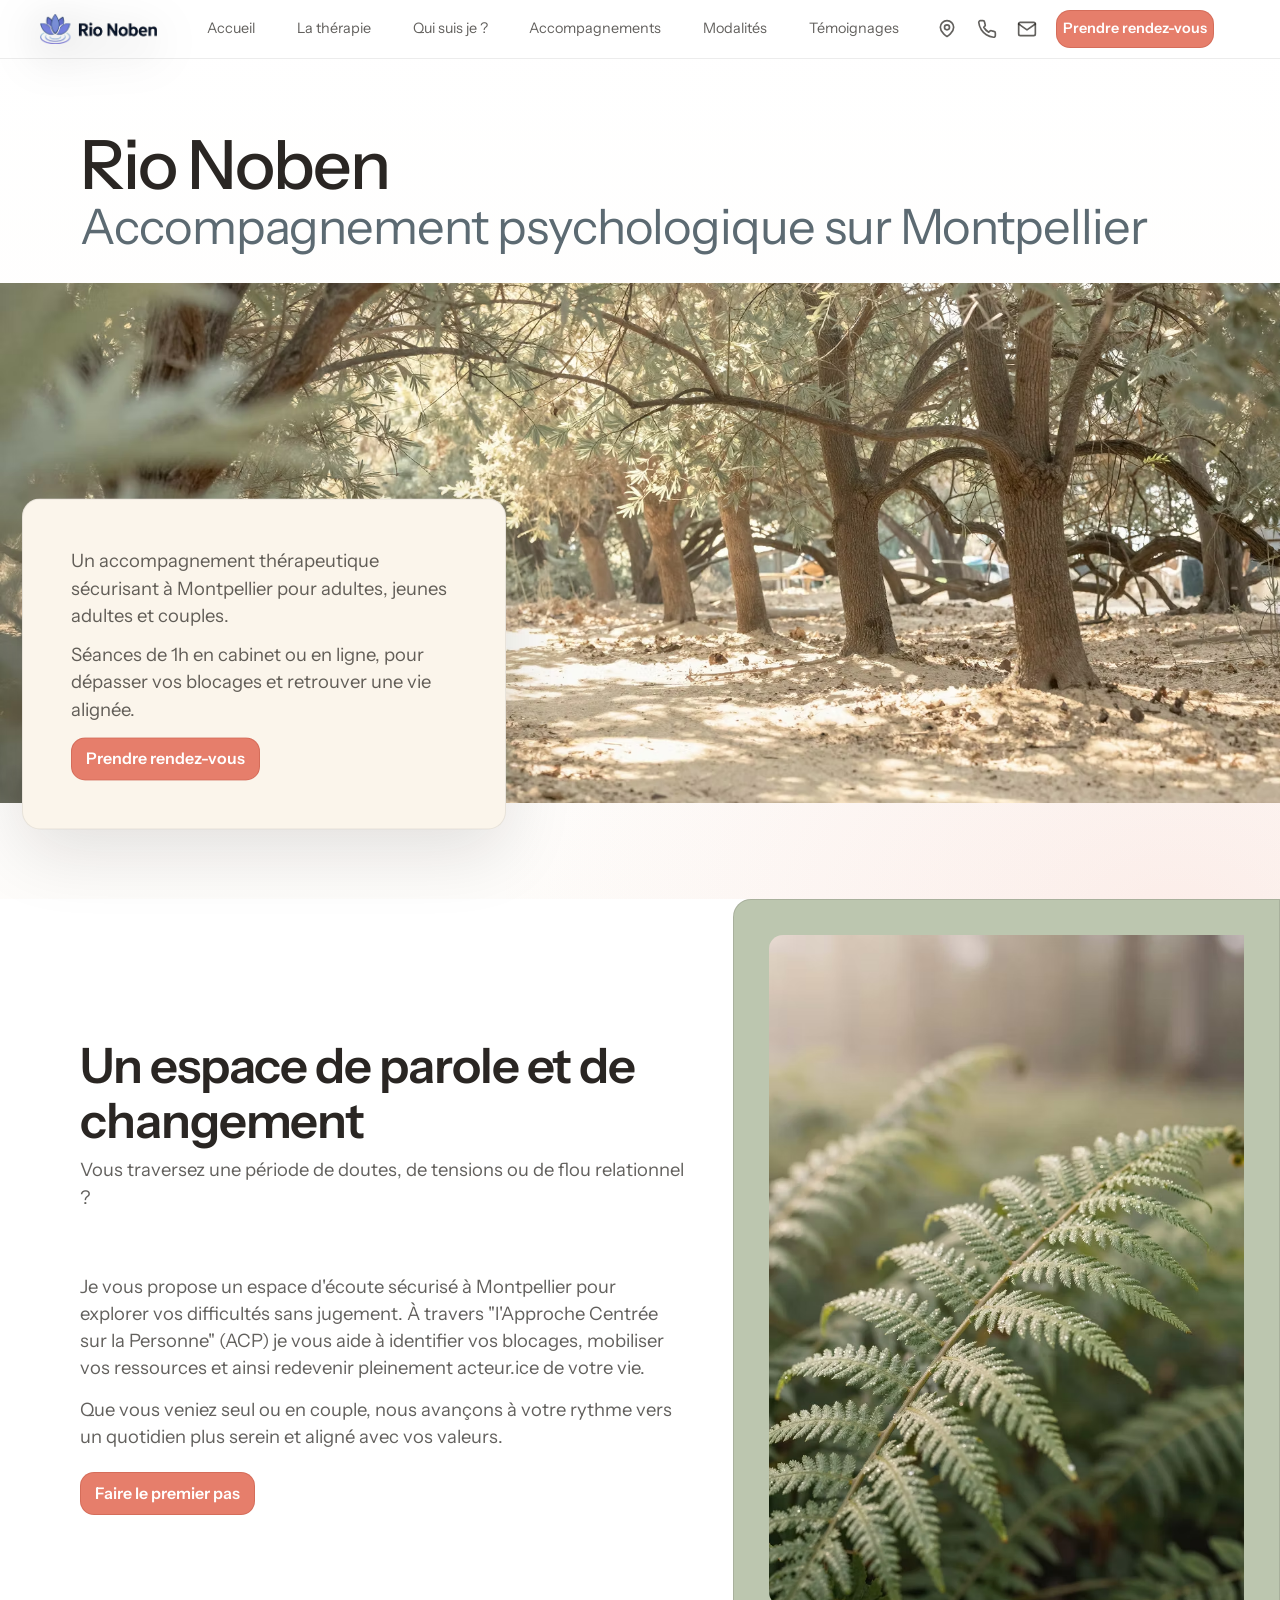
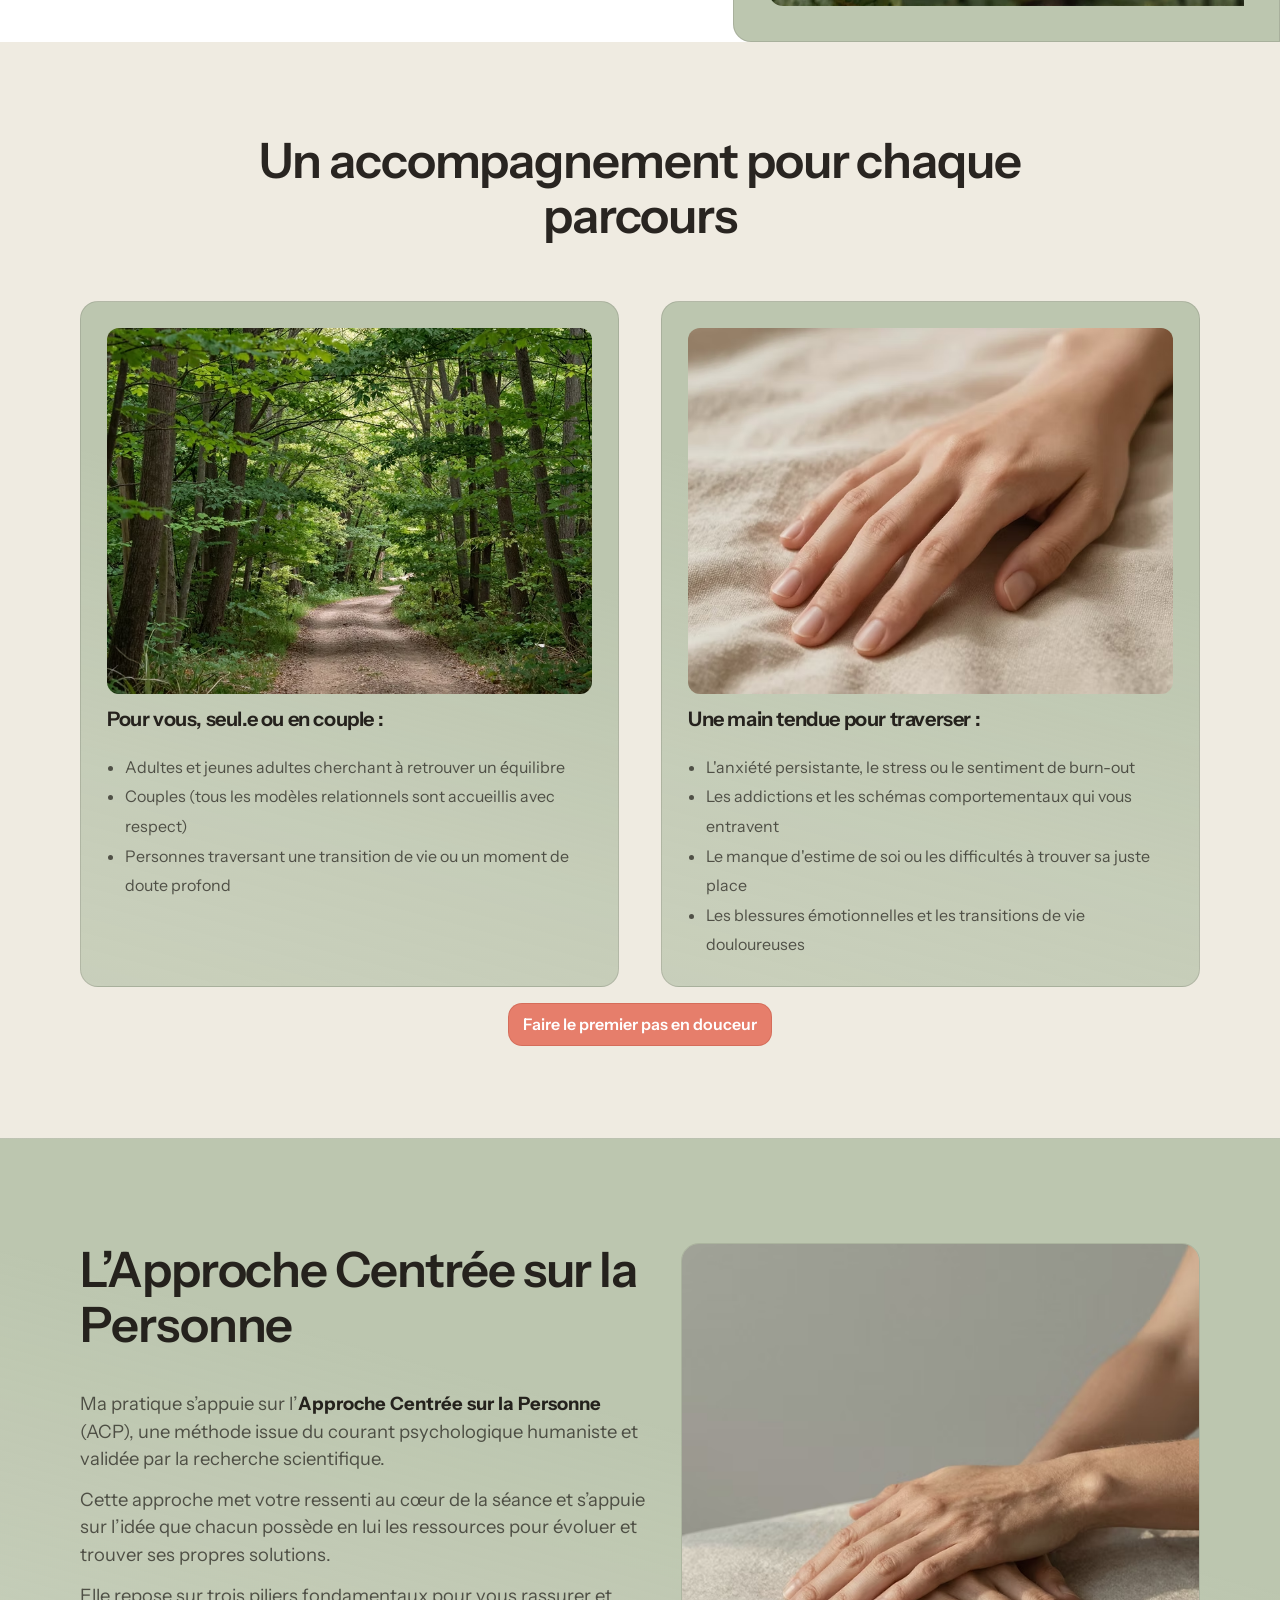
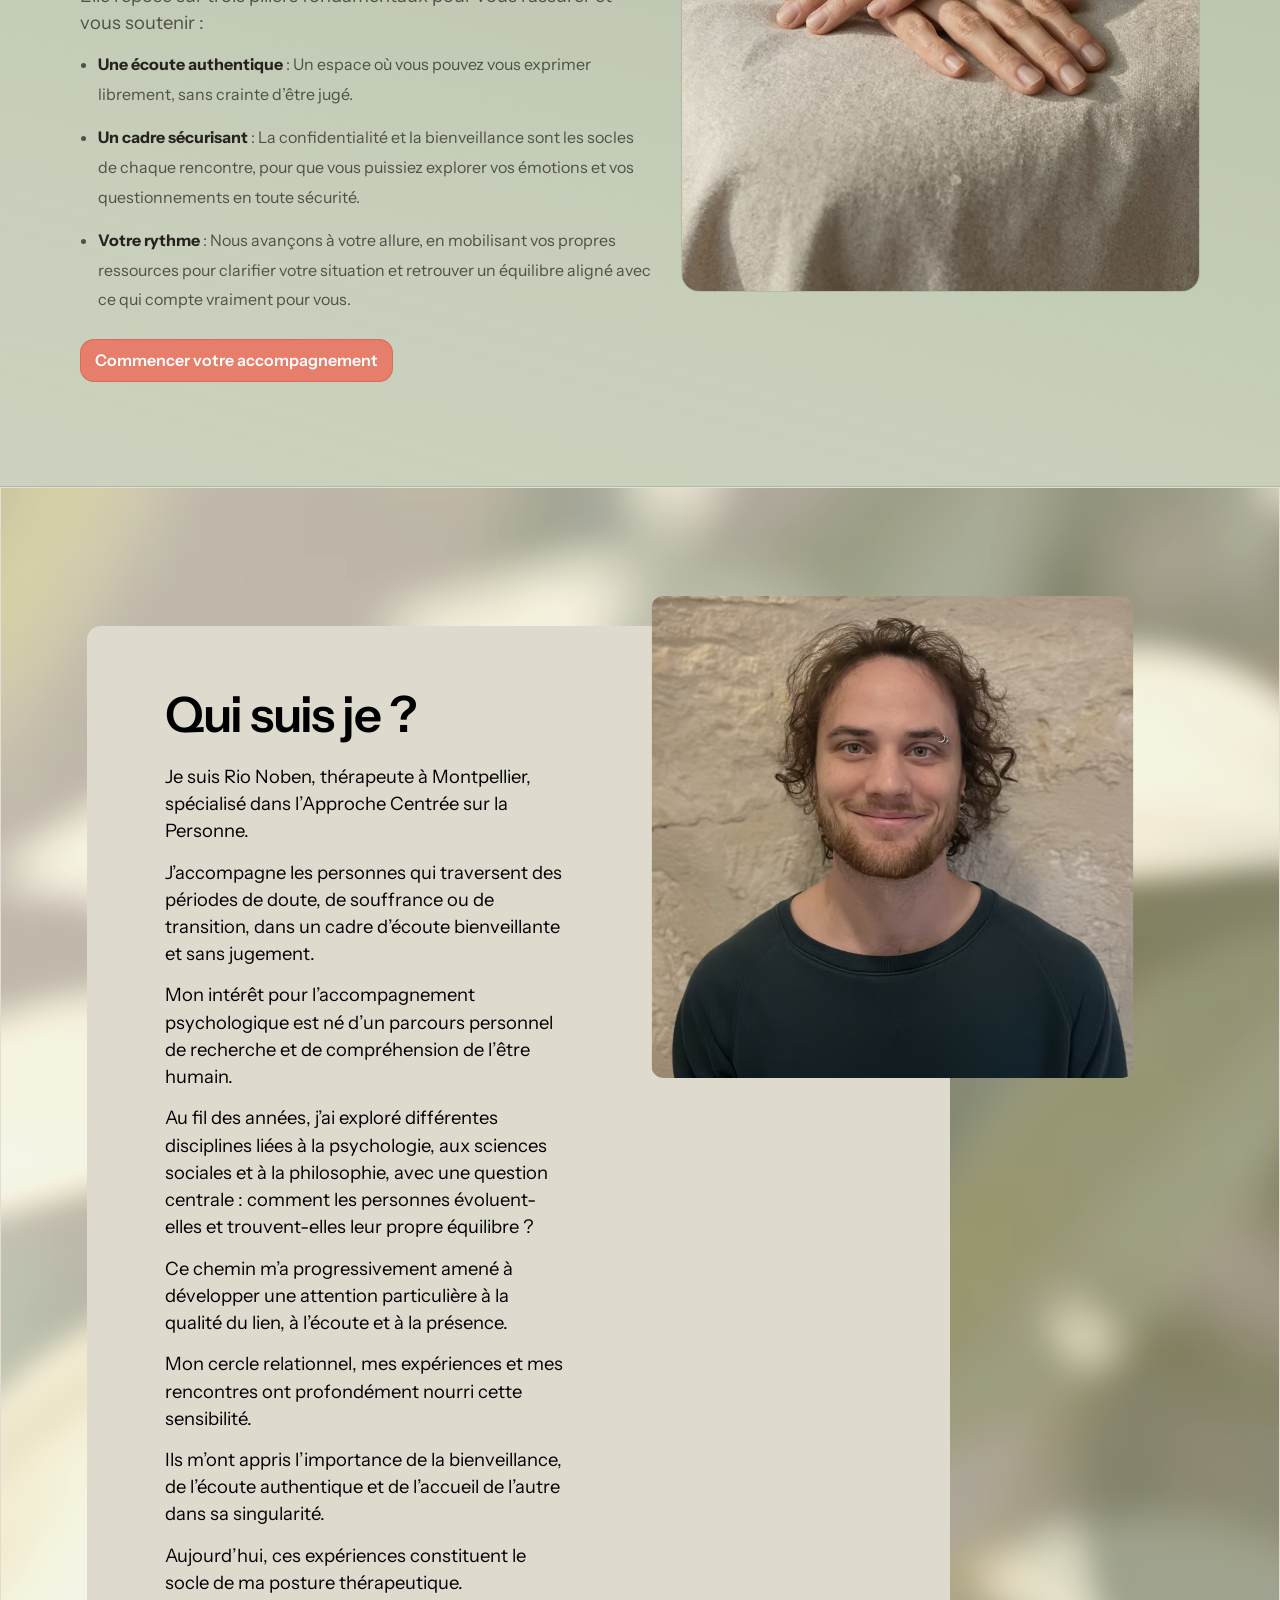
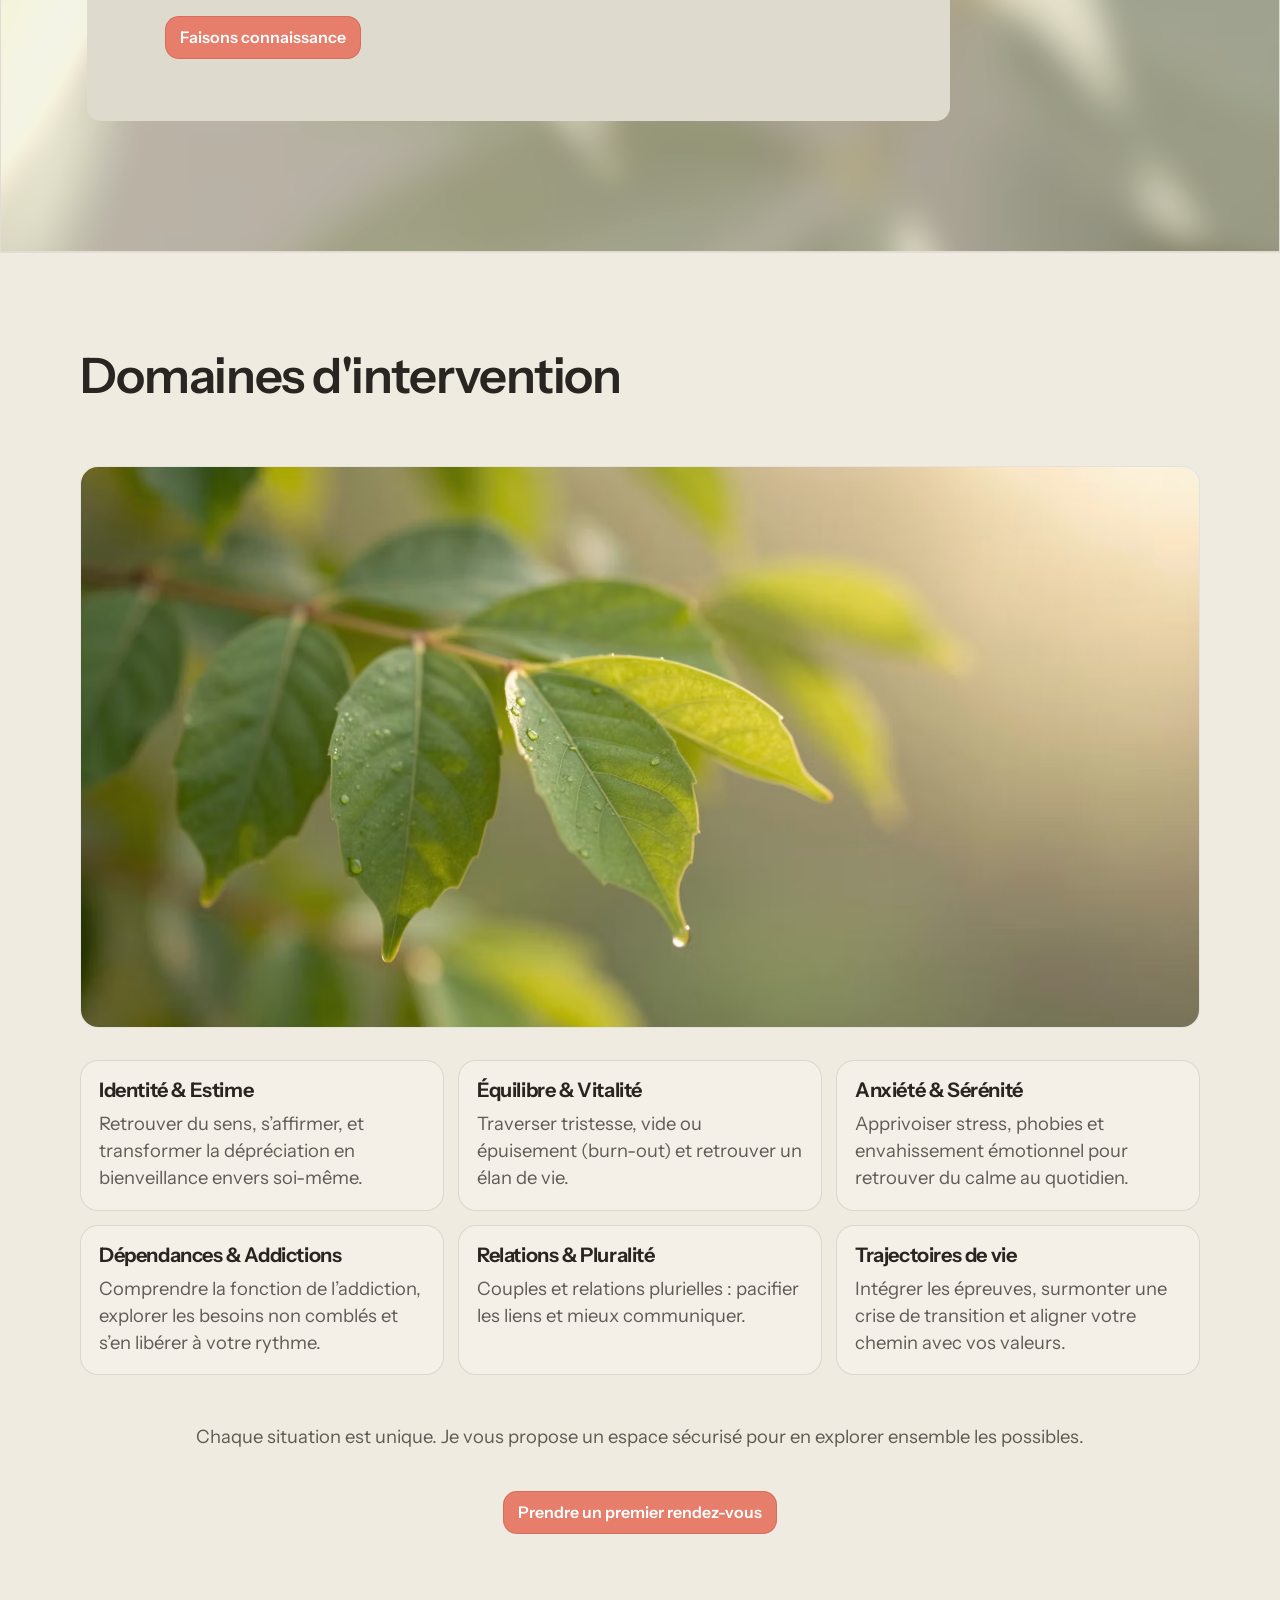
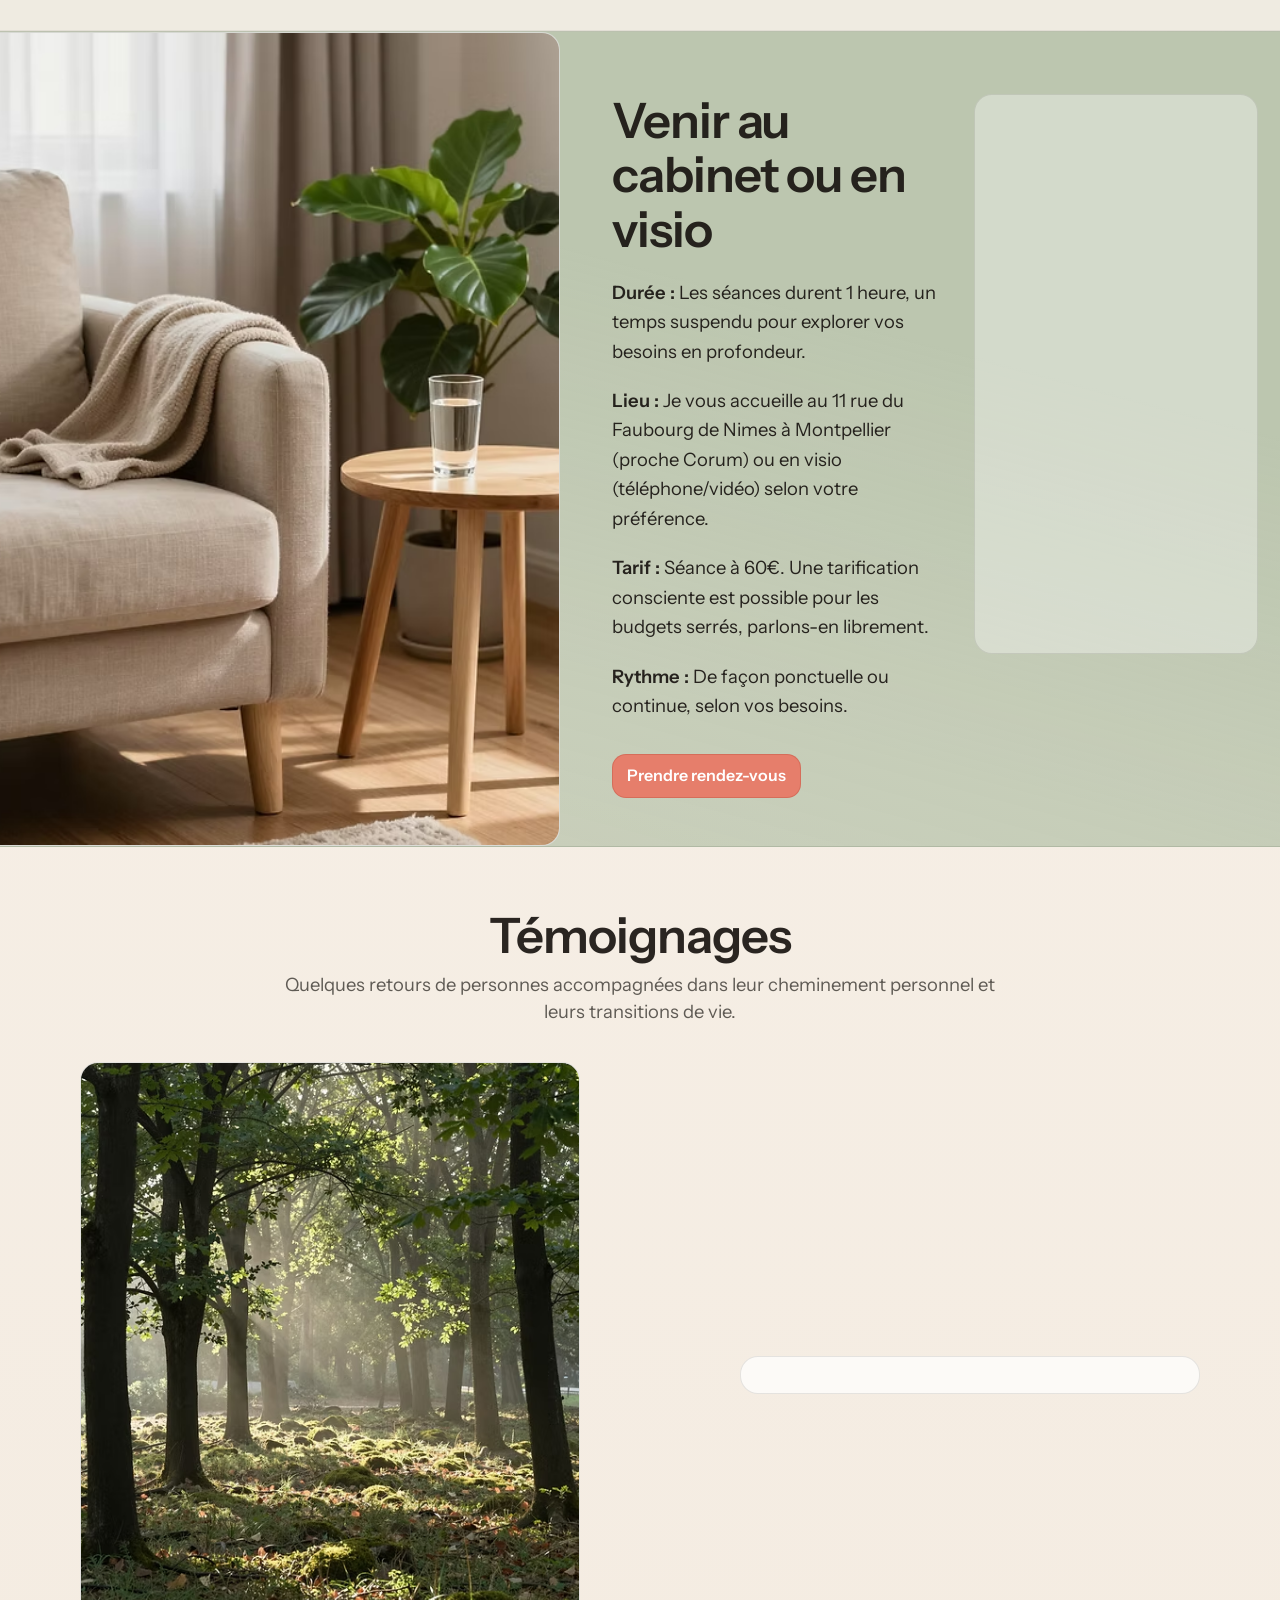
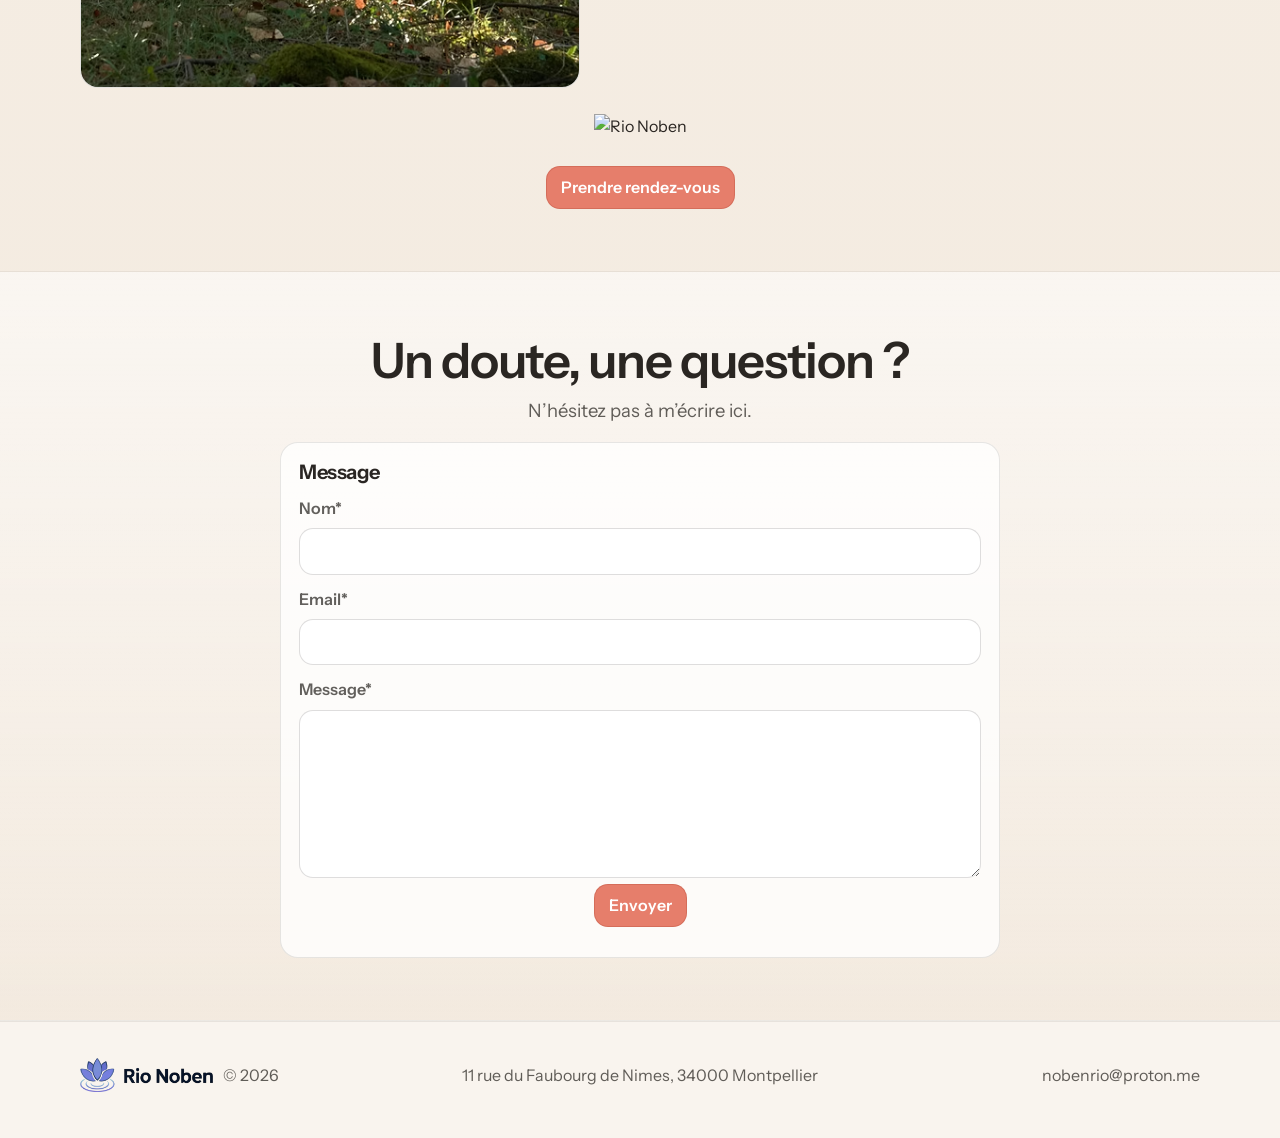
==== index.html @ 333228b8 "fix phone and add map" ====
<!doctype html>
<html lang="fr">
  <head>
    <meta charset="utf-8" />
    <meta name="viewport" content="width=device-width, initial-scale=1, viewport-fit=cover" />
    <title>Rio Noben — Psychothérapie humaniste à Montpellier</title>
    <meta
      name="description"
      content="Rio Noben, psychothérapie humaniste. Accompagnement psychologique à Montpellier. Séances de 1h en cabinet ou en ligne."
    />
    <link rel="preconnect" href="https://fonts.googleapis.com" />
    <link rel="preconnect" href="https://fonts.gstatic.com" crossorigin />
    <link
      href="https://fonts.googleapis.com/css2?family=Instrument+Sans:ital,wght@0,400..700;1,400..700&display=swap"
      rel="stylesheet"
    />
    <link rel="stylesheet" href="https://www.psychologue.net/10017784/css/widget.css" />
    <link rel="stylesheet" href="./styles.css" />
    <script defer src="./main.js"></script>
  </head>

  <body>
    <a class="skip" href="#main">Aller au contenu</a>

    <header id="top" class="site-header">
      <div class="container">
        <div class="nav">
          <a href="#top" aria-label="Retour en haut" class="brand">
            <img
              class="logo"
              alt="Rio Noben"
              src="./assets/logo.png"
              loading="eager"
            />
          </a>

          <button class="burger" type="button" aria-expanded="false" aria-controls="menu">
            Menu
          </button>

          <nav class="menu" id="menu" aria-label="Site">
            <div class="menu-links">
              <a href="#accueil">Accueil</a>
              <div class="menu-dropdown">
                <button
                  type="button"
                  class="menu-dropdown__trigger"
                  aria-haspopup="true"
                  aria-controls="menu-sub-therapie"
                  id="menu-sub-therapie-btn"
                >
                  La thérapie
                </button>
                <div
                  class="menu-dropdown__panel"
                  id="menu-sub-therapie"
                  role="group"
                  aria-labelledby="menu-sub-therapie-btn"
                >
                  <a href="#pour-qui" class="menu-dropdown__item">
                    <span class="menu-dropdown__item-title">Pour qui ?</span>
                    <span class="menu-dropdown__item-desc">Un accompagnement pour chaque parcours</span>
                  </a>
                  <a href="#approche" class="menu-dropdown__item">
                    <span class="menu-dropdown__item-title">L’Approche Centrée sur la Personne</span>
                    <span class="menu-dropdown__item-desc">Mon approche</span>
                  </a>
                </div>
              </div>
              <a href="#qui">Qui suis je ?</a>
              <a href="#domaines">Accompagnements</a>
              <a href="#modalites">Modalités</a>
              <a href="#temoignages">Témoignages</a>
            </div>
            <div class="menu-aside">
              <div class="header-contact-icons" role="group" aria-label="Coordonnées">
                <div class="header-contact-trigger">
                  <button type="button" class="header-contact-btn" aria-describedby="header-popover-address" aria-label="Adresse du cabinet">
                    <svg xmlns="http://www.w3.org/2000/svg" width="20" height="20" viewBox="0 0 24 24" fill="none" stroke="currentColor" stroke-width="2" stroke-linecap="round" stroke-linejoin="round" aria-hidden="true">
                      <path d="M12 21s-8-4.5-8-11a8 8 0 0 1 16 0c0 6.5-8 11-8 11z" />
                      <circle cx="12" cy="10" r="3" />
                    </svg>
                  </button>
                  <div class="header-popover" id="header-popover-address" role="tooltip">
                    <p>11 rue du Faubourg de Nîmes<br />34000 Montpellier</p>
                    <p>
                      <a
                        href="https://maps.google.com/maps?q=43.6141245,3.8811326"
                        target="_blank"
                        rel="noopener noreferrer"
                        >Google Maps</a
                      >
                    </p>
                  </div>
                </div>
                <div class="header-contact-trigger">
                  <button type="button" class="header-contact-btn" aria-describedby="header-popover-phone" aria-label="Téléphone">
                    <svg xmlns="http://www.w3.org/2000/svg" width="20" height="20" viewBox="0 0 24 24" fill="none" stroke="currentColor" stroke-width="2" stroke-linecap="round" stroke-linejoin="round" aria-hidden="true">
                      <path
                        d="M22 16.92v3a2 2 0 0 1-2.18 2 19.79 19.79 0 0 1-8.63-3.07 19.5 19.5 0 0 1-6-6 19.79 19.79 0 0 1-3.07-8.67A2 2 0 0 1 4.11 2h3a2 2 0 0 1 2 1.72 12.84 12.84 0 0 0 .7 2.81 2 2 0 0 1-.45 2.11L8.09 9.91a16 16 0 0 0 6 6l1.27-1.27a2 2 0 0 1 2.11-.45 12.84 12.84 0 0 0 2.81.7A2 2 0 0 1 22 16.92z"
                      />
                    </svg>
                  </button>
                  <div class="header-popover" id="header-popover-phone" role="tooltip">
                    <!-- Remplacez le numéro : href="tel:+33..." et le texte affiché -->
                    <p><a href="tel:+33400000000">04 67 00 00 00</a></p>
                  </div>
                </div>
                <div class="header-contact-trigger">
                  <button type="button" class="header-contact-btn" aria-describedby="header-popover-mail" aria-label="Adresse e-mail">
                    <svg xmlns="http://www.w3.org/2000/svg" width="20" height="20" viewBox="0 0 24 24" fill="none" stroke="currentColor" stroke-width="2" stroke-linecap="round" stroke-linejoin="round" aria-hidden="true">
                      <path d="M4 4h16a2 2 0 0 1 2 2v12a2 2 0 0 1-2 2H4a2 2 0 0 1-2-2V6a2 2 0 0 1 2-2z" />
                      <polyline points="22,6 12,13 2,6" />
                    </svg>
                  </button>
                  <div class="header-popover" id="header-popover-mail" role="tooltip">
                    <p><a href="mailto:nobenrio@proton.me">nobenrio@proton.me</a></p>
                  </div>
                </div>
              </div>
              <a
                class="button button--primary"
                href="https://calendar.tmhsuite.com/rionoben"
                target="_blank"
                rel="noopener noreferrer"
                >Prendre rendez-vous</a
              >
            </div>
          </nav>
        </div>
      </div>
    </header>

    <main id="main">
      <section class="hero" id="accueil">
        <div class="hero-intro">
          <div class="container">
            <h1 class="hero-intro__title">Rio Noben</h1>
            <h2 class="hero-intro__subtitle">Accompagnement psychologique sur Montpellier</h2>
          </div>
        </div>

        <div class="hero-banner-wrap hero-banner--full" aria-label="Bannière">
          <img class="hero-banner__img" src="./assets/1.avif" alt="" loading="eager" />
          <div class="hero-banner__card-wrap">
            <div class="container hero-banner__card-inner">
              <div class="hero-floating-card">
                <p>
                  Un accompagnement thérapeutique sécurisant à Montpellier pour adultes, jeunes adultes et couples.
                </p>
                <p>
                  Séances de 1h en cabinet ou en ligne, pour dépasser vos blocages et retrouver une vie alignée.
                </p>
                <div class="hero-floating-card__cta">
                  <a
                    class="button button--primary"
                    href="https://calendar.tmhsuite.com/rionoben"
                    target="_blank"
                    rel="noopener noreferrer"
                    >Prendre rendez-vous</a
                  >
                </div>
              </div>
            </div>
          </div>
        </div>
      </section>

      <section id="espace" class="section section--espace">
        <div class="container espace">
          <div class="espace__text">
            <div class="section-head">
              <h2>Un espace de parole et de changement</h2>
              <p>Vous traversez une période de doutes, de tensions ou de flou relationnel ?</p>
            </div>
            <p>
              Je vous propose un espace d'écoute sécurisé à Montpellier pour explorer vos difficultés sans jugement.
              À travers "l'Approche Centrée sur la Personne" (ACP) je vous aide à identifier vos blocages,
              mobiliser vos ressources et ainsi redevenir pleinement acteur.ice de votre vie.
            </p>
            <p>
              Que vous veniez seul ou en couple, nous avançons à votre rythme vers un quotidien plus serein et
              aligné avec vos valeurs.
            </p>
            <div class="espace__cta">
              <a class="button button--primary" href="#contact">Faire le premier pas</a>
            </div>
          </div>
          <div class="espace__media media media--sage" aria-label="Illustration">
            <img class="media__img" src="./assets/2.avif" alt="" loading="lazy" />
          </div>
        </div>
      </section>

      <section id="pour-qui" class="section section--pour-qui">
        <div class="container">
          <div class="section-head section-head--center">
            <h2>Un accompagnement pour chaque parcours</h2>
          </div>

          <div class="two-col two-col--pour-qui">
            <div class="card card--sage">
              <img class="card__media" src="./assets/3.avif" alt="" loading="lazy" />
              <h3>Pour vous, seul.e ou en couple :</h3>
              <ul class="list">
                <li>Adultes et jeunes adultes cherchant à retrouver un équilibre</li>
                <li>Couples (tous les modèles relationnels sont accueillis avec respect)</li>
                <li>Personnes traversant une transition de vie ou un moment de doute profond</li>
              </ul>
            </div>

            <div class="card card--sage">
              <img class="card__media" src="./assets/4.avif" alt="" loading="lazy" />
              <h3>Une main tendue pour traverser :</h3>
              <ul class="list">
                <li>L'anxiété persistante, le stress ou le sentiment de burn-out</li>
                <li>Les addictions et les schémas comportementaux qui vous entravent</li>
                <li>Le manque d'estime de soi ou les difficultés à trouver sa juste place</li>
                <li>Les blessures émotionnelles et les transitions de vie douloureuses</li>
              </ul>
            </div>
          </div>

          <div class="pour-qui-cta">
            <a class="button button--primary" href="#contact">Faire le premier pas en douceur</a>
          </div>
        </div>
      </section>

      <section id="approche" class="section section--sage">
        <div class="container">
          <div class="two-col approche-split">
            <div class="approche-copy">
              <h2>L’Approche Centrée sur la Personne</h2>
              <p>
                Ma pratique s’appuie sur l’<strong>Approche Centrée sur la Personne</strong> (ACP), une méthode issue du
                courant psychologique humaniste et validée par la recherche scientifique.
              </p>
              <p>
                Cette approche met votre ressenti au cœur de la séance et s’appuie sur l’idée que chacun possède en lui
                les ressources pour évoluer et trouver ses propres solutions.
              </p>
              <p>Elle repose sur trois piliers fondamentaux pour vous rassurer et vous soutenir :</p>
              <ul class="list list--approche">
                <li>
                  <strong>Une écoute authentique</strong> : Un espace où vous pouvez vous exprimer librement, sans
                  crainte d’être jugé.
                </li>
                <li>
                  <strong>Un cadre sécurisant</strong> : La confidentialité et la bienveillance sont les socles de
                  chaque rencontre, pour que vous puissiez explorer vos émotions et vos questionnements en toute
                  sécurité.
                </li>
                <li>
                  <strong>Votre rythme</strong> : Nous avançons à votre allure, en mobilisant vos propres ressources pour
                  clarifier votre situation et retrouver un équilibre aligné avec ce qui compte vraiment pour vous.
                </li>
              </ul>
              <div class="approche-cta">
                <a class="button button--primary" href="#contact">Commencer votre accompagnement</a>
              </div>
            </div>

            <div class="media" aria-label="Illustration">
              <img class="media__img" src="./assets/5.avif" alt="" loading="lazy" />
            </div>
          </div>
        </div>
      </section>

      <section class="section section--qui">
        <div id="qui" class="qui-card card container">
            <div class="qui-card__text">
              <div class="qui-card__portrait" aria-label="Portrait">
                <img
                  class="qui-card__portrait-img"
                  src="./assets/profile.avif"
                  alt="Portrait de Rio Noben"
                  loading="lazy"
                />
              </div>
              <h2 class="qui-title">Qui suis je ?</h2>
              <p>
                Je suis Rio Noben, thérapeute à Montpellier, spécialisé dans l’Approche Centrée sur la Personne.
              </p>
              <p>
                J’accompagne les personnes qui traversent des périodes de doute, de souffrance ou de transition, dans un
                cadre d’écoute bienveillante et sans jugement.
              </p>
              <p>
                Mon intérêt pour l’accompagnement psychologique est né d’un parcours personnel de recherche et de
                compréhension de l’être humain.
              </p>
              <p>
                Au fil des années, j’ai exploré différentes disciplines liées à la psychologie, aux sciences sociales et à
                la philosophie, avec une question centrale : comment les personnes évoluent-elles et trouvent-elles leur
                propre équilibre ?
              </p>
              <p>
                Ce chemin m’a progressivement amené à développer une attention particulière à la qualité du lien, à
                l’écoute et à la présence.
              </p>
              <p>
                Mon cercle relationnel, mes expériences et mes rencontres ont profondément nourri cette sensibilité.
              </p>
              <p>
                Ils m’ont appris l’importance de la bienveillance, de l’écoute authentique et de l’accueil de l’autre dans
                sa singularité.
              </p>
              <p>
                Aujourd’hui, ces expériences constituent le socle de ma posture thérapeutique.
              </p>
              <div class="qui-card__cta">
                <a class="button button--primary" href="#contact">Faisons connaissance</a>
              </div>
            </div>
          </div>
      </section>

      <section id="domaines" class="section section--domaines">
        <div class="container">
          <div class="section-head">
            <h2>Domaines d'intervention</h2>
          </div>

          <div class="media card domaines-hero-media" aria-label="Illustration">
            <img class="media__img" src="./assets/7.avif" alt="" loading="lazy" />
          </div>
          <div class="card-grid">
            <div class="card">
              <h3>Identité & Estime</h3>
              <p>Retrouver du sens, s’affirmer, et transformer la dépréciation en bienveillance envers soi-même.</p>
            </div>
            <div class="card">
              <h3>Équilibre & Vitalité</h3>
              <p>Traverser tristesse, vide ou épuisement (burn-out) et retrouver un élan de vie.</p>
            </div>
            <div class="card">
              <h3>Anxiété & Sérénité</h3>
              <p>Apprivoiser stress, phobies et envahissement émotionnel pour retrouver du calme au quotidien.</p>
            </div>
            <div class="card">
              <h3>Dépendances & Addictions</h3>
              <p>Comprendre la fonction de l’addiction, explorer les besoins non comblés et s’en libérer à votre rythme.</p>
            </div>
            <div class="card">
              <h3>Relations & Pluralité</h3>
              <p>Couples et relations plurielles : pacifier les liens et mieux communiquer.</p>
            </div>
            <div class="card">
              <h3>Trajectoires de vie</h3>
              <p>Intégrer les épreuves, surmonter une crise de transition et aligner votre chemin avec vos valeurs.</p>
            </div>
          </div>
          <p class="domaines-intro">
            Chaque situation est unique. Je vous propose un espace sécurisé pour en explorer ensemble les possibles.
          </p>
          <div class="domaines-cta">
            <a
              class="button button--primary"
              href="https://calendar.tmhsuite.com/rionoben"
              target="_blank"
              rel="noopener noreferrer"
              >Prendre un premier rendez-vous</a
            >
          </div>
        </div>
      </section>

      <section id="modalites" class="section section--sage">
        <div class="modalites-shell">
          <div class="modalites-media media card" aria-label="Illustration">
            <img class="media__img" src="./assets/8.avif" alt="" loading="lazy" />
          </div>

          <div class="modalites-body">
            <div class="modalites-main">
              <div class="section-head modalites-head">
                <h2>Venir au cabinet ou en visio</h2>
              </div>

              <div class="modalites-copy">
                <p>
                  <strong>Durée :</strong> Les séances durent 1 heure, un temps suspendu pour explorer vos besoins en
                  profondeur.
                </p>
                <p>
                  <strong>Lieu :</strong> Je vous accueille au 11 rue du Faubourg de Nimes à Montpellier (proche Corum) ou
                  en visio (téléphone/vidéo) selon votre préférence.
                </p>
                <p>
                  <strong>Tarif :</strong> Séance à 60€. Une tarification consciente est possible pour les budgets serrés,
                  parlons-en librement.
                </p>
                <p><strong>Rythme :</strong> De façon ponctuelle ou continue, selon vos besoins.</p>
              </div>

              <div class="modalites-cta">
                <a
                  class="button button--primary"
                  href="https://calendar.tmhsuite.com/rionoben"
                  target="_blank"
                  rel="noopener noreferrer"
                  >Prendre rendez-vous</a
                >
              </div>
            </div>

            <div class="modalites-map card" aria-label="Plan — 11 rue du Faubourg de Nîmes, Montpellier">
              <iframe
                class="modalites-map__frame"
                title="Localisation du cabinet — 11 rue du Faubourg de Nîmes, Montpellier"
                src="https://maps.google.com/maps?q=43.6141245,3.8811326&amp;hl=fr&amp;z=17&amp;output=embed"
                loading="lazy"
                referrerpolicy="no-referrer-when-downgrade"
              ></iframe>
            </div>
          </div>
        </div>
      </section>

      <section id="temoignages" class="section">
        <div class="container">
          <div class="section-head temoignages-head">
            <h2>Témoignages</h2>
            <p>Quelques retours de personnes accompagnées dans leur cheminement personnel et leurs transitions de vie.</p>
          </div>

          <div class="two-col two-col--narrow-left">
            <div class="temoignages-aside">
              <div class="media card media--sm temoignages-photo" aria-label="Illustration">
                <img class="media__img" src="./assets/9.avif" alt="" loading="lazy" />
              </div>
            </div>

            <div class="card temoignages-reviews">
              <div id="js_widget" class="ie-common-widget ie-reviews"></div>
              <script
                type="text/javascript"
                src="https://www.psychologue.net/widget/review_extended?com=476935&amp;h=940d279074fee1da23d74953ffe6aba8&amp;v=10"
              ></script>
            </div>
          </div>

          <div class="temoignages-stamp">
            <img
              src="https://www.psychologue.net/stamp.xpng?com=476935&amp;v=10"
              alt="Rio Noben"
              loading="lazy"
              decoding="async"
            />
          </div>

          <div class="temoignages-cta">
            <a
              class="button button--primary"
              href="https://calendar.tmhsuite.com/rionoben"
              target="_blank"
              rel="noopener noreferrer"
              >Prendre rendez-vous</a
            >
          </div>
        </div>
      </section>

      <section id="contact" class="section section--alt">
        <div class="container">
          <div class="section-head">
            <h2>Un doute, une question ?</h2>
            <p>N’hésitez pas à m’écrire ici.</p>
          </div>

          <form
            class="contact-item form contact-form"
            data-contact-form
            action="https://formspree.io/f/xvzvvllg"
            method="POST"
          >
            <input type="hidden" name="_subject" value="Message depuis le site — Rio Noben" />
            <h3>Message</h3>
            <div class="field">
              <label for="name">Nom<span aria-hidden="true">*</span></label>
              <input id="name" name="name" autocomplete="name" required />
            </div>
            <div class="field">
              <label for="email">Email<span aria-hidden="true">*</span></label>
              <input id="email" name="email" type="email" autocomplete="email" required />
            </div>
            <div class="field">
              <label for="message">Message<span aria-hidden="true">*</span></label>
              <textarea id="message" name="message" rows="6" required></textarea>
            </div>
            <div class="contact-form__actions">
              <button class="button button--primary" type="submit">Envoyer</button>
              <p class="fine" data-form-status role="status" aria-live="polite"></p>
            </div>
          </form>
        </div>
      </section>

    </main>

    <footer class="site-footer">
      <div class="container">
        <div class="footer-row">
          <div class="footer-col footer-col--brand">
            <img class="footer-logo" src="./assets/logo.png" alt="Rio Noben" loading="lazy" />
            <span class="footer-year">© <span id="year"></span></span>
          </div>
          <div class="footer-col">11 rue du Faubourg de Nimes, 34000 Montpellier</div>
          <div class="footer-col"><a href="mailto:nobenrio@proton.me">nobenrio@proton.me</a></div>
        </div>
      </div>
    </footer>

    <!-- JS is in main.js -->
  </body>
</html>
---- styles.css ----
:root {
  --bg0: #ffffff;
  --bg1: #fbf7f1;
  --bg2: #f3eadf;
  --text: rgba(24, 20, 16, 0.92);
  --muted: rgba(24, 20, 16, 0.68);
  --muted2: rgba(24, 20, 16, 0.56);
  --surface: rgba(255, 255, 255, 0.72);
  --surface2: rgba(255, 255, 255, 0.88);
  --border: rgba(24, 20, 16, 0.12);
  --shadow: 0 22px 70px rgba(24, 20, 16, 0.12);
  --radius: 18px;
  --radius-sm: 14px;
  --max: 1120px;
  --accent: #e67e6b;
  --accent2: #f09384;
  --ring: 0 0 0 4px rgba(230, 126, 107, 0.28);
  --sage: #bcc6af;
  --sage-gradient: linear-gradient(
    195deg,
    #bcc6af 0%,
    #bcc6af 35%,
    rgba(188, 198, 175, 0.82) 72%,
    rgba(188, 198, 175, 0.76) 100%
  );
  /* Wix-style page base (adjust --wst-base-1-color to match your design system) */
  --wst-base-1-color: var(--bg0);

  /* Typography */
  --font-sans: "Instrument Sans", ui-sans-serif, system-ui, -apple-system, "Segoe UI", Roboto, Arial, sans-serif;
  --fs-0: 0.95rem;
  --fs-1: 1.15rem;
  --fs-2: 1.25rem;
  --fs-3: 1.55rem;
  /* Display h1: ~30px (1.875rem) phone → ~80px (5rem) large screens */
  --fs-h1: clamp(1.7rem, 0.26rem + 5.4vw, 4.25rem);
  /* Section h2: clear step under h1, fluid between phone and desktop */
  --fs-h2: clamp(1.75rem, 1.08rem + 2.6vw, 3.05rem);
  --lh-body: 1.52;
  --lh-head: 1.15;
}

* {
  box-sizing: border-box;
}

html {
  scroll-behavior: smooth;
  scroll-padding-top: clamp(84px, 11vw, 104px);
  font-family: var(--font-sans);
  width: 100%;
  max-width: 100%;
  overflow-x: clip;
}

html,
body {
  margin: 0;
  padding: 0;
  width: 100%;
  max-width: 100%;
}

body {
  min-height: 100%;
  color: var(--text);
  font-family: var(--font-sans);
  line-height: var(--lh-body);
  font-size: 16px;
  background: radial-gradient(1200px 700px at 12% -10%, rgba(230, 126, 107, 0.22), transparent 60%),
    radial-gradient(1100px 700px at 92% 10%, rgba(240, 160, 144, 0.16), transparent 62%),
    linear-gradient(180deg, var(--bg0), var(--bg1) 28%, var(--bg2));
}

main {
  display: block;
  width: 100%;
  max-width: 100%;
}

/* Global type rhythm */
h1,
h2,
h3 {
  font-family: var(--font-sans);
  color: var(--text);
  letter-spacing: -0.02em;
  margin: 0 0 10px;
}

h1 {
  font-size: var(--fs-h1);
  font-weight: 700;
  line-height: 1.05;
  letter-spacing: -0.03em;
}

h2 {
  font-size: var(--fs-h2);
  font-weight: 600;
  line-height: 1.12;
  letter-spacing: -0.022em;
}

h3 {
  font-size: var(--fs-2);
  font-weight: 650;
  line-height: var(--lh-head);
}

p {
  margin: 0 0 14px;
  font-size: var(--fs-1);
  line-height: 1.48;
}

.fine {
  font-size: var(--fs-0);
  color: var(--muted2);
}

img {
  max-width: 100%;
  height: auto;
}

a {
  color: inherit;
  text-decoration: none;
}

a:hover {
  text-decoration: underline;
}

.container {
  width: min(calc(100% - 40px), var(--max));
  margin-inline: auto;
}

/* Hero: un peu plus de largeur utile (moins de marge latérale), intro + carte alignées */
.hero .container {
  width: min(calc(100% - 24px), var(--max));
}

/* Header: pleine largeur écran, gouttières latérales + encoches (safe-area) */
.site-header .container {
  width: 100%;
  max-width: none;
  margin-inline: 0;
  padding-left: max(env(safe-area-inset-left, 0px), clamp(14px, 4vw, 40px));
  padding-right: max(env(safe-area-inset-right, 0px), clamp(14px, 4vw, 40px));
  box-sizing: border-box;
}

.skip {
  position: absolute;
  left: -999px;
  top: 10px;
  padding: 10px 12px;
  background: #fff;
  color: #000;
  border-radius: 10px;
  z-index: 9999;
}

.skip:focus {
  left: 10px;
}

.site-header {
  position: sticky;
  top: 0;
  z-index: 50;
  backdrop-filter: blur(14px);
  -webkit-backdrop-filter: blur(14px);
  background: rgba(255, 255, 255, 0.7);
  border-bottom: 1px solid rgba(24, 20, 16, 0.08);
  transition: box-shadow 150ms ease;
  padding-inline: 0;
}

.site-header.is-elevated {
  box-shadow: 0 14px 38px rgba(0, 0, 0, 0.35);
}

.nav {
  display: flex;
  flex-wrap: wrap;
  align-items: center;
  justify-content: flex-start;
  width: 100%;
  row-gap: 10px;
  padding: 10px 0;
  min-width: 0;
}

.brand {
  display: inline-flex;
  align-items: center;
  gap: 0;
  flex-shrink: 0;
  margin: 0;
  padding: 0;
}

.logo {
  height: 32px;
  width: auto;
  display: block;
  filter: drop-shadow(0 10px 24px rgba(0, 0, 0, 0.35));
}

.burger {
  display: none;
  border: 1px solid rgba(24, 20, 16, 0.12);
  background: rgba(255, 255, 255, 0.7);
  color: var(--text);
  border-radius: 14px;
  padding: 10px 12px;
  cursor: pointer;
  flex-shrink: 0;
  margin-left: auto;
}

.burger:focus-visible {
  outline: none;
  box-shadow: var(--ring);
}

.menu {
  display: flex;
  align-items: center;
  /* Grows to the right edge; .menu-links shares width between nav items (not empty margin) */
  flex: 1 1 auto;
  justify-content: flex-start;
  gap: clamp(12px, 1.8vw, 24px);
  flex-wrap: nowrap;
  white-space: nowrap;
  min-width: 0;
  overflow: visible;
  margin-left: clamp(8px, 1.5vw, 18px);
  /* Horizontal breathing room for the nav row only (not the whole header strip) */
  padding-inline: clamp(12px, 2vw, 28px);
}

.menu::-webkit-scrollbar {
  width: 0;
  height: 0;
}

.menu-links {
  display: flex;
  align-items: center;
  /* Grow + distribute: extra width becomes even spacing between items (fluid header) */
  flex: 1 1 auto;
  justify-content: space-between;
  gap: clamp(4px, 0.7vw, 16px);
  flex-wrap: nowrap;
  min-width: 0;
  /* visible: required so .menu-dropdown panel (position:absolute) is not clipped */
  overflow: visible;
}

.menu-aside {
  display: flex;
  align-items: center;
  gap: clamp(4px, 0.9vw, 10px);
  flex-shrink: 0;
}

.menu-links > a,
.menu-dropdown__trigger {
  box-sizing: border-box;
  height: 40px;
  padding: 0 6px;
  border-radius: 12px;
  color: var(--muted);
  text-decoration: none;
  white-space: nowrap;
  font-family: var(--font-sans);
  font-size: var(--fs-0);
  font-weight: 400;
  line-height: 1.2;
  letter-spacing: normal;
  display: inline-flex;
  align-items: center;
  justify-content: flex-start;
  transition: background 120ms ease, color 120ms ease;
}

.menu-links > a:hover,
.menu-dropdown:hover > .menu-dropdown__trigger,
.menu-dropdown__trigger:hover {
  background: rgba(24, 20, 16, 0.04);
  color: var(--text);
}

.menu-dropdown {
  position: relative;
  display: flex;
  align-items: center;
  align-self: stretch;
}

/* Invisible hover bridge: keeps dropdown open when moving cursor toward the panel */
@media (min-width: 1101px) {
  .menu-dropdown::after {
    content: "";
    position: absolute;
    left: 0;
    width: 100%;
    top: 100%;
    height: 14px;
    z-index: 119;
  }
}

.menu-dropdown__trigger {
  appearance: none;
  -webkit-appearance: none;
  margin: 0;
  border: none;
  background: transparent;
  cursor: pointer;
  text-align: left;
  -webkit-tap-highlight-color: transparent;
}

.menu-dropdown__trigger:focus-visible {
  outline: none;
  box-shadow: var(--ring);
}

.menu-dropdown__panel {
  position: absolute;
  top: calc(100% + 10px);
  left: 0;
  min-width: min(300px, calc(100vw - 40px));
  max-width: min(360px, calc(100vw - 32px));
  padding: 6px;
  border-radius: 12px;
  background: rgba(255, 255, 255, 0.98);
  border: 1px solid rgba(24, 20, 16, 0.1);
  box-shadow: 0 16px 44px rgba(24, 20, 16, 0.14);
  z-index: 120;
  opacity: 0;
  visibility: hidden;
  pointer-events: none;
  transition: opacity 120ms ease, visibility 120ms ease;
}

.menu-dropdown:hover .menu-dropdown__panel,
.menu-dropdown:focus-within .menu-dropdown__panel {
  opacity: 1;
  visibility: visible;
  pointer-events: auto;
}

.menu-dropdown__item {
  display: flex;
  flex-direction: column;
  align-items: flex-start;
  gap: 3px;
  min-height: auto;
  padding: 10px 12px;
  border-radius: 10px;
  color: var(--text);
  text-decoration: none;
  font-size: var(--fs-0);
  font-weight: inherit;
  white-space: normal;
  line-height: 1.35;
}

.menu-dropdown__item:hover {
  background: rgba(24, 20, 16, 0.06);
  color: var(--text);
}

.menu-dropdown__item-title {
  font-weight: 500;
  color: var(--text);
}

.menu-dropdown__item-desc {
  font-size: 0.88rem;
  font-weight: 400;
  line-height: 1.35;
  color: var(--muted);
}

.menu-dropdown__item:hover .menu-dropdown__item-desc {
  color: var(--muted);
}

.site-header .menu-aside a.button--primary,
.site-header .menu-aside .button.button--primary {
  background: #e67e6b;
  border-color: rgba(200, 95, 78, 0.55);
  color: #fff;
}

.site-header .menu-aside a.button--primary:hover,
.site-header .menu-aside .button.button--primary:hover {
  background: #d96a56;
  border-color: rgba(180, 80, 65, 0.6);
  color: #fff;
}

.header-contact-icons {
  display: inline-flex;
  align-items: center;
  gap: 2px;
}

.header-contact-trigger {
  position: relative;
}

.header-contact-btn {
  display: inline-flex;
  align-items: center;
  justify-content: center;
  width: 40px;
  height: 40px;
  padding: 0;
  border: none;
  border-radius: 12px;
  background: transparent;
  color: var(--muted);
  cursor: pointer;
  transition: background 120ms ease, color 120ms ease;
}

.header-contact-btn:hover,
.header-contact-trigger:hover .header-contact-btn,
.header-contact-trigger:focus-within .header-contact-btn {
  background: rgba(24, 20, 16, 0.06);
  color: var(--text);
}

.header-contact-btn:focus-visible {
  outline: none;
  box-shadow: var(--ring);
}

.header-contact-btn svg {
  flex-shrink: 0;
}

.header-popover {
  position: absolute;
  top: calc(100% + 8px);
  left: 50%;
  transform: translateX(-50%);
  width: max-content;
  max-width: min(280px, calc(100vw - 40px));
  padding: 14px 16px;
  border-radius: 14px;
  background: rgba(255, 255, 255, 0.98);
  border: 1px solid rgba(24, 20, 16, 0.12);
  box-shadow: 0 18px 48px rgba(24, 20, 16, 0.16);
  font-size: var(--fs-0);
  line-height: 1.45;
  text-align: left;
  white-space: normal;
  opacity: 0;
  visibility: hidden;
  pointer-events: none;
  transition: opacity 140ms ease, visibility 140ms ease;
  z-index: 100;
}

.header-contact-trigger:hover .header-popover,
.header-contact-trigger:focus-within .header-popover {
  opacity: 1;
  visibility: visible;
  pointer-events: auto;
}

.header-contact-trigger:first-child .header-popover {
  left: 0;
  transform: none;
}

.header-contact-trigger:last-child .header-popover {
  left: auto;
  right: 0;
  transform: none;
}

.header-popover p {
  margin: 0 0 8px;
  font-size: var(--fs-0);
  line-height: 1.45;
  color: var(--text);
}

.header-popover p:last-child {
  margin-bottom: 0;
}

.header-popover a {
  color: var(--text);
  font-weight: 600;
  text-decoration: underline;
  text-decoration-color: rgba(24, 20, 16, 0.35);
  text-underline-offset: 3px;
}

.header-popover a:hover {
  color: var(--text);
  text-decoration-color: rgba(24, 20, 16, 0.55);
}

.button {
  display: inline-flex;
  align-items: center;
  justify-content: center;
  gap: 10px;
  padding: 11px 14px;
  border-radius: 14px;
  border: 1px solid rgba(24, 20, 16, 0.14);
  background: rgba(255, 255, 255, 0.72);
  color: var(--text);
  font-weight: 600;
  font-family: inherit;
  font-size: 1rem;
  line-height: 1.2;
  text-decoration: none;
  cursor: pointer;
  transition: transform 120ms ease, background 120ms ease, border-color 120ms ease;
}

button.button {
  appearance: none;
  -webkit-appearance: none;
}

.menu-aside .button {
  height: 40px;
  padding: 0 6px;
  font-size: var(--fs-0);
  display: inline-flex;
  align-items: center;
}

/* Header: tighten spacing before burger breakpoint */
@media (max-width: 1280px) {
  .menu-links > a,
  .menu-dropdown__trigger,
  .menu-aside .button {
    height: 38px;
    padding: 0 6px;
    font-size: 0.9rem;
  }

  .header-contact-btn {
    width: 38px;
    height: 38px;
  }

  .logo {
    height: 30px;
  }
}

@media (max-width: 1100px) {
  .logo {
    height: 28px;
  }
}

.button:hover {
  text-decoration: none;
  background: rgba(255, 255, 255, 0.88);
  transform: translateY(-1px);
}

.button:focus-visible {
  outline: none;
  box-shadow: var(--ring);
}

.button--primary {
  border-color: rgba(200, 95, 78, 0.55);
  background: #e67e6b;
  color: #fff;
}

.button.button--primary:hover {
  background: #d96a56;
  border-color: rgba(180, 80, 65, 0.6);
  transform: translateY(-1px);
}

.button--ghost {
  background: transparent;
}

.hero {
  width: 100%;
  max-width: 100%;
  padding: 70px 0 clamp(56px, 9vw, 96px);
}

.hero-intro {
  padding-bottom: clamp(18px, 2.8vw, 28px);
}

.hero-intro__title {
  margin: 0;
  font-weight: 500;
}

.hero-intro__subtitle {
  margin: 0;
  font-size: var(--fs-h2);
  font-weight: 400;
  line-height: 1.12;
  letter-spacing: -0.022em;
  color: #5c6a72;
}

.hero-banner-wrap {
  position: relative;
  width: 100%;
  max-width: 100%;
  margin-left: 0;
  margin-right: 0;
  overflow: visible;
}

.hero-banner--full {
  border-radius: 0;
}

.hero-banner__img {
  width: 100%;
  max-width: 100%;
  height: clamp(320px, 42vw, 520px);
  object-fit: cover;
  display: block;
}

.hero-banner__card-wrap {
  position: absolute;
  inset: 0;
  display: flex;
  align-items: flex-end;
  justify-content: flex-start;
  pointer-events: none;
}

.hero-banner__card-inner {
  width: 100%;
  display: flex;
  justify-content: flex-start;
  align-items: flex-end;
  pointer-events: none;
}

/* Largeur / marge basées sur le bandeau (100%), pas 100vw — évite le débordement avec barre de défilement */
.hero-banner__card-inner.container {
  width: min(calc(100% - 16px), var(--max));
  margin-left: max(0px, calc((100% - min(calc(100% - 16px), var(--max))) / 4 - 18px));
  margin-right: auto;
  padding-left: 0;
  padding-right: 0;
}

.hero-floating-card {
  pointer-events: auto;
  max-width: min(484px, calc(96% * 1.1));
  min-height: clamp(148px, 20.95vw, 210px);
  margin: 0;
  transform: translateY(8%);
  box-shadow: var(--shadow);
  background: #fbf5eb;
  border: 1px solid rgba(24, 20, 16, 0.08);
  border-radius: var(--radius);
  padding: clamp(32px, 5.2vw, 48px);
  display: flex;
  flex-direction: column;
  justify-content: center;
  z-index: 2;
}

.hero-floating-card p {
  margin: 0;
  color: var(--muted);
  font-size: var(--fs-1);
  line-height: 1.48;
}

.hero-floating-card p + p {
  margin-top: 12px;
}

.hero-floating-card__cta {
  margin-top: 14px;
}

.pill {
  display: inline-flex;
  align-items: center;
  gap: 10px;
  margin: 0 0 16px;
  padding: 8px 12px;
  border: 1px solid rgba(255, 255, 255, 0.14);
  background: rgba(255, 255, 255, 0.05);
  border-radius: 999px;
  color: var(--muted);
  font-size: 0.95rem;
}

.hero-kicker {
  margin: 0 0 12px;
  color: var(--muted);
  font-weight: 600;
  letter-spacing: 0.01em;
}

.kpi-grid {
  display: grid;
  grid-template-columns: repeat(2, minmax(0, 1fr));
  gap: 12px;
}

.kpi {
  border-radius: var(--radius-sm);
  border: 1px solid rgba(24, 20, 16, 0.1);
  background: rgba(255, 255, 255, 0.7);
  padding: 12px 12px;
}

.kpi strong {
  display: block;
  font-size: 1.1rem;
}

.kpi span {
  display: block;
  color: var(--muted2);
  font-size: 0.95rem;
  margin-top: 2px;
}

.section {
  padding: 62px 0;
}

.hero + .section {
  padding-top: clamp(88px, 12vw, 140px);
}

/* « Qui suis je ? » — fond 6.avif sur #qui, assourdi / éclairci par filtres */
.section--qui {
  position: relative;
  overflow: visible;
}

#main > section.section.section--qui {
  padding-top: 0;
  padding-bottom: 0;
}

.qui-card__text .qui-title {
  margin: 0 0 clamp(14px, 2vw, 20px);
  color: #000;
}

#qui.qui-card.card.container {
  position: relative;
  z-index: 1;
  max-width: 100%;
  width: 100%;
  margin-inline: 0;
  overflow: hidden;
  scroll-margin-top: clamp(72px, 12vh, 100px);
  isolation: isolate;
  background: transparent;
  border-color: rgba(24, 20, 16, 0.1);
  border-radius: 0;
  padding: clamp(40px, 6vw, 56px);
  padding-right: clamp(40px, 6vw, 56px);
  padding-top: calc(clamp(56px, 8vw, 88px) + 50px);
  padding-bottom: calc(clamp(48px, 7vw, 80px) + 50px);
}

/* Couvre toute la largeur du bloc (couche plus large + centrée) pour éviter les bandes sur les côtés */
#qui.qui-card.card.container::before {
  content: "";
  position: absolute;
  top: -14%;
  bottom: -14%;
  left: 50%;
  width: 142%;
  min-width: 100%;
  transform: translateX(-50%);
  z-index: 0;
  border-radius: 0;
  background-image: url("./assets/6.avif");
  background-size: cover;
  background-position: center center;
  background-repeat: no-repeat;
  filter: blur(11px) brightness(1.2) saturate(0.7) contrast(0.92);
  pointer-events: none;
}

/* ~70 % du portrait dans le bloc #dfdace, ~30 % qui dépasse (translateX 30 %) */
#qui .qui-card__text .qui-card__portrait {
  position: absolute;
  top: -30px;
  right: -10px;
  width: clamp(332px, 47vw, 482px);
  max-width: min(482px, calc(100% - 12px));
  aspect-ratio: 1;
  padding: 0;
  margin: 0;
  overflow: hidden;
  border-radius: 12px;
  border: none;
  background: transparent;
  box-shadow: none;
  z-index: 2;
  transform: translateX(36%);
  transform-origin: center center;
}

#qui .qui-card__portrait-img {
  width: 100%;
  height: 100%;
  object-fit: cover;
  display: block;
  border-radius: 10px;
}

#qui > div.qui-card__text {
  position: relative;
  z-index: 1;
  box-sizing: border-box;
  margin-left: 30px;
  margin-right: 0;
  width: 74%;
  max-width: 74%;
  overflow: visible;
  padding: clamp(38px, 6.2vw, 62px) clamp(288px, 34vw, 380px) clamp(38px, 6.2vw, 62px)
    clamp(48px, 7.4vw, 78px);
  background: #dfdace;
  border-radius: var(--radius-sm);
  color: #000;
}

#qui .qui-card__text p {
  color: #000;
}

.qui-card__text > p:last-of-type {
  margin-bottom: 0;
}

.qui-card__cta {
  margin-top: 20px;
}

@media (max-width: 720px) {
  #qui.qui-card.card.container {
    display: flex;
    flex-direction: column;
    align-items: stretch;
    max-width: 100%;
    margin-inline: 0;
    border-radius: 0;
    padding: clamp(32px, 7vw, 52px) clamp(18px, 4vw, 28px);
    padding-top: calc(clamp(48px, 11vw, 80px) + 50px);
    padding-bottom: calc(clamp(40px, 9vw, 64px) + 50px);
    overflow: hidden;
  }

  #qui > div.qui-card__text {
    margin-left: 30px;
    margin-right: 0;
    width: calc(100% - 30px);
    max-width: calc(100% - 30px);
    padding: clamp(22px, 6vw, 38px);
    padding-left: clamp(28px, 7vw, 44px);
    padding-right: clamp(158px, 54vw, 248px);
  }

  #qui .qui-card__text .qui-card__portrait {
    top: -28px;
    right: -8px;
    width: min(378px, 86vw);
    max-width: min(378px, 86vw);
    transform: translateX(32%);
    transform-origin: center center;
  }
}

.section--alt {
  background: linear-gradient(180deg, rgba(255, 255, 255, 0.55), rgba(255, 255, 255, 0));
  border-top: 1px solid rgba(24, 20, 16, 0.06);
  border-bottom: 1px solid rgba(24, 20, 16, 0.06);
}

.section--sage {
  background: var(--sage-gradient);
  border-top: 1px solid rgba(24, 20, 16, 0.07);
  border-bottom: 1px solid rgba(24, 20, 16, 0.07);
}

#modalites.section--sage {
  overflow-x: clip;
  padding-top: 0;
  padding-bottom: 0;
}

#modalites .modalites-shell {
  display: grid;
  grid-template-columns: minmax(300px, min(48vw, 560px)) minmax(0, 1fr);
  gap: clamp(28px, 4.5vw, 52px);
  align-items: stretch;
  box-sizing: border-box;
  width: 100%;
  padding-left: 0;
  /* Petite gouttière seulement : la carte peut s’approcher du bord écran (pas l’inset “max-width” du site) */
  padding-right: max(env(safe-area-inset-right, 0px), clamp(10px, 2vw, 22px));
}

#modalites .modalites-media {
  padding: 0;
  overflow: hidden;
  border-radius: 0 var(--radius) var(--radius) 0;
  border: 1px solid rgba(24, 20, 16, 0.1);
  border-left: none;
  align-self: stretch;
  min-height: 0;
  display: flex;
  flex-direction: column;
}

#modalites .modalites-media .media__img {
  display: block;
  width: 100%;
  flex: 1;
  min-height: clamp(300px, 36vw, 460px);
  max-height: none;
  height: 100%;
  object-fit: cover;
}

#modalites .modalites-body {
  min-width: 0;
  min-height: 0;
  display: grid;
  grid-template-columns: minmax(0, 1fr) minmax(240px, min(44%, 420px));
  gap: clamp(22px, 3.5vw, 32px);
  align-items: stretch;
  align-content: start;
  padding-top: clamp(36px, 5vw, 62px);
  padding-bottom: clamp(28px, 4vw, 48px);
}

#modalites .modalites-main {
  display: flex;
  flex-direction: column;
  gap: clamp(14px, 2vw, 20px);
  min-width: 0;
  justify-content: flex-start;
}

#modalites .modalites-map {
  padding: 0;
  overflow: hidden;
  border-radius: var(--radius);
  border: 1px solid rgba(24, 20, 16, 0.1);
  background: rgba(255, 255, 255, 0.35);
  min-height: clamp(260px, 30vw, 360px);
  max-height: min(560px, 78vh);
  height: 100%;
  align-self: stretch;
  display: flex;
  flex-direction: column;
}

#modalites .modalites-map__frame {
  display: block;
  width: 100%;
  flex: 1;
  min-height: 260px;
  height: 100%;
  border: 0;
}

#modalites .modalites-head.section-head {
  margin-bottom: 0;
}

#modalites .modalites-head h2 {
  text-align: left;
}

.modalites-copy {
  display: grid;
  gap: clamp(14px, 2vw, 20px);
  max-width: 62ch;
  margin: 0;
}

.modalites-copy p {
  margin: 0;
  line-height: 1.6;
}

.modalites-copy strong {
  font-weight: 600;
}

#modalites .modalites-cta {
  margin-top: clamp(6px, 1.2vw, 14px);
}

.section-head {
  display: grid;
  gap: 8px;
  margin-bottom: 18px;
}

.section-head h2 {
  margin: 0;
}

.section-head p {
  margin: 0;
  color: var(--muted);
  max-width: 80ch;
}

.card-grid {
  display: grid;
  grid-template-columns: repeat(3, minmax(0, 1fr));
  gap: 14px;
}

.card {
  border-radius: var(--radius);
  border: 1px solid rgba(24, 20, 16, 0.1);
  background: rgba(255, 255, 255, 0.72);
  padding: 18px;
}

.card h3 {
  margin: 0 0 8px;
}

.card p {
  margin: 0;
  color: var(--muted);
}

.card p + p {
  margin-top: 14px;
}

/* Psychologue.net widget: keep it inside our layout */
.ie-common-widget {
  max-width: 100%;
}

.widget-wrapper {
  max-width: 100%;
}

/* Psychologue.net widget overrides
   The widget injects its own CSS AFTER ours via doc.write(link),
   so we use higher specificity + !important for visible effect. */
body .widget-wrapper .rev-explain {
  display: block !important;
}

body .widget-wrapper .rev-explain > a {
  display: grid !important;
  grid-template-columns: 42px minmax(0, 1fr) !important;
  column-gap: 12px !important;
  align-items: start !important;
  color: inherit !important;
}

body .widget-wrapper .rev-explain > a > img {
  width: 42px !important;
  height: 42px !important;
  border-radius: 999px !important;
  border: 1px solid rgba(24, 20, 16, 0.14) !important;
  background: linear-gradient(180deg, rgba(214, 239, 222, 0.7), rgba(255, 255, 255, 0.9)) !important;
  padding: 8px !important;
  box-shadow: 0 10px 24px rgba(24, 20, 16, 0.08) !important;
}

body .widget-wrapper .rev-explain > a > p {
  margin: 0 !important;
  max-width: none !important;
  width: 100% !important;
}

body .widget-wrapper .review-text {
  margin-top: 8px !important;
  color: var(--muted) !important;
  font-size: var(--fs-1) !important;
}

/* Full widget "skin" to match our design */
body .widget-wrapper {
  font-family: var(--font-sans) !important;
  color: var(--text) !important;
  width: 100% !important;
  max-width: 100% !important;
}

body .widget-wrapper a {
  color: inherit !important;
}

body .widget-wrapper > a {
  display: grid !important;
  grid-template-columns: auto 1fr !important;
  align-items: center !important;
  gap: 12px !important;
  padding: 14px 14px !important;
  border-radius: calc(var(--radius) - 4px) !important;
  border: 1px solid rgba(24, 20, 16, 0.12) !important;
  background: rgba(255, 255, 255, 0.72) !important;
}

body .widget-wrapper > a strong {
  font-size: 32px !important;
  line-height: 1 !important;
  letter-spacing: -0.02em !important;
  color: var(--text) !important;
}

body .widget-wrapper > a .of {
  font-size: 14px !important;
  color: var(--muted2) !important;
  font-weight: 600 !important;
}

body .widget-wrapper > a .widget-recommend-text {
  margin-top: 6px !important;
  color: var(--muted) !important;
  font-size: 14px !important;
}

body .widget-wrapper .stars img {
  height: 16px !important;
  width: auto !important;
  vertical-align: middle !important;
}

body .widget-wrapper hr {
  border: 0 !important;
  height: 1px !important;
  background: rgba(24, 20, 16, 0.08) !important;
  margin: 14px 0 !important;
}

body .widget-wrapper .rev-explain {
  padding: 10px 0 !important;
}

body .widget-wrapper .rev-explain > a {
  padding: 14px 14px !important;
  border-radius: calc(var(--radius) - 4px) !important;
  border: 1px solid rgba(24, 20, 16, 0.12) !important;
  background: linear-gradient(180deg, rgba(214, 239, 222, 0.55), rgba(255, 255, 255, 0.78)) !important;
  display: grid !important;
  grid-template-columns: 42px minmax(0, 1fr) !important;
  grid-template-rows: auto auto !important;
  width: 100% !important;
  max-width: 100% !important;
}

/* The widget has TWO <p> siblings inside <a>.
   Force both into the text column so they don't collapse into a narrow column. */
body .widget-wrapper .rev-explain > a > img {
  grid-column: 1 !important;
  grid-row: 1 / span 2 !important;
}

body .widget-wrapper .rev-explain > a > p {
  grid-column: 2 !important;
}

body .widget-wrapper .rev-explain > a > p:nth-of-type(1) {
  grid-row: 1 !important;
}

body .widget-wrapper .rev-explain > a > p:nth-of-type(2) {
  grid-row: 2 !important;
}

body .widget-wrapper .rev-explain > a:hover {
  text-decoration: none !important;
  box-shadow: 0 18px 44px rgba(24, 20, 16, 0.1) !important;
}

body .widget-wrapper .rev-explain .name {
  font-weight: 700 !important;
  color: var(--text) !important;
}

body .widget-wrapper .rev-explain .date {
  margin-left: 8px !important;
  color: var(--muted2) !important;
  font-size: 13px !important;
}

body .widget-wrapper .rev-explain .review-text {
  margin-top: 10px !important;
  color: var(--muted) !important;
  font-size: 15px !important;
  line-height: 1.6 !important;
  max-width: none !important;
  width: 100% !important;
  display: block !important;
  white-space: normal !important;
  word-break: normal !important;
  overflow-wrap: anywhere !important;
}

body .widget-wrapper .rev-explain > a > p {
  max-width: none !important;
  width: 100% !important;
  white-space: normal !important;
  word-break: normal !important;
  overflow-wrap: anywhere !important;
}

/* Hide the "Par Psychologue.net" footer inside the widget (you already credit elsewhere if needed) */
body .widget-wrapper + .portal-by {
  display: none !important;
}

/* (Removed iframe embed styling; using official Psychologue.net widget script instead.) */

.field {
  display: grid;
  gap: 8px;
  margin-top: 12px;
}

label {
  font-weight: 600;
  color: var(--muted);
}

input,
textarea {
  width: 100%;
  border-radius: 14px;
  border: 1px solid rgba(24, 20, 16, 0.14);
  background: rgba(255, 255, 255, 0.92);
  color: var(--text);
  padding: 10px 12px;
  font: inherit;
  outline: none;
}

input:focus,
textarea:focus {
  box-shadow: var(--ring);
  border-color: rgba(230, 126, 107, 0.55);
}

.two-col {
  display: grid;
  grid-template-columns: 1.05fr 0.95fr;
  gap: 18px;
  align-items: start;
}

.two-col.approche-split {
  gap: clamp(18px, 3vw, 28px);
}

.two-col.approche-split .media {
  border-radius: var(--radius);
  border: 1px solid rgba(24, 20, 16, 0.1);
}

.approche-copy h2 {
  margin-bottom: 12px;
  padding-bottom: clamp(16px, 2.4vw, 26px);
}

.approche-copy > p {
  color: var(--muted);
}

.approche-copy strong {
  color: var(--text);
  font-weight: 700;
}

.list.list--approche {
  margin-top: 10px;
}

.list--approche li + li {
  margin-top: 14px;
}

.approche-cta {
  margin-top: 24px;
}

#approche.section {
  padding-top: clamp(72px, 9vw, 104px);
  padding-bottom: clamp(72px, 9vw, 104px);
}

.media {
  padding: 0;
  overflow: hidden;
}

.media__img {
  width: 100%;
  height: 100%;
  min-height: 320px;
  object-fit: cover;
  display: block;
}

.media--sm .media__img {
  min-height: 0;
  height: 320px;
}

#temoignages .temoignages-aside {
  display: flex;
  flex-direction: column;
  gap: clamp(14px, 2vw, 20px);
  align-items: flex-start;
  min-width: 0;
}

#temoignages .temoignages-head.section-head {
  margin-bottom: clamp(22px, 3vw, 36px);
  width: 100%;
  max-width: none;
  text-align: center;
}

#temoignages .temoignages-head h2 {
  text-align: center;
}

#temoignages .temoignages-head p {
  max-width: 62ch;
  margin-inline: auto;
  text-align: center;
}

#temoignages .temoignages-photo {
  width: min(100%, 500px);
  max-width: 500px;
}

#temoignages .temoignages-photo .media__img {
  width: 100%;
  height: 624px;
  min-height: 0;
  object-fit: cover;
}

#temoignages .temoignages-stamp {
  margin-top: clamp(18px, 2.5vw, 26px);
  display: flex;
  justify-content: center;
}

.temoignages-stamp img {
  display: block;
  max-width: 100%;
  height: auto;
  border: 0;
}

#temoignages .temoignages-cta {
  margin-top: clamp(20px, 3vw, 28px);
  display: flex;
  justify-content: center;
}

#temoignages .two-col--narrow-left {
  grid-template-columns: minmax(260px, 1fr) minmax(0, min(100%, 460px));
  gap: clamp(20px, 3vw, 32px);
  align-items: center;
}

.two-col--narrow-left {
  grid-template-columns: minmax(220px, 0.72fr) minmax(0, 1.28fr);
}

/* « Un accompagnement pour chaque parcours » : deux cartes même hauteur, plus d’espace entre elles */
.two-col--pour-qui {
  grid-template-columns: 1fr 1fr;
  align-items: stretch;
  gap: clamp(26px, 4vw, 42px);
}

.section--pour-qui .two-col--pour-qui .card.card--sage {
  display: flex;
  flex-direction: column;
  height: 100%;
  min-height: 0;
}

.section--pour-qui .two-col--pour-qui .card.card--sage .list {
  flex: 1 1 auto;
  margin-bottom: 0;
}

.card__media {
  width: 100%;
  height: auto;
  aspect-ratio: 434 / 327;
  object-fit: cover;
  border-radius: calc(var(--radius) - 6px);
  display: block;
  margin-bottom: 14px;
}

/* « Un accompagnement pour chaque parcours » — même dégradé que .section--sage */
.card.card--sage {
  background: var(--sage-gradient);
  border-color: rgba(24, 20, 16, 0.12);
}

/* Sage frame around media (e.g. illustration) */
.media.media--sage {
  background: var(--sage);
  border: 1px solid rgba(24, 20, 16, 0.12);
  border-radius: var(--radius);
  padding: clamp(12px, 2.2vw, 22px);
}

.section--espace {
  background-color: var(--wst-base-1-color);
  padding-right: 0;
  overflow-x: clip;
}

/* Pas de marge verticale sur la section : l’espace vient du bloc titre */
#espace.section {
  padding-top: 0;
  padding-bottom: 0;
}

.section--espace .section-head {
  margin-bottom: 0;
  padding-top: clamp(88px, 12vw, 140px);
  padding-bottom: clamp(28px, 4vw, 48px);
}

.section--pour-qui {
  background-color: #efebe1;
  padding: clamp(70px, 8vw, 92px) clamp(20px, 5vw, 44px);
}

.section--pour-qui .card.card--sage {
  padding: clamp(20px, 3vw, 26px);
}

.section--domaines {
  background-color: #efebe1;
  border-top: 1px solid rgba(24, 20, 16, 0.06);
  border-bottom: 1px solid rgba(24, 20, 16, 0.06);
  padding: clamp(64px, 8vw, 96px) clamp(20px, 4.5vw, 40px);
}

.section--domaines .section-head {
  margin-bottom: clamp(26px, 3.2vw, 36px);
}

.section--domaines .section-head h2 {
  padding-bottom: clamp(14px, 2.2vw, 26px);
}

.section--domaines .card-grid .card {
  background: rgba(245, 240, 232, 0.78);
  border-color: rgba(24, 20, 16, 0.11);
}

.domaines-hero-media {
  margin: clamp(8px, 1.5vw, 16px) 0 clamp(22px, 3vw, 32px);
}

.section--domaines .domaines-hero-media .media__img {
  min-height: clamp(360px, 52vw, 560px);
  height: clamp(360px, 52vw, 560px);
  max-height: none;
  object-fit: cover;
}

.domaines-intro {
  margin: clamp(32px, 4.2vw, 48px) auto clamp(28px, 3.5vw, 40px);
  max-width: 80ch;
  color: var(--muted);
  text-align: center;
}

.domaines-cta {
  margin-top: 18px;
  display: flex;
  justify-content: center;
}

.pour-qui-cta {
  margin-top: 16px;
  display: flex;
  justify-content: center;
}

.section-head--center {
  text-align: center;
  max-width: 48rem;
  margin-inline: auto;
}

.section-head--center h2 {
  margin-inline: auto;
}

.section--pour-qui .section-head {
  margin-bottom: 22px;
}

.section--pour-qui .section-head h2 {
  padding-bottom: clamp(20px, 3vw, 36px);
}

/* « Un espace de parole… » : grille pleine largeur, image collée au bord droit du viewport */
.container.espace {
  display: grid;
  grid-template-columns: minmax(0, 1.05fr) minmax(0, 0.95fr);
  gap: clamp(28px, 4vw, 48px);
  align-items: stretch;
  width: 100%;
  max-width: none;
  margin-inline: 0;
  padding-left: max(20px, calc((100vw - min(calc(100vw - 40px), var(--max))) / 2));
  padding-right: 0;
  box-sizing: border-box;
}

.espace__text {
  min-width: 0;
}

.section--espace .espace__text > p {
  margin-top: 14px;
  color: var(--muted);
}

.espace__cta {
  margin-top: 22px;
}

.espace__media.media--sage {
  min-width: 0;
  align-self: stretch;
  display: flex;
  flex-direction: column;
  padding: clamp(19px, 3.5vw, 35px);
  min-height: min(320px, 50vh);
  margin-top: 0;
  margin-bottom: 0;
  overflow: hidden;
  border-top-left-radius: var(--radius);
  border-bottom-left-radius: var(--radius);
  border-top-right-radius: 0;
  border-bottom-right-radius: 0;
}

.espace__media .media__img {
  width: 100%;
  flex: 1;
  min-height: 260px;
  object-fit: cover;
  display: block;
  border-top-left-radius: var(--radius-sm);
  border-bottom-left-radius: var(--radius-sm);
}

@media (max-width: 900px) {
  .section--espace {
    padding-right: 0;
  }

  .container.espace {
    grid-template-columns: 1fr;
    gap: 28px;
    padding-right: max(20px, calc((100vw - min(calc(100vw - 40px), var(--max))) / 2));
  }

  .espace__media.media--sage {
    min-height: 240px;
    max-width: min(100%, 520px);
    margin-inline: auto;
    border-radius: var(--radius);
  }

  .espace__media .media__img {
    border-radius: var(--radius-sm);
  }
}

.list {
  margin: 14px 0 0;
  padding-left: 18px;
  color: var(--muted);
  line-height: 1.85;
}

.callout {
  border-radius: var(--radius);
  border: 1px solid rgba(24, 20, 16, 0.1);
  background: rgba(255, 255, 255, 0.78);
  padding: 18px;
}

.callout p {
  color: var(--muted);
  margin: 10px 0 0;
}

.contact-grid {
  display: grid;
  grid-template-columns: 1fr 1fr;
  gap: 14px;
}

.contact-item {
  border-radius: var(--radius);
  border: 1px solid rgba(24, 20, 16, 0.1);
  background: rgba(255, 255, 255, 0.78);
  padding: 18px;
}

#contact .section-head {
  text-align: center;
}

#contact .section-head h2 {
  text-align: center;
}

#contact .section-head p {
  max-width: 62ch;
  margin-inline: auto;
  text-align: center;
}

.contact-form {
  max-width: 720px;
  margin-inline: auto;
}

.contact-form__actions {
  display: flex;
  gap: 12px;
  align-items: center;
  justify-content: center;
  flex-wrap: wrap;
  margin-top: 6px;
}

.contact-form__actions .fine {
  flex: 1 1 100%;
  margin: 0;
  text-align: center;
}

.contact-item h3 {
  margin: 0 0 8px;
}

.site-footer {
  padding: 36px 0 calc(46px + env(safe-area-inset-bottom, 0px));
  border-top: 1px solid rgba(24, 20, 16, 0.08);
  background: rgba(255, 255, 255, 0.45);
}

.footer-row {
  display: grid;
  grid-template-columns: 1fr 1.2fr 1fr;
  gap: 12px;
  align-items: center;
  color: var(--muted);
}

.footer-col {
  min-width: 0;
}

.footer-col--brand {
  display: inline-flex;
  align-items: center;
  gap: 10px;
}

.footer-logo {
  height: 34px;
  width: auto;
  display: block;
}

.footer-year {
  white-space: nowrap;
}

.footer-col:nth-child(1) {
  text-align: left;
}

.footer-col:nth-child(2) {
  text-align: center;
}

.footer-col:nth-child(3) {
  text-align: right;
}

@media (max-width: 820px) {
  .footer-row {
    grid-template-columns: 1fr;
    gap: 6px;
  }
  .footer-col:nth-child(1),
  .footer-col:nth-child(2),
  .footer-col:nth-child(3) {
    text-align: left;
  }
}

@media (max-width: 960px) {
  .card-grid {
    grid-template-columns: repeat(2, minmax(0, 1fr));
  }
  .two-col {
    grid-template-columns: 1fr;
  }
  .contact-grid {
    grid-template-columns: 1fr;
  }

  #modalites .modalites-shell {
    grid-template-columns: 1fr;
    gap: clamp(22px, 4vw, 32px);
    padding-left: clamp(16px, 4vw, 24px);
    padding-right: clamp(16px, 4vw, 24px);
  }

  #modalites .modalites-body {
    grid-template-columns: 1fr;
    padding-top: clamp(28px, 5vw, 48px);
    padding-bottom: 0;
  }

  #modalites .modalites-map {
    aspect-ratio: 16 / 11;
    max-height: 360px;
    min-height: 220px;
    height: auto;
    display: block;
  }

  #modalites .modalites-map__frame {
    flex: none;
    min-height: 200px;
  }

  #modalites .modalites-media {
    border-radius: var(--radius);
    border-left: 1px solid rgba(24, 20, 16, 0.1);
    display: block;
  }

  #modalites .modalites-media .media__img {
    min-height: clamp(240px, 52vw, 340px);
    max-height: none;
    height: auto;
    flex: none;
  }

  #temoignages .two-col--narrow-left {
    grid-template-columns: 1fr;
  }
}

/* Domaines & cards: une colonne sur téléphone étroit (plus lisible que 2×2 serré) */
@media (max-width: 640px) {
  .card-grid {
    grid-template-columns: 1fr;
    gap: 12px;
  }
}

/* Tablet: switch to burger earlier so everything is visible */
@media (max-width: 1100px) {
  .burger {
    display: inline-flex;
  }

  .menu {
    display: none;
    flex: 1 1 100%;
    width: 100%;
    max-width: 100%;
    order: 3;
    margin-left: 0;
    padding-block: 10px;
    padding-inline: clamp(12px, 3vw, 22px);
    border: 1px solid rgba(24, 20, 16, 0.12);
    background: rgba(255, 255, 255, 0.92);
    border-radius: 16px;
    box-shadow: var(--shadow);
    justify-content: flex-start;
    flex-wrap: wrap;
    gap: 6px;
  }

  .menu.is-open {
    display: flex;
    flex-direction: column;
    align-items: stretch;
    overflow: visible;
  }

  .menu.is-open .menu-links {
    flex: 0 0 auto;
    flex-direction: column;
    align-items: stretch;
    justify-content: flex-start;
    overflow: visible;
    width: 100%;
    gap: 2px;
  }

  .menu.is-open .menu-links > a {
    white-space: normal;
    padding: 10px 12px;
    height: auto;
    min-height: 40px;
  }

  .menu.is-open .menu-dropdown {
    width: 100%;
  }

  .menu.is-open .menu-dropdown__trigger {
    width: 100%;
    justify-content: flex-start;
    height: auto;
    min-height: 40px;
    padding: 10px 12px;
  }

  .menu.is-open .menu-dropdown__panel {
    left: 12px;
    right: auto;
  }

  .menu.is-open .menu-dropdown__item {
    white-space: normal;
    padding: 10px 12px;
    height: auto;
    min-height: 0;
  }

  .menu.is-open .menu-aside {
    flex-direction: column;
    align-items: stretch;
    width: 100%;
    gap: 12px;
    padding-top: 6px;
  }

  .menu.is-open .header-contact-icons {
    justify-content: center;
    flex-wrap: wrap;
    gap: 6px;
    padding: 4px 0;
  }

  .menu.is-open .header-contact-trigger {
    z-index: 1;
  }

  .menu.is-open .header-popover {
    left: 50%;
    transform: translateX(-50%);
  }

  .menu.is-open .menu-aside .button {
    width: 100%;
    justify-content: center;
  }

  .menu.is-open .header-contact-btn {
    width: 44px;
    height: 44px;
  }
}

/* Phone — rythme vertical, cibles tactiles, images, pas de débordement horizontal */
@media (max-width: 720px) {
  html {
    scroll-padding-top: clamp(68px, 16vw, 88px);
  }

  .nav {
    padding-block: 8px;
    row-gap: 8px;
  }

  .burger {
    display: inline-flex;
  }

  .logo {
    height: 28px;
  }

  /* Phone menu: no dropdown interaction, show items directly, no contact icons */
  .menu.is-open .menu-aside .header-contact-icons {
    display: none;
  }

  .menu.is-open .menu-aside {
    gap: 10px;
    padding-top: 2px;
  }

  /* Phone: make the CTA look like the other nav items */
  .menu.is-open .menu-aside .button,
  .menu.is-open .menu-aside a.button--primary,
  .menu.is-open .menu-aside .button.button--primary {
    width: 100%;
    justify-content: flex-start;
    min-height: 44px;
    height: auto;
    padding: 12px 12px;
    border-radius: 12px;
    border: 0;
    background: transparent;
    color: var(--text);
    font-size: 1rem;
    font-weight: 500;
    line-height: 1.2;
    transform: none;
    box-shadow: none;
  }

  .menu.is-open .menu-aside .button:hover,
  .menu.is-open .menu-aside a.button--primary:hover,
  .menu.is-open .menu-aside .button.button--primary:hover {
    background: rgba(24, 20, 16, 0.06);
    border-color: transparent;
  }

  .menu.is-open .menu-dropdown__trigger {
    display: none;
  }

  .menu.is-open .menu-dropdown__panel {
    position: static;
    inset: auto;
    width: 100%;
    max-width: none;
    min-width: 0;
    opacity: 1;
    visibility: visible;
    pointer-events: auto;
    transform: none;
    background: transparent;
    border: 0;
    box-shadow: none;
    padding: 0;
    margin: 0;
    display: grid;
    gap: 2px;
  }

  /* Make all mobile nav items look identical (including dropdown items) */
  .menu.is-open .menu-links > a,
  .menu.is-open .menu-dropdown__item {
    display: flex;
    flex-direction: row;
    align-items: center;
    gap: 10px;
    padding: 12px 12px;
    min-height: 44px;
    height: auto;
    border-radius: 12px;
    background: transparent;
    color: var(--text);
    text-decoration: none;
    font-size: 1rem;
    font-weight: 500;
    line-height: 1.2;
  }

  .menu.is-open .menu-links > a:hover,
  .menu.is-open .menu-dropdown__item:hover {
    background: rgba(24, 20, 16, 0.06);
  }

  .menu.is-open .menu-dropdown__item-title {
    display: inline;
    font-weight: inherit;
    color: inherit;
  }

  .menu.is-open .menu-dropdown__item-desc {
    display: none;
  }

  .hero {
    padding: clamp(40px, 12vw, 54px) 0 clamp(24px, 8vw, 36px);
  }

  .hero-intro {
    padding-bottom: clamp(14px, 4vw, 22px);
  }

  /* Phone typography rhythm + centered hero */
  .hero-intro .container {
    text-align: center;
  }

  .hero-intro__title {
    margin: 0 0 8px;
  }

  .hero-intro__subtitle {
    margin: 0;
    text-align: center;
  }

  h2 {
    margin: 0 0 10px;
    text-align: center;
  }

  h3 {
    margin: 0 0 8px;
    text-align: center;
  }

  p {
    margin: 0 0 14px;
  }

  .section-head {
    gap: 10px;
    margin-bottom: 18px;
    text-align: center;
  }

  .section-head h2 {
    margin: 0;
    padding-bottom: 0;
  }

  .section-head p {
    margin: 0;
  }

  .section {
    padding: 76px 0;
  }

  .hero + .section {
    padding-top: clamp(76px, 16vw, 104px);
  }

  .section--domaines {
    padding: clamp(40px, 8vw, 64px) clamp(12px, 4vw, 20px);
  }

  .section--pour-qui {
    padding: clamp(44px, 8vw, 72px) clamp(14px, 4vw, 22px);
  }

  #approche.section {
    padding-top: clamp(48px, 10vw, 72px);
    padding-bottom: clamp(48px, 10vw, 72px);
  }

  #espace.section {
    padding-top: 76px;
    padding-bottom: 76px;
  }

  #main > section.section.section--qui {
    padding-top: 0;
    padding-bottom: 0;
  }

  .section--espace .section-head {
    /* No top padding for this title on phone */
    padding-top: 0;
    padding-bottom: clamp(18px, 4vw, 32px);
  }

  /* Per-section title spacing tweaks (phone only) */
  #pour-qui .section-head,
  #domaines .section-head,
  #temoignages .section-head,
  #contact .section-head,
  #approche .section-head {
    padding-top: 14px;
  }

  #pour-qui .section-head {
    padding-top: 18px;
  }

  #domaines .section-head {
    padding-top: 16px;
  }

  #temoignages .section-head {
    padding-top: 16px;
  }

  #contact .section-head {
    padding-top: 16px;
  }

  /* Approche: sentence case on phone + a bit of top padding */
  #approche h2 {
    padding-top: 6px;
    text-transform: lowercase;
  }

  #approche h2::first-letter {
    text-transform: uppercase;
  }

  /* Qui suis-je: put spacing on the title instead of section wrapper */
  #qui .qui-title {
    padding-top: 22px;
  }

  .hero-banner__img {
    height: clamp(260px, 62vw, 400px);
  }

  /* Hero card under the banner, full width (phone only) */
  .hero-banner__card-wrap {
    position: static;
    inset: auto;
    display: block;
    pointer-events: auto;
  }

  .hero-banner__card-inner,
  .hero-banner__card-inner.container {
    width: 100%;
    margin: 0;
    padding: 0;
    display: block;
    pointer-events: auto;
  }

  .hero-floating-card {
    max-width: none;
    width: 100%;
    transform: none;
    margin: 0;
    border-radius: 0;
    padding: clamp(22px, 5vw, 34px);
  }

  .hero-floating-card p {
    font-size: clamp(1rem, 3.8vw, 1.12rem);
  }

  .hero-floating-card__cta {
    margin-top: 16px;
  }

  .hero-floating-card__cta .button {
    width: 100%;
    justify-content: center;
    min-height: 46px;
  }

  .button {
    min-height: 44px;
    padding: 12px 16px;
  }

  .menu-aside .button {
    min-height: 46px;
  }

  .media__img {
    min-height: 220px;
  }

  .media--sm .media__img {
    min-height: 0;
  }

  #temoignages .temoignages-photo .media__img {
    height: clamp(200px, 58vw, 360px);
    min-height: 0;
  }

  .section--domaines .domaines-hero-media .media__img {
    min-height: clamp(220px, 48vw, 360px);
    height: clamp(220px, 48vw, 360px);
  }

  .container.espace {
    padding-left: max(env(safe-area-inset-left, 0px), clamp(16px, 4vw, 24px));
    padding-right: max(env(safe-area-inset-right, 0px), clamp(16px, 4vw, 24px));
  }

  /* Remove 2.avif section image on phone */
  .section--espace .espace__media {
    display: none;
  }

  .container.espace {
    grid-template-columns: 1fr;
    gap: 18px;
  }

  .contact-item.contact-form {
    padding: clamp(16px, 4vw, 20px);
  }

  .contact-form__actions {
    flex-direction: column;
    align-items: stretch;
  }

  .contact-form__actions .button {
    width: 100%;
  }

  .pour-qui-cta .button,
  .domaines-cta .button,
  .approche-cta .button,
  #modalites .modalites-cta .button,
  .temoignages-cta .button,
  .qui-card__cta .button,
  .espace__cta .button {
    width: 100%;
    max-width: 100%;
    justify-content: center;
  }

  body .widget-wrapper > a strong {
    font-size: clamp(1.35rem, 7vw, 1.75rem) !important;
  }

  /* "Qui suis je ?" phone: no background image; portrait under the text, 80% width */
  #qui.qui-card.card.container::before {
    display: none;
  }

  #qui.qui-card.card.container {
    background: transparent;
    padding-top: clamp(28px, 8vw, 44px);
    padding-bottom: clamp(28px, 8vw, 44px);
  }

  #qui > div.qui-card__text {
    margin: 0;
    width: 100%;
    max-width: 100%;
    padding: clamp(18px, 5vw, 28px);
    border-radius: var(--radius);
    display: flex;
    flex-direction: column;
  }

  #qui .qui-card__text .qui-card__portrait {
    position: static;
    inset: auto;
    transform: none;
    width: 80%;
    max-width: 80%;
    margin: 18px auto 0;
    order: 99;
    aspect-ratio: 1 / 1;
  }

  #qui .qui-card__portrait-img {
    border-radius: var(--radius-sm);
  }

  /* Remove 9.avif on phone */
  #temoignages .temoignages-photo {
    display: none;
  }

  /* Footer centered on phone */
  .footer-row {
    grid-template-columns: 1fr;
    gap: 10px;
    justify-items: center;
    text-align: center;
  }

  .footer-col:nth-child(1),
  .footer-col:nth-child(2),
  .footer-col:nth-child(3) {
    text-align: center;
  }

  .footer-col--brand {
    justify-content: center;
  }

  .card {
    padding: 15px;
  }

  body {
    overflow-x: hidden;
  }
}

@media (max-width: 480px) {
  .container {
    width: min(calc(100% - 24px), var(--max));
  }

  .hero .container {
    width: min(calc(100% - 20px), var(--max));
  }

  .site-header .container {
    padding-left: max(env(safe-area-inset-left, 0px), clamp(12px, 4vw, 20px));
    padding-right: max(env(safe-area-inset-right, 0px), clamp(12px, 4vw, 20px));
  }

  h2 {
    font-size: clamp(1.42rem, 1.02rem + 3.4vw, 1.72rem);
    hyphens: auto;
    -webkit-hyphens: auto;
  }

  h3 {
    font-size: clamp(1.08rem, 1rem + 0.9vw, 1.2rem);
  }

  p {
    font-size: clamp(1.02rem, 2.9vw, 1.1rem);
  }

  .hero-intro__subtitle {
    font-size: clamp(1.28rem, 0.92rem + 3vw, 1.5rem);
  }

  .section {
    padding: 36px 0;
  }

  .hero-floating-card {
    padding: 20px 16px;
    border-radius: var(--radius-sm);
  }

  /* "Qui suis je ?" is already reworked in the 720px block (no background, portrait below text) */
}
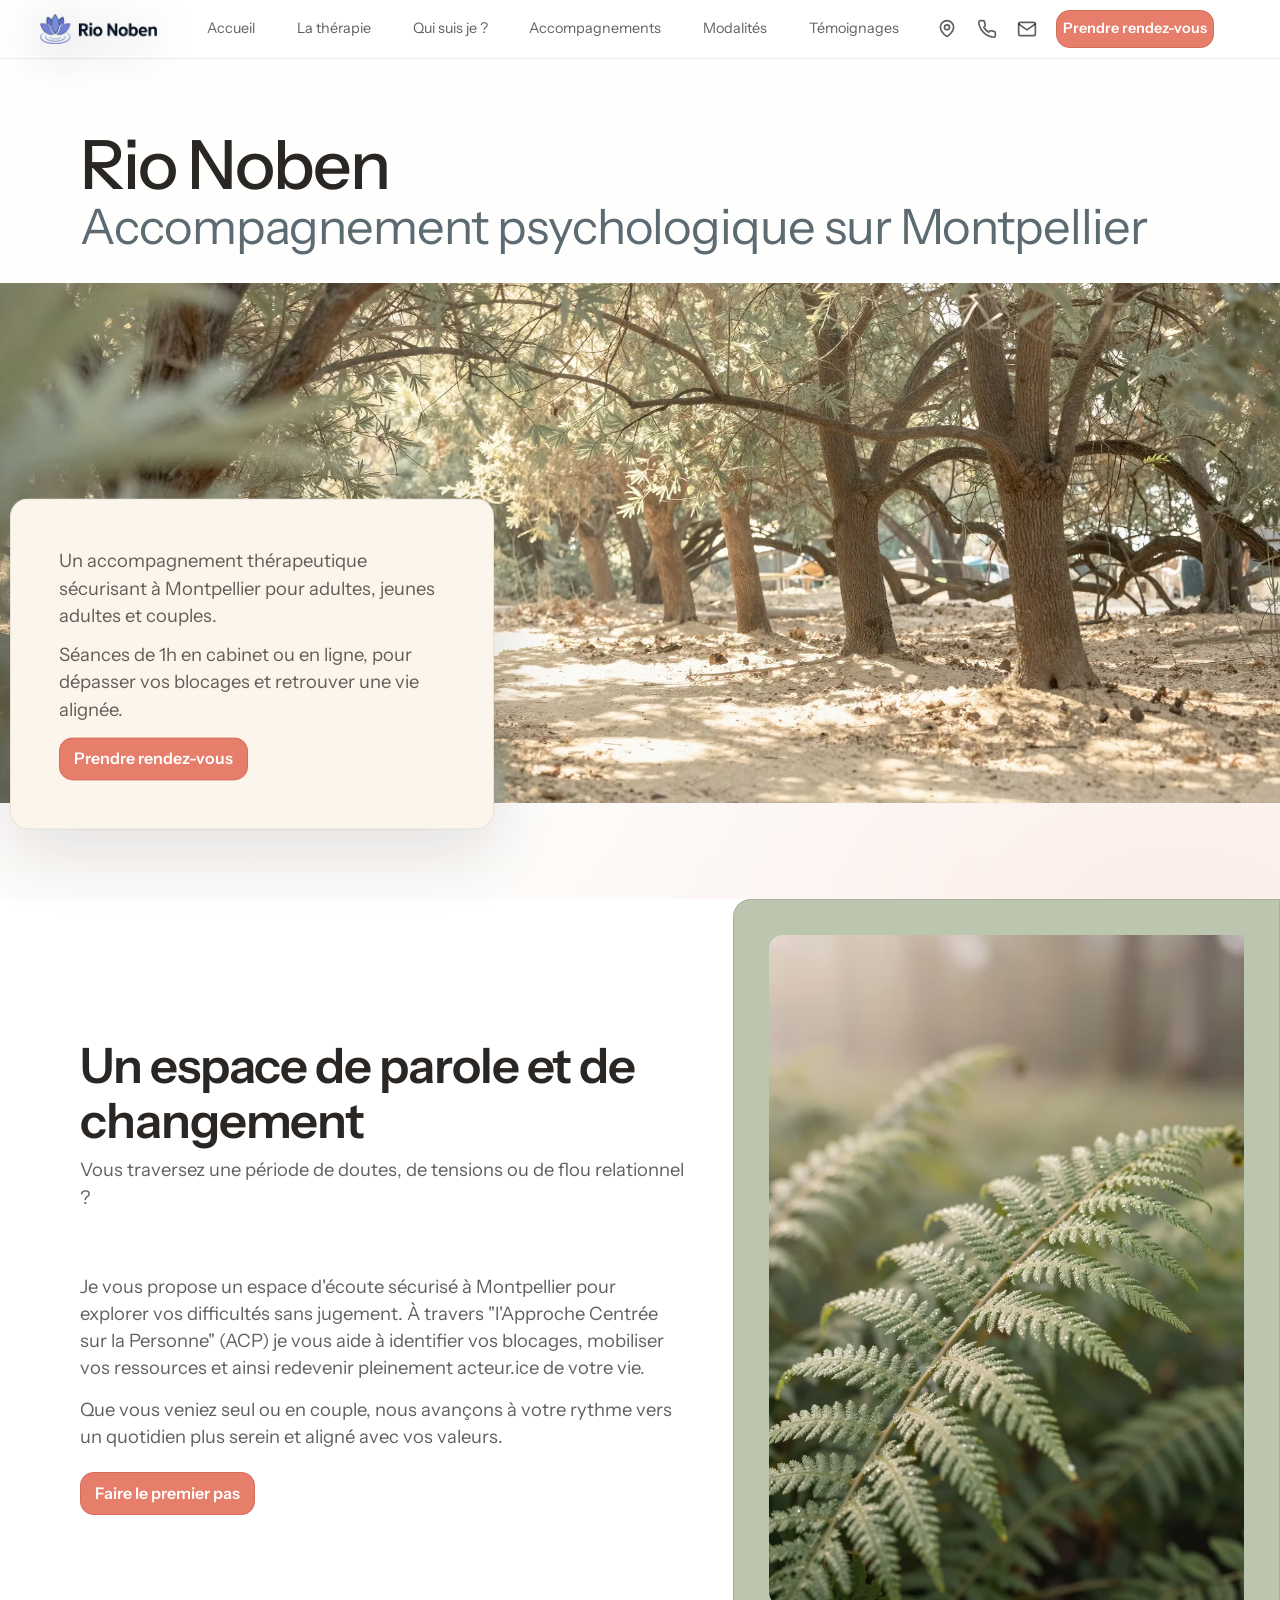
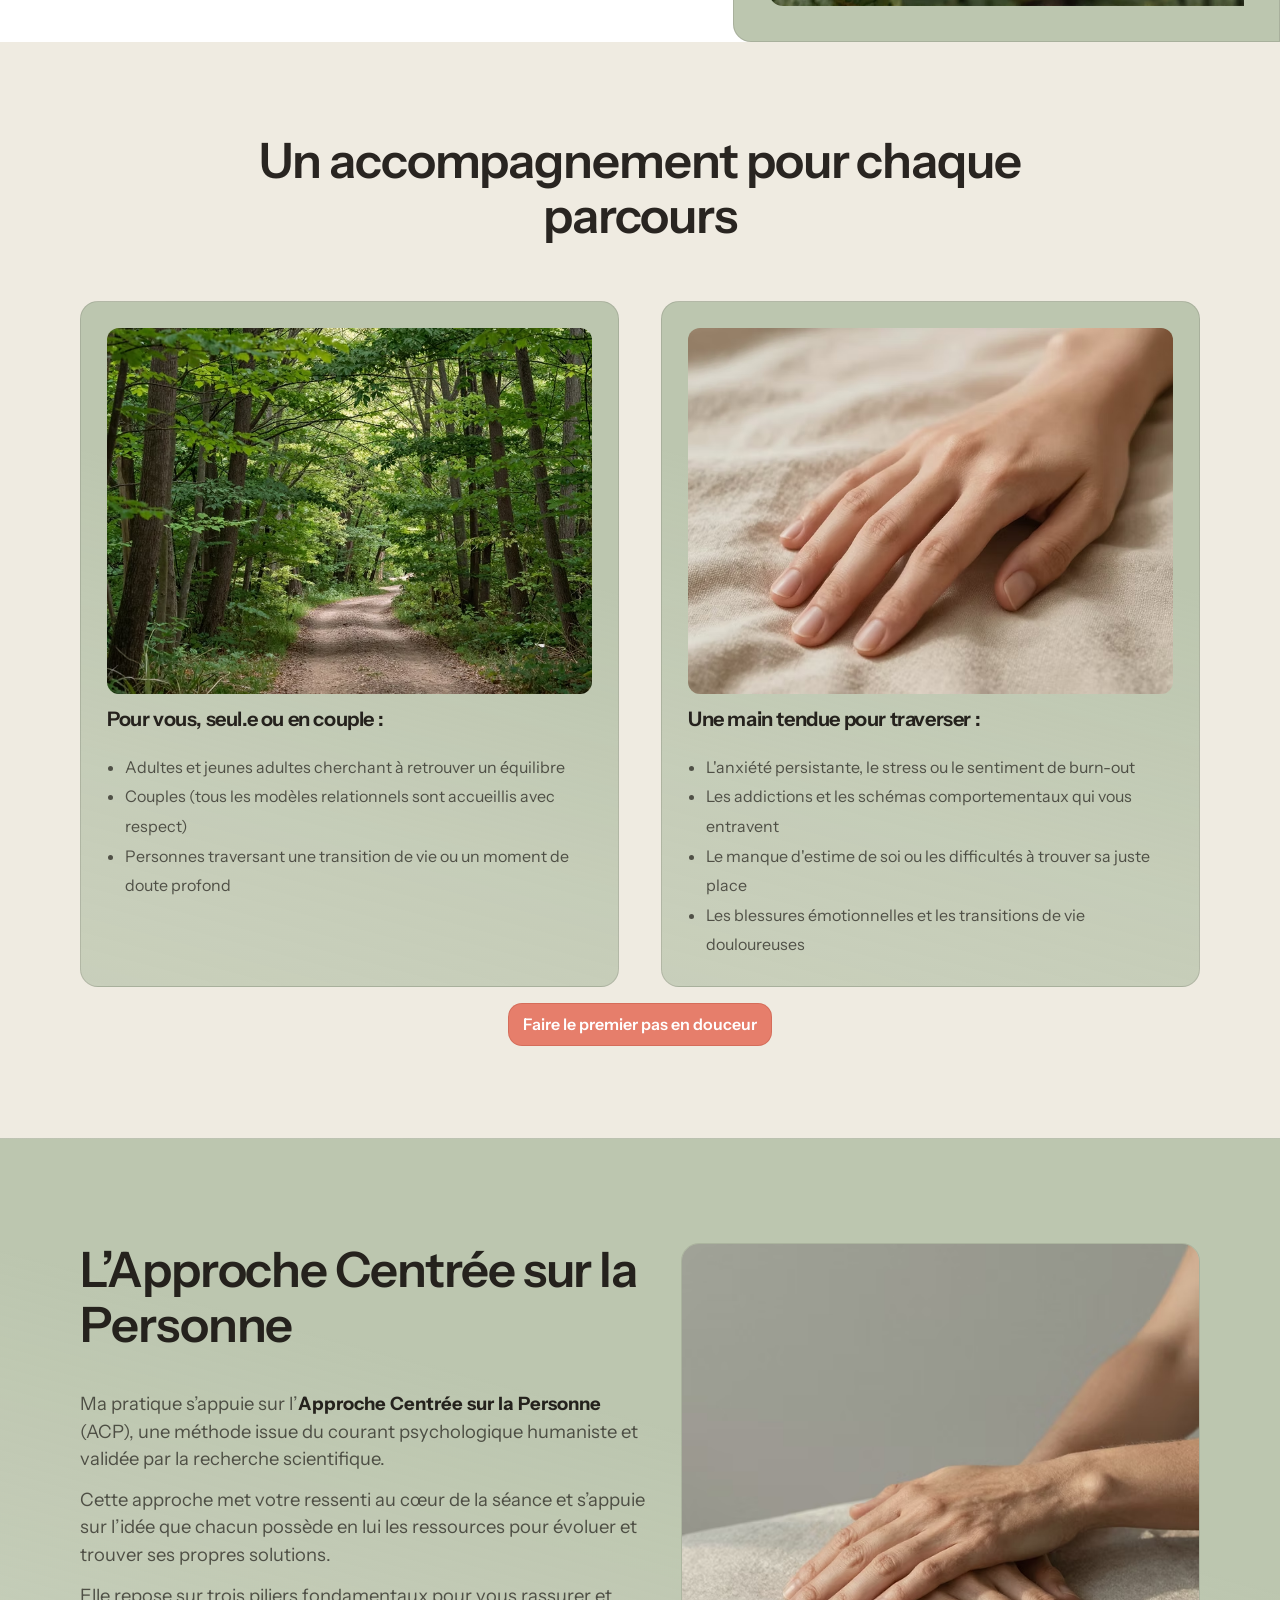
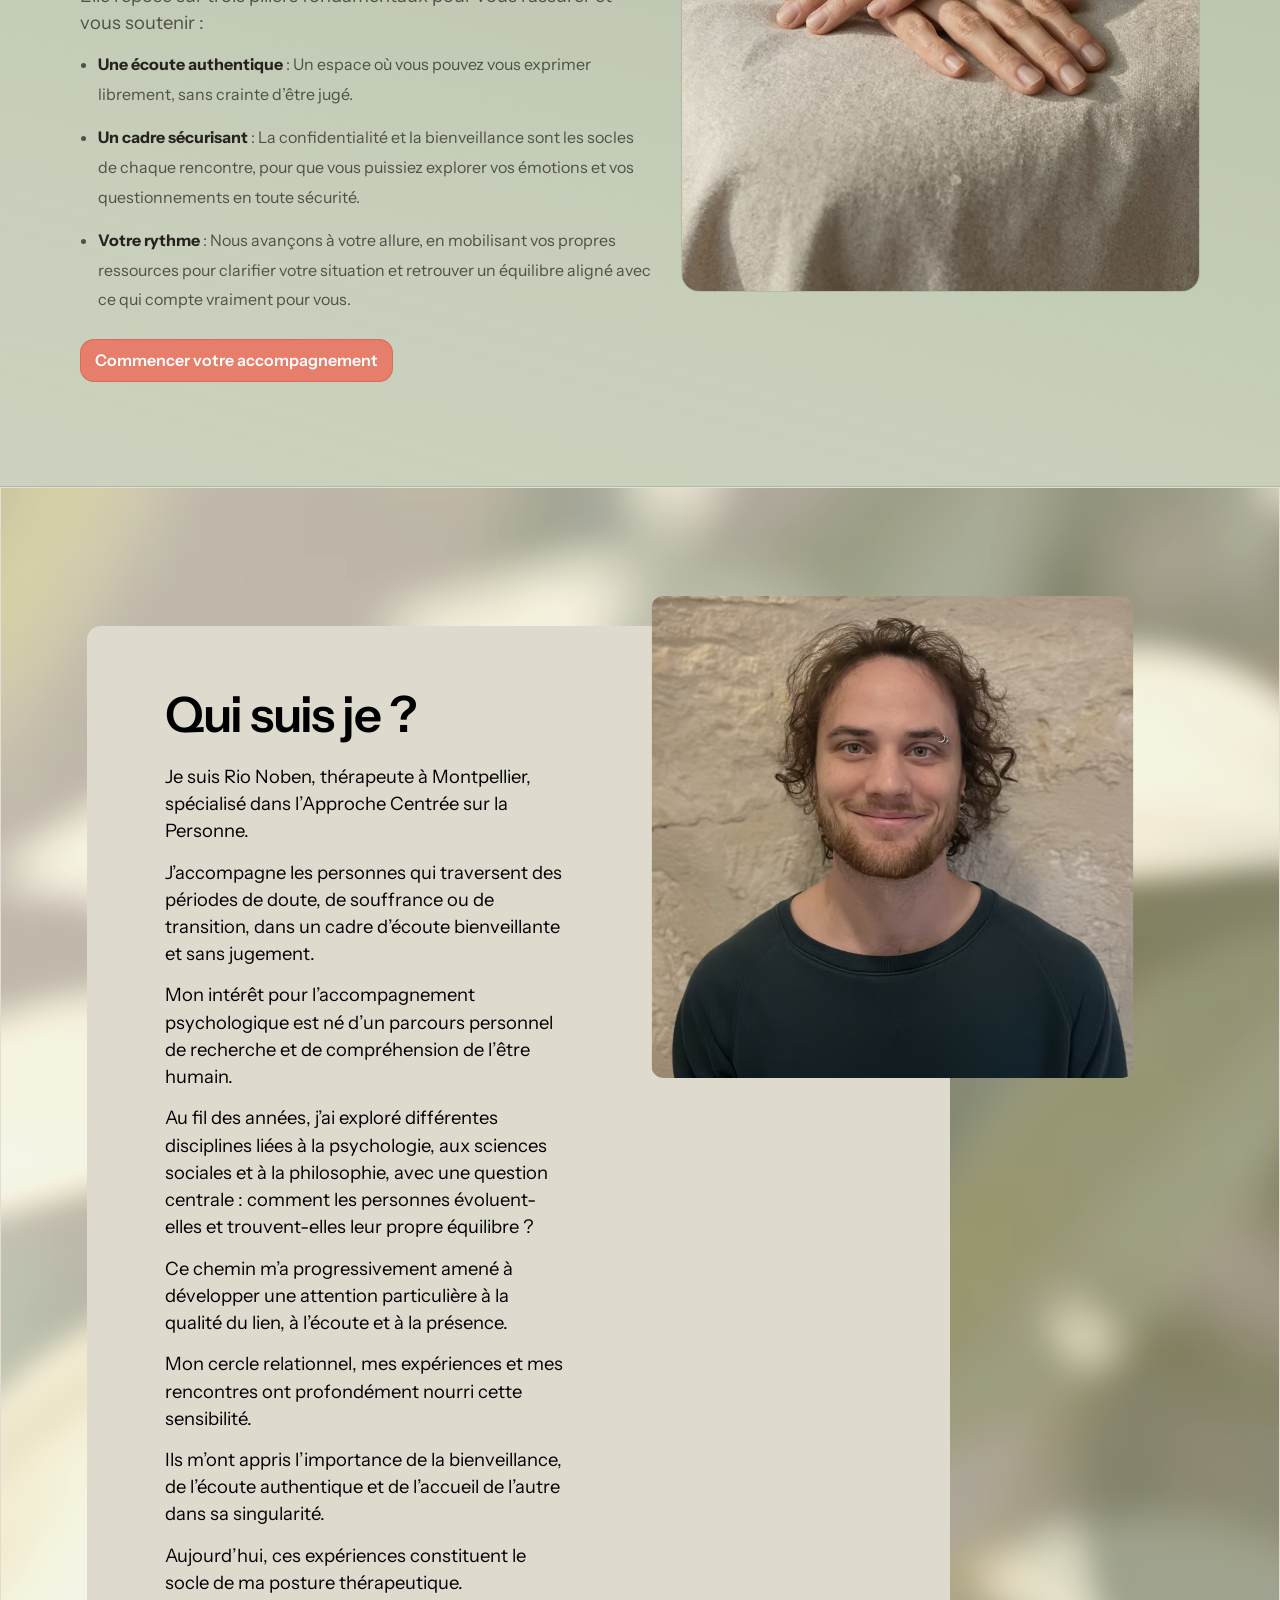
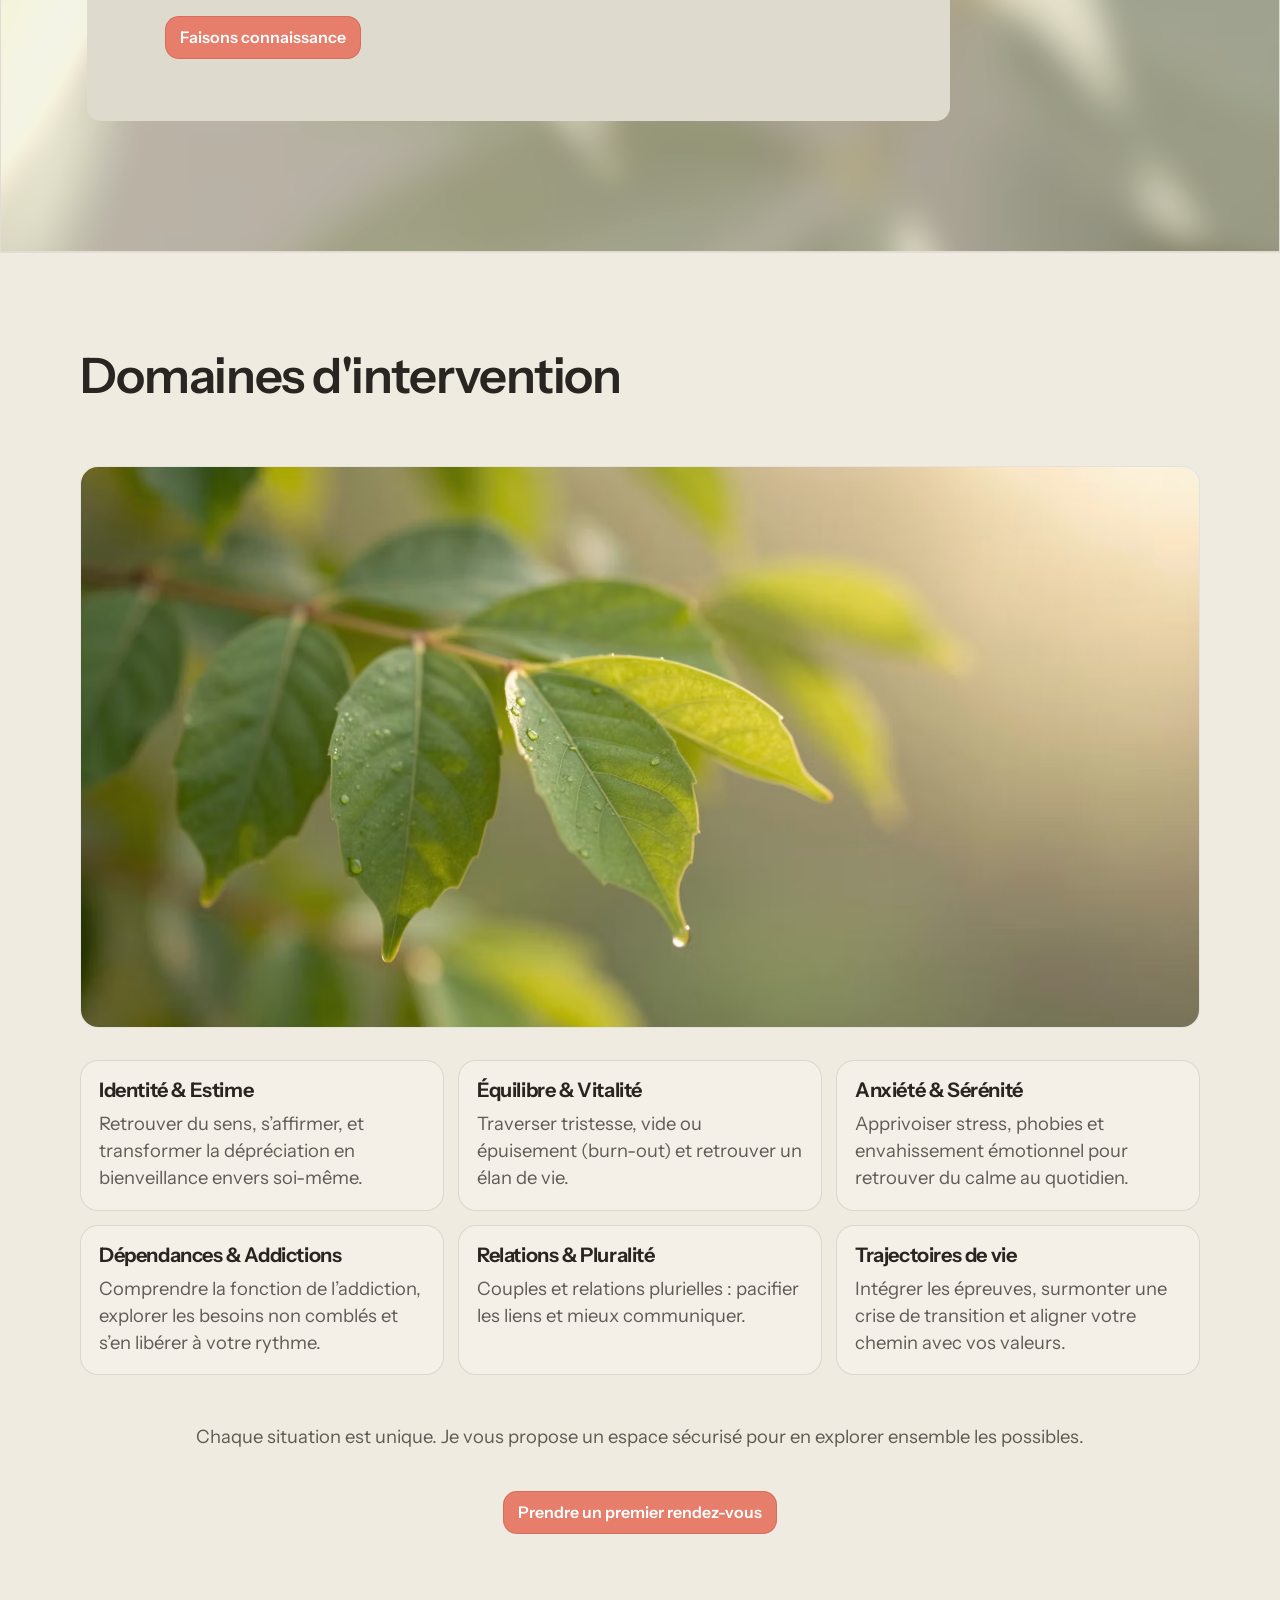
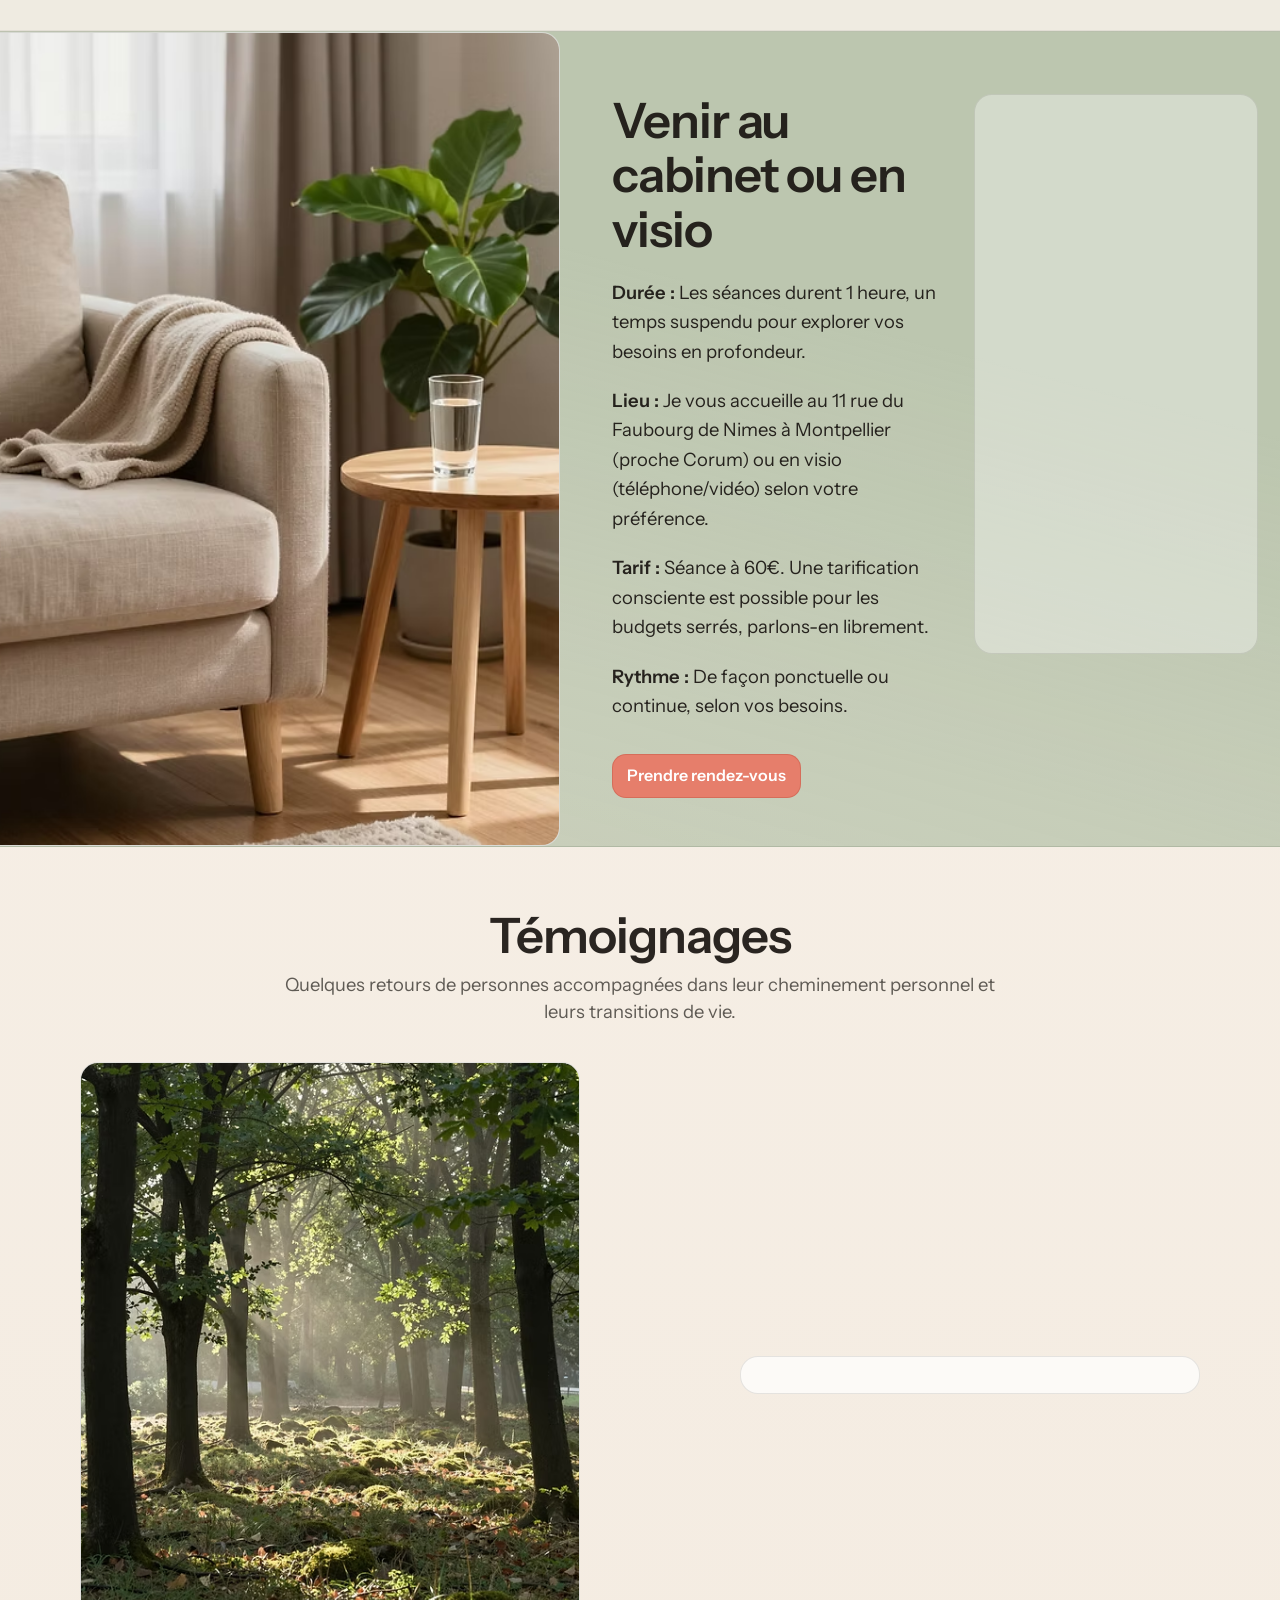
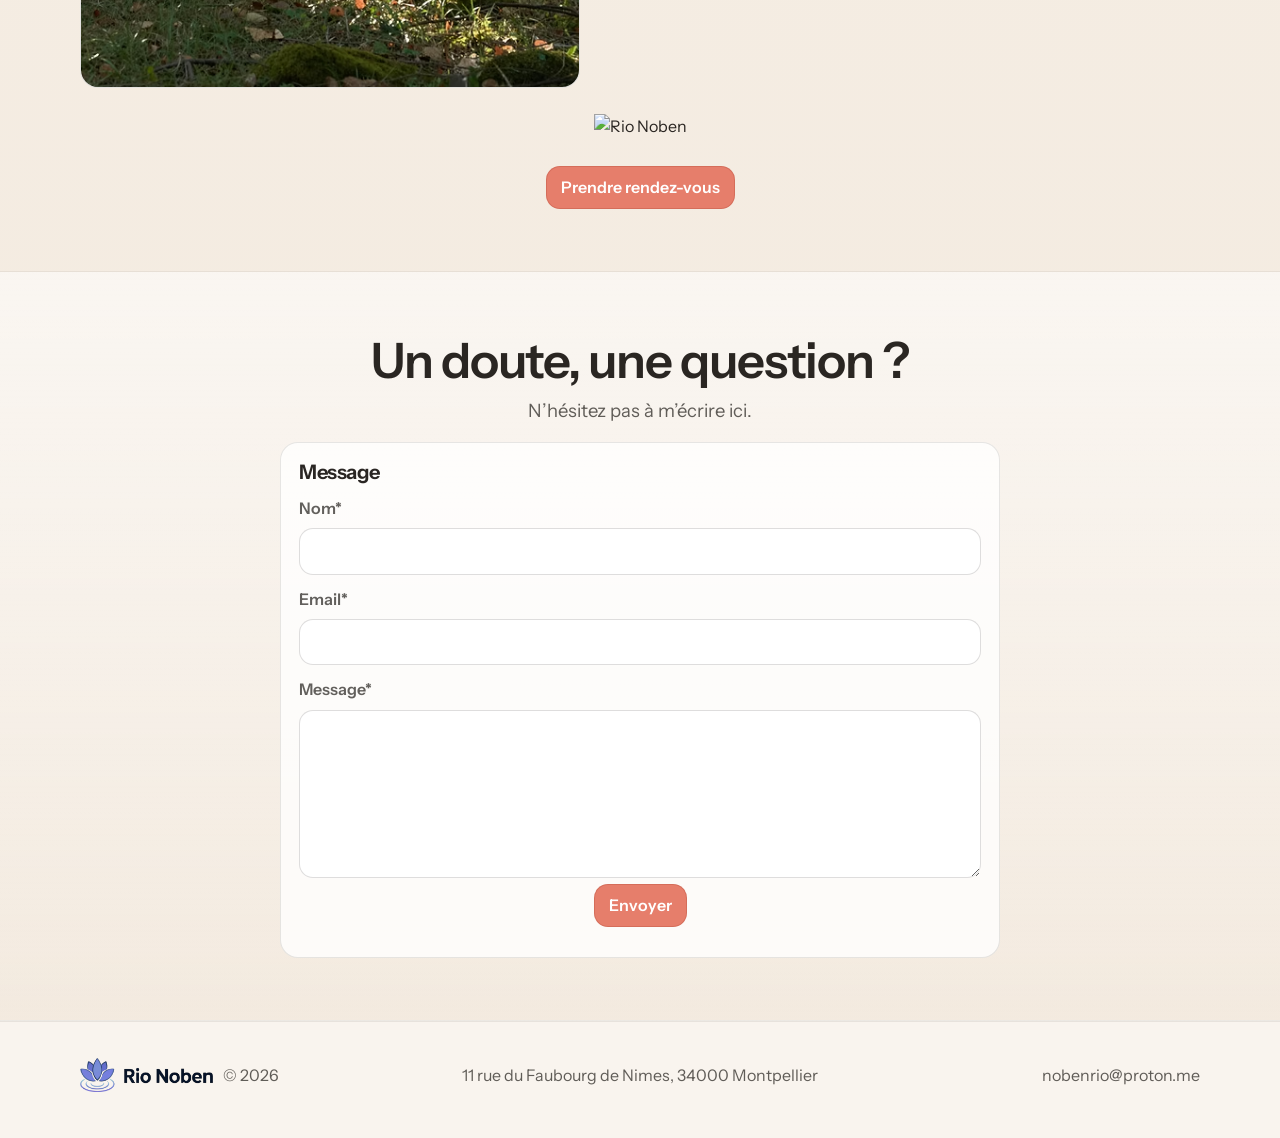
==== commit 7d705090: "fix phone version and photo proffile" ====
--- a/index.html
+++ b/index.html
@@ -20,12 +20,13 @@
   </head>
 
   <body>
+    <div id="page-top" tabindex="-1"></div>
     <a class="skip" href="#main">Aller au contenu</a>
 
     <header id="top" class="site-header">
       <div class="container">
         <div class="nav">
-          <a href="#top" aria-label="Retour en haut" class="brand">
+          <a href="#page-top" aria-label="Retour en haut" class="brand">
             <img
               class="logo"
               alt="Rio Noben"
@@ -271,7 +272,7 @@
       <section class="section section--qui">
         <div id="qui" class="qui-card card container">
             <div class="qui-card__text">
-              <div class="qui-card__portrait" aria-label="Portrait">
+              <div class="qui-card__portrait qui-card__portrait--desktop" aria-label="Portrait">
                 <img
                   class="qui-card__portrait-img"
                   src="./assets/profile.avif"
@@ -280,6 +281,14 @@
                 />
               </div>
               <h2 class="qui-title">Qui suis je ?</h2>
+              <div class="qui-card__portrait qui-card__portrait--mobile" aria-label="Portrait">
+                <img
+                  class="qui-card__portrait-img"
+                  src="./assets/profile.avif"
+                  alt="Portrait de Rio Noben"
+                  loading="lazy"
+                />
+              </div>
               <p>
                 Je suis Rio Noben, thérapeute à Montpellier, spécialisé dans l’Approche Centrée sur la Personne.
               </p>
--- a/styles.css
+++ b/styles.css
@@ -664,7 +664,7 @@
 /* Largeur / marge basées sur le bandeau (100%), pas 100vw — évite le débordement avec barre de défilement */
 .hero-banner__card-inner.container {
   width: min(calc(100% - 16px), var(--max));
-  margin-left: max(0px, calc((100% - min(calc(100% - 16px), var(--max))) / 4 - 18px));
+  margin-left: max(0px, calc((100% - min(calc(100% - 16px), var(--max))) / 4 - 30px));
   margin-right: auto;
   padding-left: 0;
   padding-right: 0;
@@ -809,8 +809,8 @@
   pointer-events: none;
 }
 
-/* ~70 % du portrait dans le bloc #dfdace, ~30 % qui dépasse (translateX 30 %) */
-#qui .qui-card__text .qui-card__portrait {
+/* Desktop portrait: ~70 % du portrait dans le bloc #dfdace, ~30 % qui dépasse */
+#qui .qui-card__text .qui-card__portrait--desktop {
   position: absolute;
   top: -30px;
   right: -10px;
@@ -829,6 +829,11 @@
   transform-origin: center center;
 }
 
+/* Mobile portrait is hidden by default (desktop/tablet keep the floating one) */
+#qui .qui-card__text .qui-card__portrait--mobile {
+  display: none;
+}
+
 #qui .qui-card__portrait-img {
   width: 100%;
   height: 100%;
@@ -865,6 +870,20 @@
   margin-top: 20px;
 }
 
+@media (max-width: 900px) {
+  /* Swap portraits (phone-ish widths, including landscape) */
+  #qui .qui-card__text .qui-card__portrait--desktop {
+    display: none;
+  }
+
+  #qui .qui-card__text .qui-card__portrait--mobile {
+    display: block;
+    position: static;
+    inset: auto;
+    transform: none;
+  }
+}
+
 @media (max-width: 720px) {
   #qui.qui-card.card.container {
     display: flex;
@@ -889,13 +908,11 @@
     padding-right: clamp(158px, 54vw, 248px);
   }
 
-  #qui .qui-card__text .qui-card__portrait {
-    top: -28px;
-    right: -8px;
-    width: min(378px, 86vw);
-    max-width: min(378px, 86vw);
-    transform: translateX(32%);
-    transform-origin: center center;
+  /* Ensure NO absolute positioning on the phone portrait */
+  #qui .qui-card__text .qui-card__portrait--mobile {
+    position: static;
+    inset: auto;
+    transform: none;
   }
 }
 
@@ -2155,6 +2172,7 @@
   /* Qui suis-je: put spacing on the title instead of section wrapper */
   #qui .qui-title {
     padding-top: 22px;
+    margin-bottom: 8px;
   }
 
   .hero-banner__img {
@@ -2167,6 +2185,7 @@
     inset: auto;
     display: block;
     pointer-events: auto;
+    padding: 0;
   }
 
   .hero-banner__card-inner,
@@ -2174,8 +2193,10 @@
     width: 100%;
     margin: 0;
     padding: 0;
-    display: block;
+    display: flex;
+    justify-content: center;
     pointer-events: auto;
+    box-sizing: border-box;
   }
 
   .hero-floating-card {
@@ -2185,6 +2206,17 @@
     margin: 0;
     border-radius: 0;
     padding: clamp(22px, 5vw, 34px);
+    text-align: center;
+  }
+
+  /* Keep card aligned with page gutters on phone */
+  .hero-banner__card-inner.container {
+    width: 100% !important;
+    max-width: 100% !important;
+    margin-left: auto !important;
+    margin-right: auto !important;
+    padding-left: max(env(safe-area-inset-left, 0px), clamp(12px, 4vw, 20px));
+    padding-right: max(env(safe-area-inset-right, 0px), clamp(12px, 4vw, 20px));
   }
 
   .hero-floating-card p {
@@ -2293,15 +2325,14 @@
     flex-direction: column;
   }
 
-  #qui .qui-card__text .qui-card__portrait {
-    position: static;
-    inset: auto;
-    transform: none;
+  /* Qui suis-je: title -> portrait -> text (phone only) */
+  #qui .qui-card__text .qui-card__portrait--mobile {
     width: 80%;
     max-width: 80%;
-    margin: 18px auto 0;
-    order: 99;
+    margin: 0 auto 12px;
     aspect-ratio: 1 / 1;
+    overflow: hidden;
+    border-radius: var(--radius-sm);
   }
 
   #qui .qui-card__portrait-img {
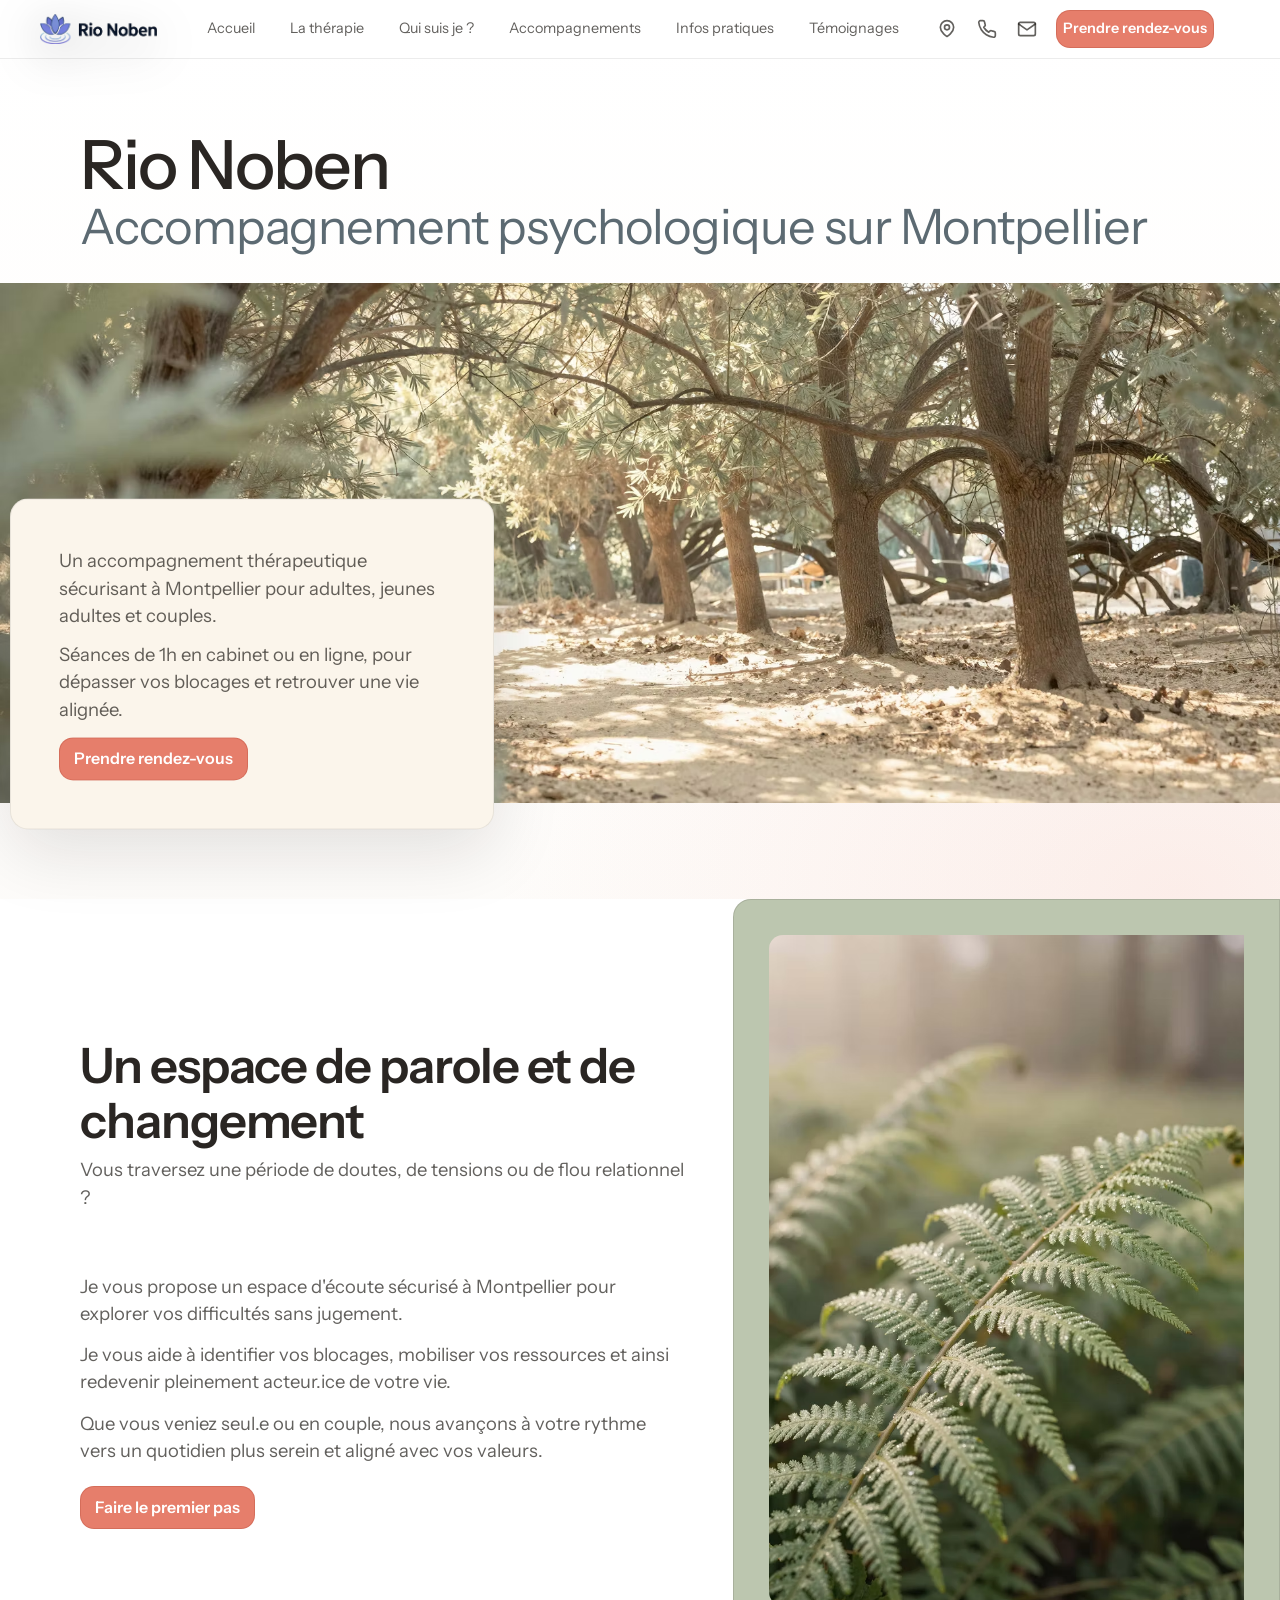
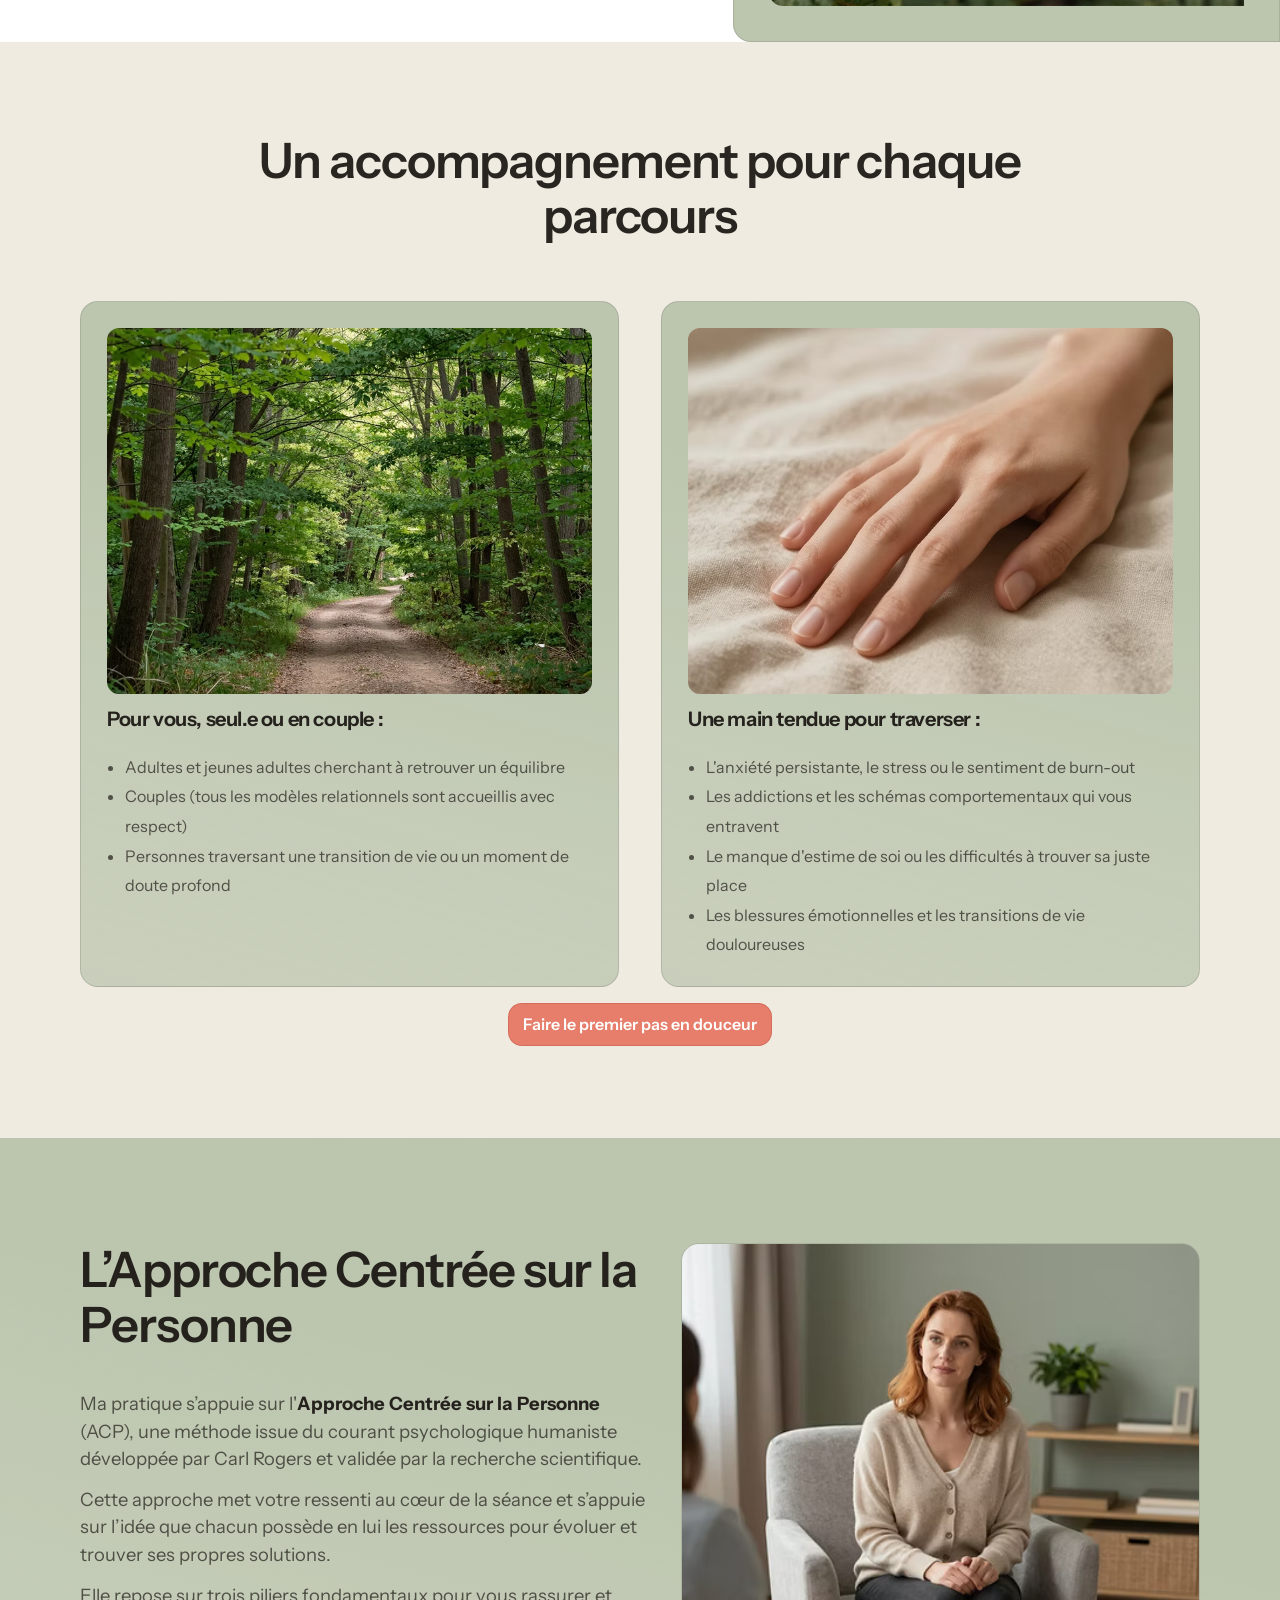
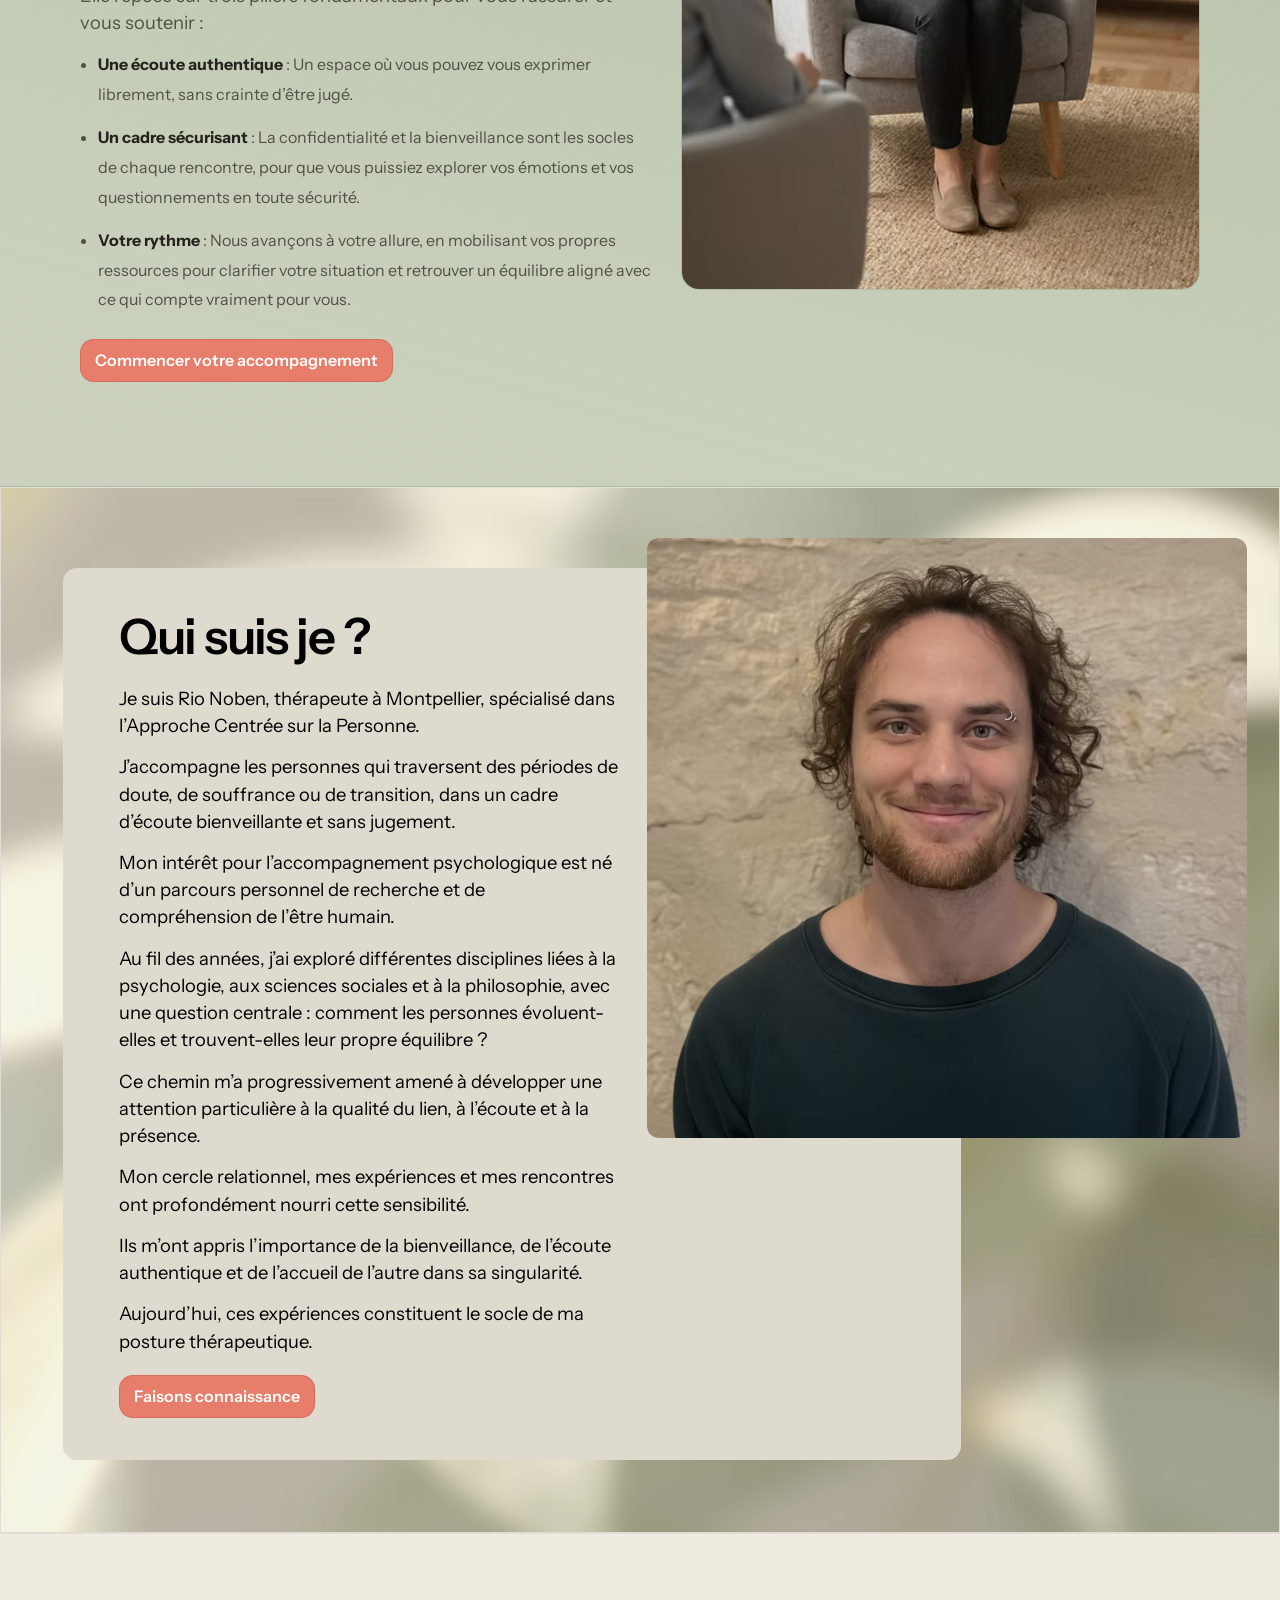
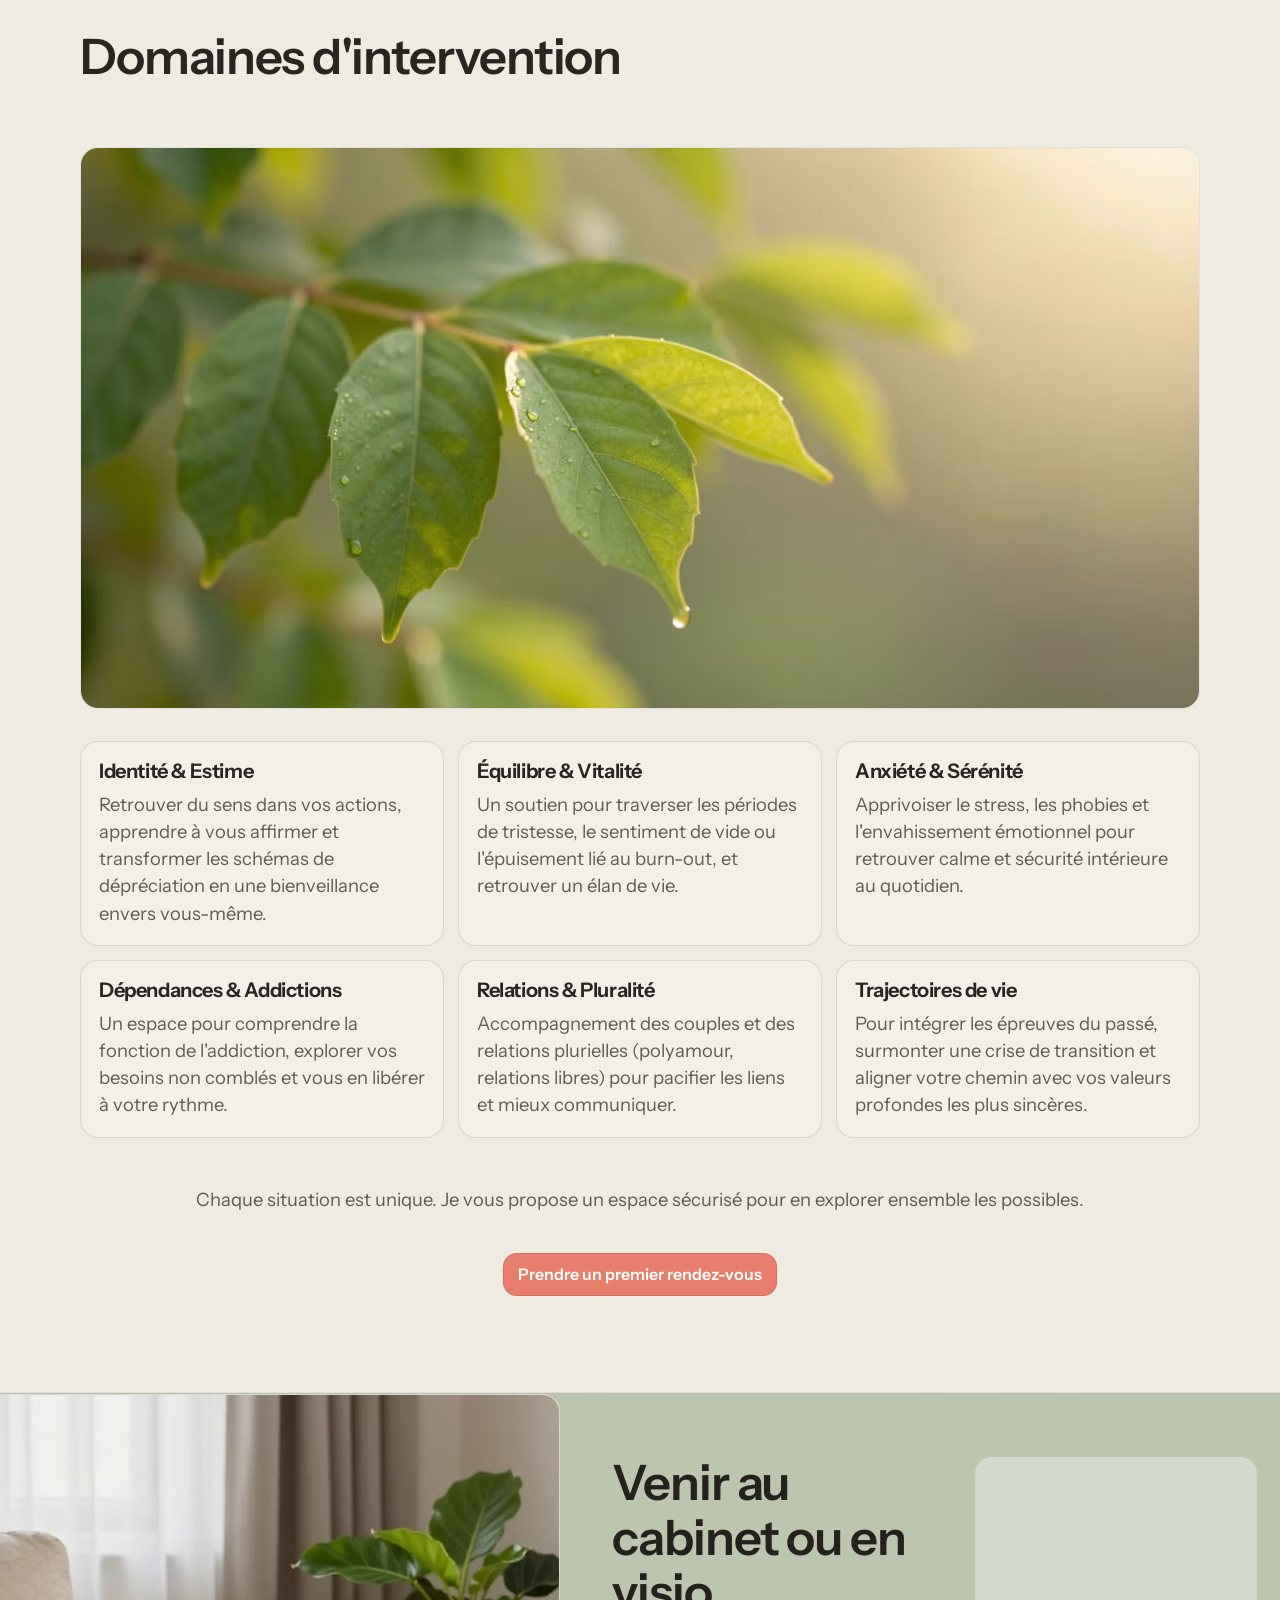
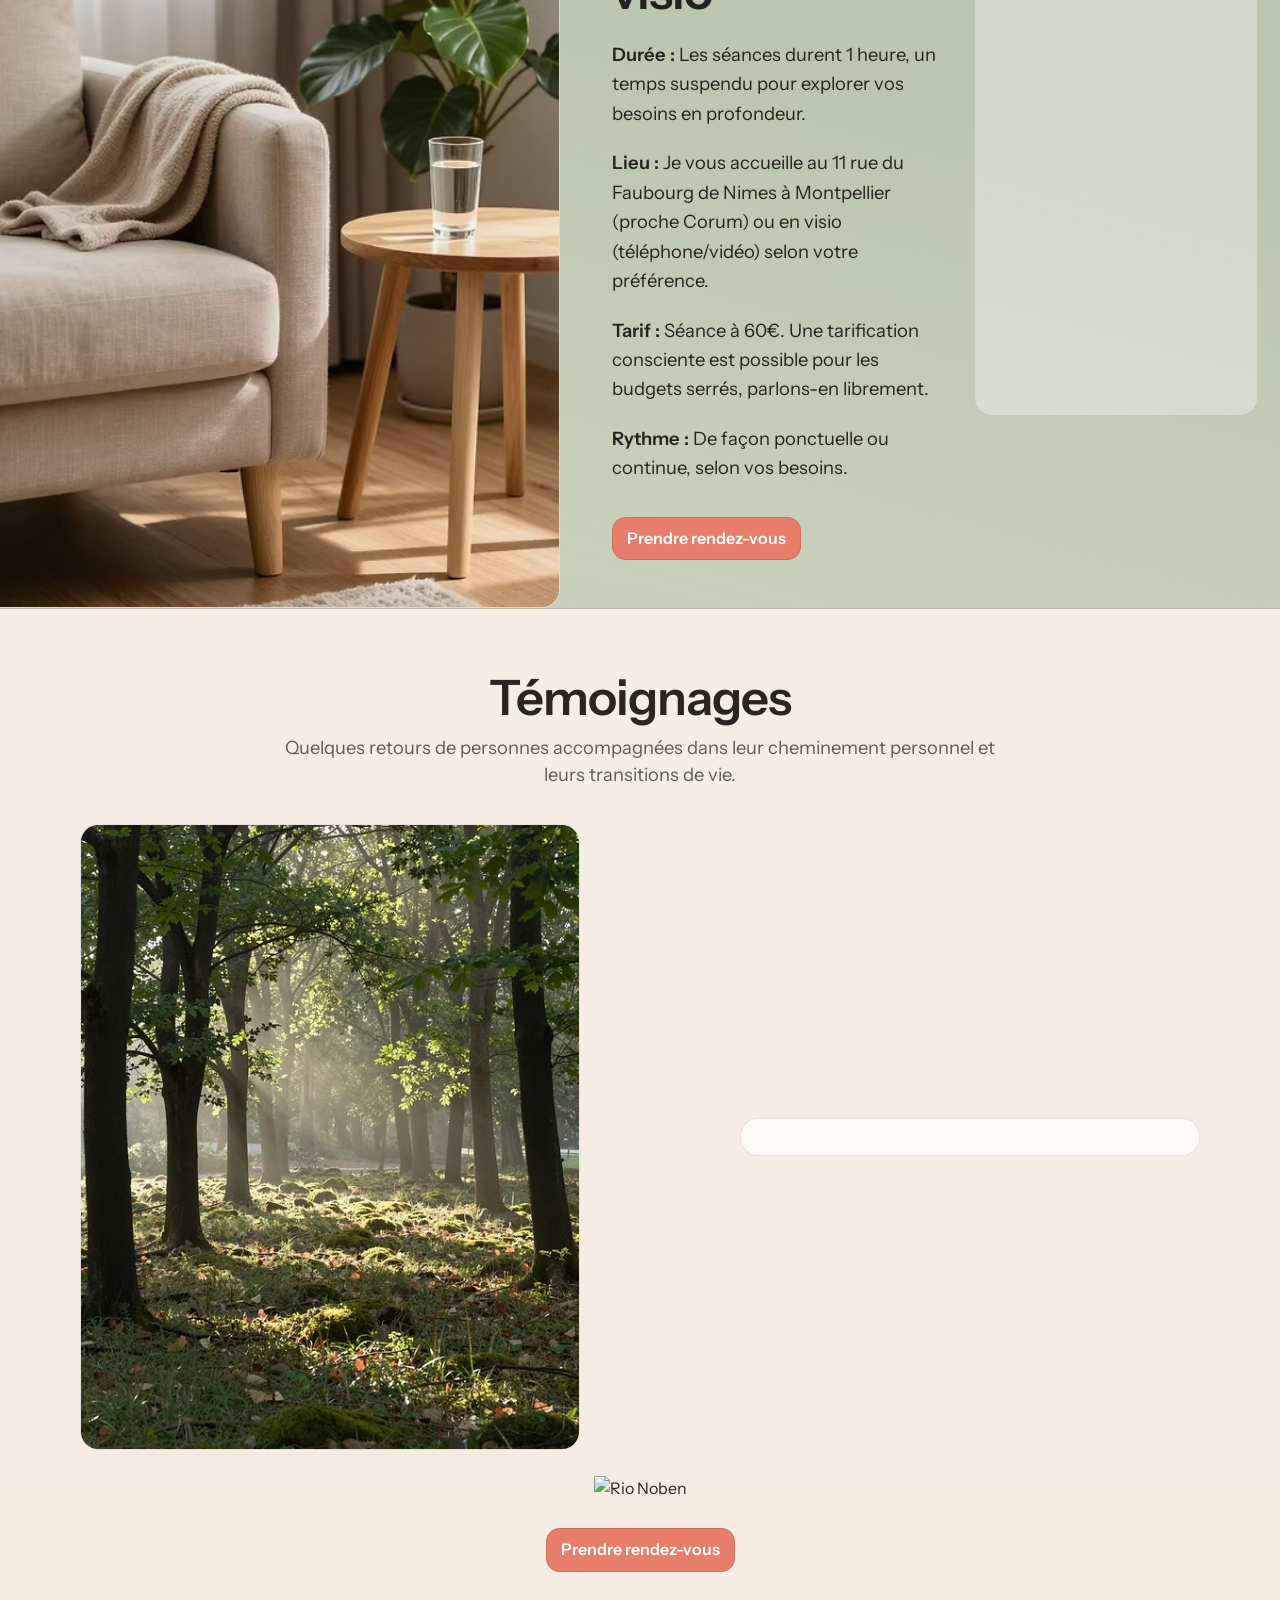
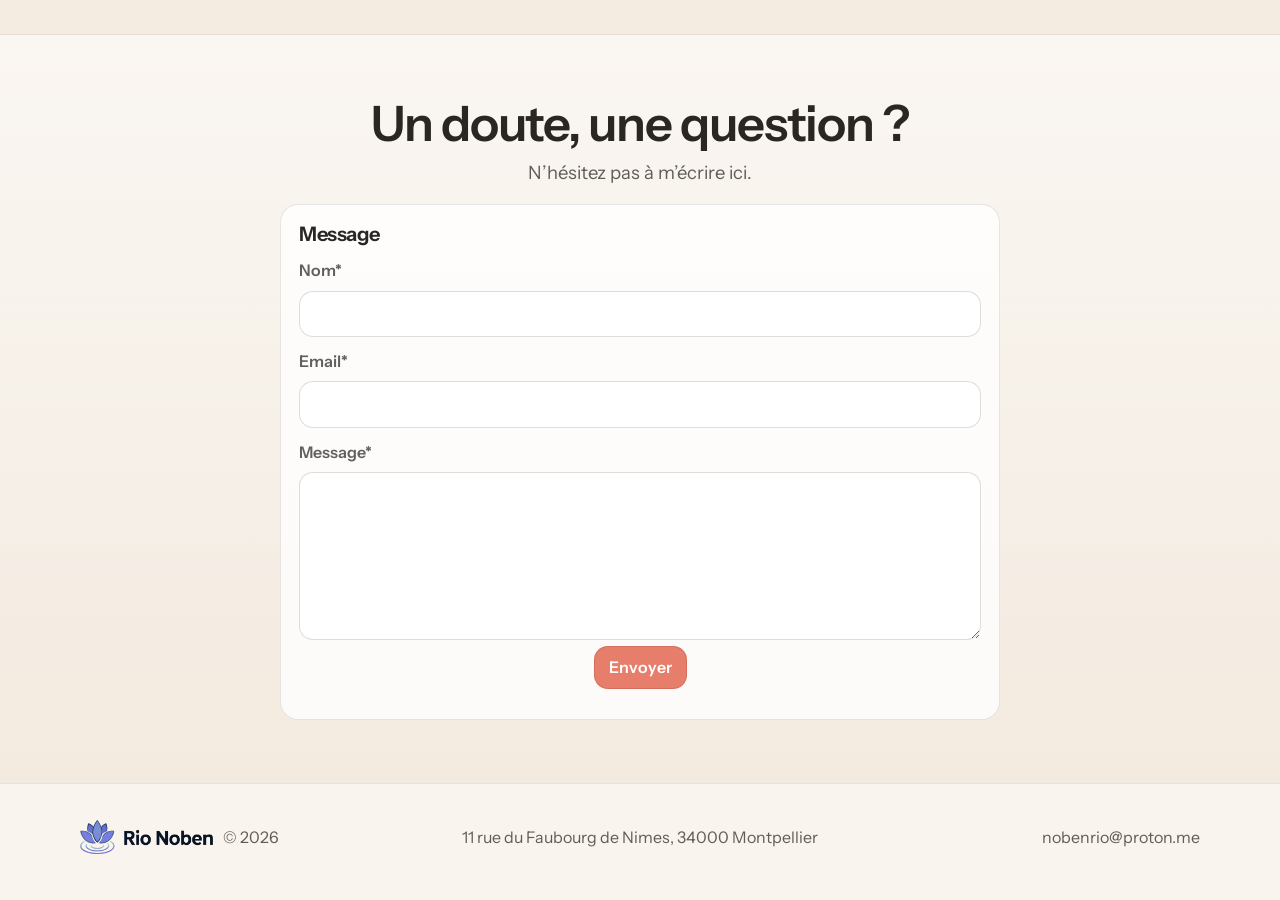
==== commit 7960c9c2: "fix pour qui and text and profile pic size" ====
--- a/index.html
+++ b/index.html
@@ -70,28 +70,25 @@
               </div>
               <a href="#qui">Qui suis je ?</a>
               <a href="#domaines">Accompagnements</a>
-              <a href="#modalites">Modalités</a>
+              <a href="#modalites">Infos pratiques</a>
               <a href="#temoignages">Témoignages</a>
             </div>
             <div class="menu-aside">
               <div class="header-contact-icons" role="group" aria-label="Coordonnées">
                 <div class="header-contact-trigger">
-                  <button type="button" class="header-contact-btn" aria-describedby="header-popover-address" aria-label="Adresse du cabinet">
+                  <a
+                    href="#modalites"
+                    class="header-contact-btn"
+                    aria-describedby="header-popover-address"
+                    aria-label="Adresse — voir la carte sur la page"
+                  >
                     <svg xmlns="http://www.w3.org/2000/svg" width="20" height="20" viewBox="0 0 24 24" fill="none" stroke="currentColor" stroke-width="2" stroke-linecap="round" stroke-linejoin="round" aria-hidden="true">
                       <path d="M12 21s-8-4.5-8-11a8 8 0 0 1 16 0c0 6.5-8 11-8 11z" />
                       <circle cx="12" cy="10" r="3" />
                     </svg>
-                  </button>
+                  </a>
                   <div class="header-popover" id="header-popover-address" role="tooltip">
                     <p>11 rue du Faubourg de Nîmes<br />34000 Montpellier</p>
-                    <p>
-                      <a
-                        href="https://maps.google.com/maps?q=43.6141245,3.8811326"
-                        target="_blank"
-                        rel="noopener noreferrer"
-                        >Google Maps</a
-                      >
-                    </p>
                   </div>
                 </div>
                 <div class="header-contact-trigger">
@@ -103,19 +100,18 @@
                     </svg>
                   </button>
                   <div class="header-popover" id="header-popover-phone" role="tooltip">
-                    <!-- Remplacez le numéro : href="tel:+33..." et le texte affiché -->
-                    <p><a href="tel:+33400000000">04 67 00 00 00</a></p>
+                    <p>06 20 32 69 02</p>
                   </div>
                 </div>
                 <div class="header-contact-trigger">
-                  <button type="button" class="header-contact-btn" aria-describedby="header-popover-mail" aria-label="Adresse e-mail">
+                  <a href="#contact" class="header-contact-btn" aria-describedby="header-popover-mail" aria-label="Contact — formulaire">
                     <svg xmlns="http://www.w3.org/2000/svg" width="20" height="20" viewBox="0 0 24 24" fill="none" stroke="currentColor" stroke-width="2" stroke-linecap="round" stroke-linejoin="round" aria-hidden="true">
                       <path d="M4 4h16a2 2 0 0 1 2 2v12a2 2 0 0 1-2 2H4a2 2 0 0 1-2-2V6a2 2 0 0 1 2-2z" />
                       <polyline points="22,6 12,13 2,6" />
                     </svg>
-                  </button>
+                  </a>
                   <div class="header-popover" id="header-popover-mail" role="tooltip">
-                    <p><a href="mailto:nobenrio@proton.me">nobenrio@proton.me</a></p>
+                    <p>nobenrio@proton.me</p>
                   </div>
                 </div>
               </div>
@@ -176,15 +172,19 @@
             </div>
             <p>
               Je vous propose un espace d'écoute sécurisé à Montpellier pour explorer vos difficultés sans jugement.
-              À travers "l'Approche Centrée sur la Personne" (ACP) je vous aide à identifier vos blocages,
-              mobiliser vos ressources et ainsi redevenir pleinement acteur.ice de votre vie.
             </p>
+            <p>Je vous aide à identifier vos blocages, mobiliser vos ressources et ainsi redevenir pleinement acteur.ice de votre vie.</p>
             <p>
-              Que vous veniez seul ou en couple, nous avançons à votre rythme vers un quotidien plus serein et
-              aligné avec vos valeurs.
+              Que vous veniez seul.e ou en couple, nous avançons à votre rythme vers un quotidien plus serein et aligné avec vos valeurs.
             </p>
             <div class="espace__cta">
-              <a class="button button--primary" href="#contact">Faire le premier pas</a>
+              <a
+                class="button button--primary"
+                href="https://calendar.tmhsuite.com/rionoben"
+                target="_blank"
+                rel="noopener noreferrer"
+                >Faire le premier pas</a
+              >
             </div>
           </div>
           <div class="espace__media media media--sage" aria-label="Illustration">
@@ -223,7 +223,13 @@
           </div>
 
           <div class="pour-qui-cta">
-            <a class="button button--primary" href="#contact">Faire le premier pas en douceur</a>
+            <a
+              class="button button--primary"
+              href="https://calendar.tmhsuite.com/rionoben"
+              target="_blank"
+              rel="noopener noreferrer"
+              >Faire le premier pas en douceur</a
+            >
           </div>
         </div>
       </section>
@@ -234,8 +240,8 @@
             <div class="approche-copy">
               <h2>L’Approche Centrée sur la Personne</h2>
               <p>
-                Ma pratique s’appuie sur l’<strong>Approche Centrée sur la Personne</strong> (ACP), une méthode issue du
-                courant psychologique humaniste et validée par la recherche scientifique.
+                Ma pratique s’appuie sur l'<strong>Approche Centrée sur la Personne</strong> (ACP), une méthode issue du courant
+                psychologique humaniste développée par Carl Rogers et validée par la recherche scientifique.
               </p>
               <p>
                 Cette approche met votre ressenti au cœur de la séance et s’appuie sur l’idée que chacun possède en lui
@@ -258,12 +264,18 @@
                 </li>
               </ul>
               <div class="approche-cta">
-                <a class="button button--primary" href="#contact">Commencer votre accompagnement</a>
+                <a
+                  class="button button--primary"
+                  href="https://calendar.tmhsuite.com/rionoben"
+                  target="_blank"
+                  rel="noopener noreferrer"
+                  >Commencer votre accompagnement</a
+                >
               </div>
             </div>
 
             <div class="media" aria-label="Illustration">
-              <img class="media__img" src="./assets/5.avif" alt="" loading="lazy" />
+              <img class="media__img" src="./assets/5.jpeg" alt="" loading="lazy" />
             </div>
           </div>
         </div>
@@ -320,7 +332,13 @@
                 Aujourd’hui, ces expériences constituent le socle de ma posture thérapeutique.
               </p>
               <div class="qui-card__cta">
-                <a class="button button--primary" href="#contact">Faisons connaissance</a>
+                <a
+                  class="button button--primary"
+                  href="https://calendar.tmhsuite.com/rionoben"
+                  target="_blank"
+                  rel="noopener noreferrer"
+                  >Faisons connaissance</a
+                >
               </div>
             </div>
           </div>
@@ -338,27 +356,45 @@
           <div class="card-grid">
             <div class="card">
               <h3>Identité & Estime</h3>
-              <p>Retrouver du sens, s’affirmer, et transformer la dépréciation en bienveillance envers soi-même.</p>
+              <p>
+                Retrouver du sens dans vos actions, apprendre à vous affirmer et transformer les schémas de dépréciation
+                en une bienveillance envers vous-même.
+              </p>
             </div>
             <div class="card">
               <h3>Équilibre & Vitalité</h3>
-              <p>Traverser tristesse, vide ou épuisement (burn-out) et retrouver un élan de vie.</p>
+              <p>
+                Un soutien pour traverser les périodes de tristesse, le sentiment de vide ou l'épuisement lié au burn-out,
+                et retrouver un élan de vie.
+              </p>
             </div>
             <div class="card">
               <h3>Anxiété & Sérénité</h3>
-              <p>Apprivoiser stress, phobies et envahissement émotionnel pour retrouver du calme au quotidien.</p>
+              <p>
+                Apprivoiser le stress, les phobies et l'envahissement émotionnel pour retrouver calme et sécurité
+                intérieure au quotidien.
+              </p>
             </div>
             <div class="card">
               <h3>Dépendances & Addictions</h3>
-              <p>Comprendre la fonction de l’addiction, explorer les besoins non comblés et s’en libérer à votre rythme.</p>
+              <p>
+                Un espace pour comprendre la fonction de l'addiction, explorer vos besoins non comblés et vous en libérer
+                à votre rythme.
+              </p>
             </div>
             <div class="card">
               <h3>Relations & Pluralité</h3>
-              <p>Couples et relations plurielles : pacifier les liens et mieux communiquer.</p>
+              <p>
+                Accompagnement des couples et des relations plurielles (polyamour, relations libres) pour pacifier les liens
+                et mieux communiquer.
+              </p>
             </div>
             <div class="card">
               <h3>Trajectoires de vie</h3>
-              <p>Intégrer les épreuves, surmonter une crise de transition et aligner votre chemin avec vos valeurs.</p>
+              <p>
+                Pour intégrer les épreuves du passé, surmonter une crise de transition et aligner votre chemin avec vos
+                valeurs profondes les plus sincères.
+              </p>
             </div>
           </div>
           <p class="domaines-intro">
@@ -419,7 +455,7 @@
               <iframe
                 class="modalites-map__frame"
                 title="Localisation du cabinet — 11 rue du Faubourg de Nîmes, Montpellier"
-                src="https://maps.google.com/maps?q=43.6141245,3.8811326&amp;hl=fr&amp;z=17&amp;output=embed"
+                src="https://maps.google.com/maps?q=43.6142286,3.8811509&amp;hl=fr&amp;z=17&amp;output=embed"
                 loading="lazy"
                 referrerpolicy="no-referrer-when-downgrade"
               ></iframe>
--- a/styles.css
+++ b/styles.css
@@ -431,6 +431,7 @@
   color: var(--muted);
   cursor: pointer;
   transition: background 120ms ease, color 120ms ease;
+  text-decoration: none;
 }
 
 .header-contact-btn:hover,
@@ -495,6 +496,7 @@
   font-size: var(--fs-0);
   line-height: 1.45;
   color: var(--text);
+  user-select: text;
 }
 
 .header-popover p:last-child {
@@ -783,10 +785,10 @@
   background: transparent;
   border-color: rgba(24, 20, 16, 0.1);
   border-radius: 0;
-  padding: clamp(40px, 6vw, 56px);
-  padding-right: clamp(40px, 6vw, 56px);
-  padding-top: calc(clamp(56px, 8vw, 88px) + 50px);
-  padding-bottom: calc(clamp(48px, 7vw, 80px) + 50px);
+  padding: clamp(18px, 3.2vw, 32px);
+  padding-right: clamp(18px, 3.2vw, 32px);
+  padding-top: calc(clamp(32px, 4.5vw, 56px) + 24px);
+  padding-bottom: calc(clamp(24px, 4vw, 48px) + 24px);
 }
 
 /* Couvre toute la largeur du bloc (couche plus large + centrée) pour éviter les bandes sur les côtés */
@@ -813,9 +815,9 @@
 #qui .qui-card__text .qui-card__portrait--desktop {
   position: absolute;
   top: -30px;
-  right: -10px;
-  width: clamp(332px, 47vw, 482px);
-  max-width: min(482px, calc(100% - 12px));
+  right: -22px;
+  width: clamp(420px, 56vw, 600px);
+  max-width: min(600px, calc(100% - 12px));
   aspect-ratio: 1;
   padding: 0;
   margin: 0;
@@ -825,7 +827,7 @@
   background: transparent;
   box-shadow: none;
   z-index: 2;
-  transform: translateX(36%);
+  transform: translateX(44%);
   transform-origin: center center;
 }
 
@@ -851,8 +853,8 @@
   width: 74%;
   max-width: 74%;
   overflow: visible;
-  padding: clamp(38px, 6.2vw, 62px) clamp(288px, 34vw, 380px) clamp(38px, 6.2vw, 62px)
-    clamp(48px, 7.4vw, 78px);
+  padding: clamp(22px, 4vw, 42px) clamp(248px, 29vw, 340px) clamp(22px, 4vw, 42px)
+    clamp(32px, 5.5vw, 56px);
   background: #dfdace;
   border-radius: var(--radius-sm);
   color: #000;
@@ -892,9 +894,9 @@
     max-width: 100%;
     margin-inline: 0;
     border-radius: 0;
-    padding: clamp(32px, 7vw, 52px) clamp(18px, 4vw, 28px);
-    padding-top: calc(clamp(48px, 11vw, 80px) + 50px);
-    padding-bottom: calc(clamp(40px, 9vw, 64px) + 50px);
+    padding: clamp(16px, 4vw, 28px) clamp(12px, 3vw, 18px);
+    padding-top: calc(clamp(28px, 6vw, 44px) + 24px);
+    padding-bottom: calc(clamp(22px, 5vw, 36px) + 24px);
     overflow: hidden;
   }
 
@@ -903,9 +905,9 @@
     margin-right: 0;
     width: calc(100% - 30px);
     max-width: calc(100% - 30px);
-    padding: clamp(22px, 6vw, 38px);
-    padding-left: clamp(28px, 7vw, 44px);
-    padding-right: clamp(158px, 54vw, 248px);
+    padding: clamp(14px, 4vw, 26px);
+    padding-left: clamp(18px, 5vw, 32px);
+    padding-right: clamp(96px, 38vw, 160px);
   }
 
   /* Ensure NO absolute positioning on the phone portrait */
@@ -2171,7 +2173,7 @@
 
   /* Qui suis-je: put spacing on the title instead of section wrapper */
   #qui .qui-title {
-    padding-top: 22px;
+    padding-top: 14px;
     margin-bottom: 8px;
   }
 
@@ -2311,15 +2313,15 @@
 
   #qui.qui-card.card.container {
     background: transparent;
-    padding-top: clamp(28px, 8vw, 44px);
-    padding-bottom: clamp(28px, 8vw, 44px);
+    padding-top: clamp(12px, 4vw, 24px);
+    padding-bottom: clamp(12px, 4vw, 24px);
   }
 
   #qui > div.qui-card__text {
     margin: 0;
     width: 100%;
     max-width: 100%;
-    padding: clamp(18px, 5vw, 28px);
+    padding: clamp(10px, 3.5vw, 18px);
     border-radius: var(--radius);
     display: flex;
     flex-direction: column;
@@ -2327,9 +2329,9 @@
 
   /* Qui suis-je: title -> portrait -> text (phone only) */
   #qui .qui-card__text .qui-card__portrait--mobile {
-    width: 80%;
-    max-width: 80%;
-    margin: 0 auto 12px;
+    width: 96%;
+    max-width: 96%;
+    margin: 0 0 12px auto;
     aspect-ratio: 1 / 1;
     overflow: hidden;
     border-radius: var(--radius-sm);
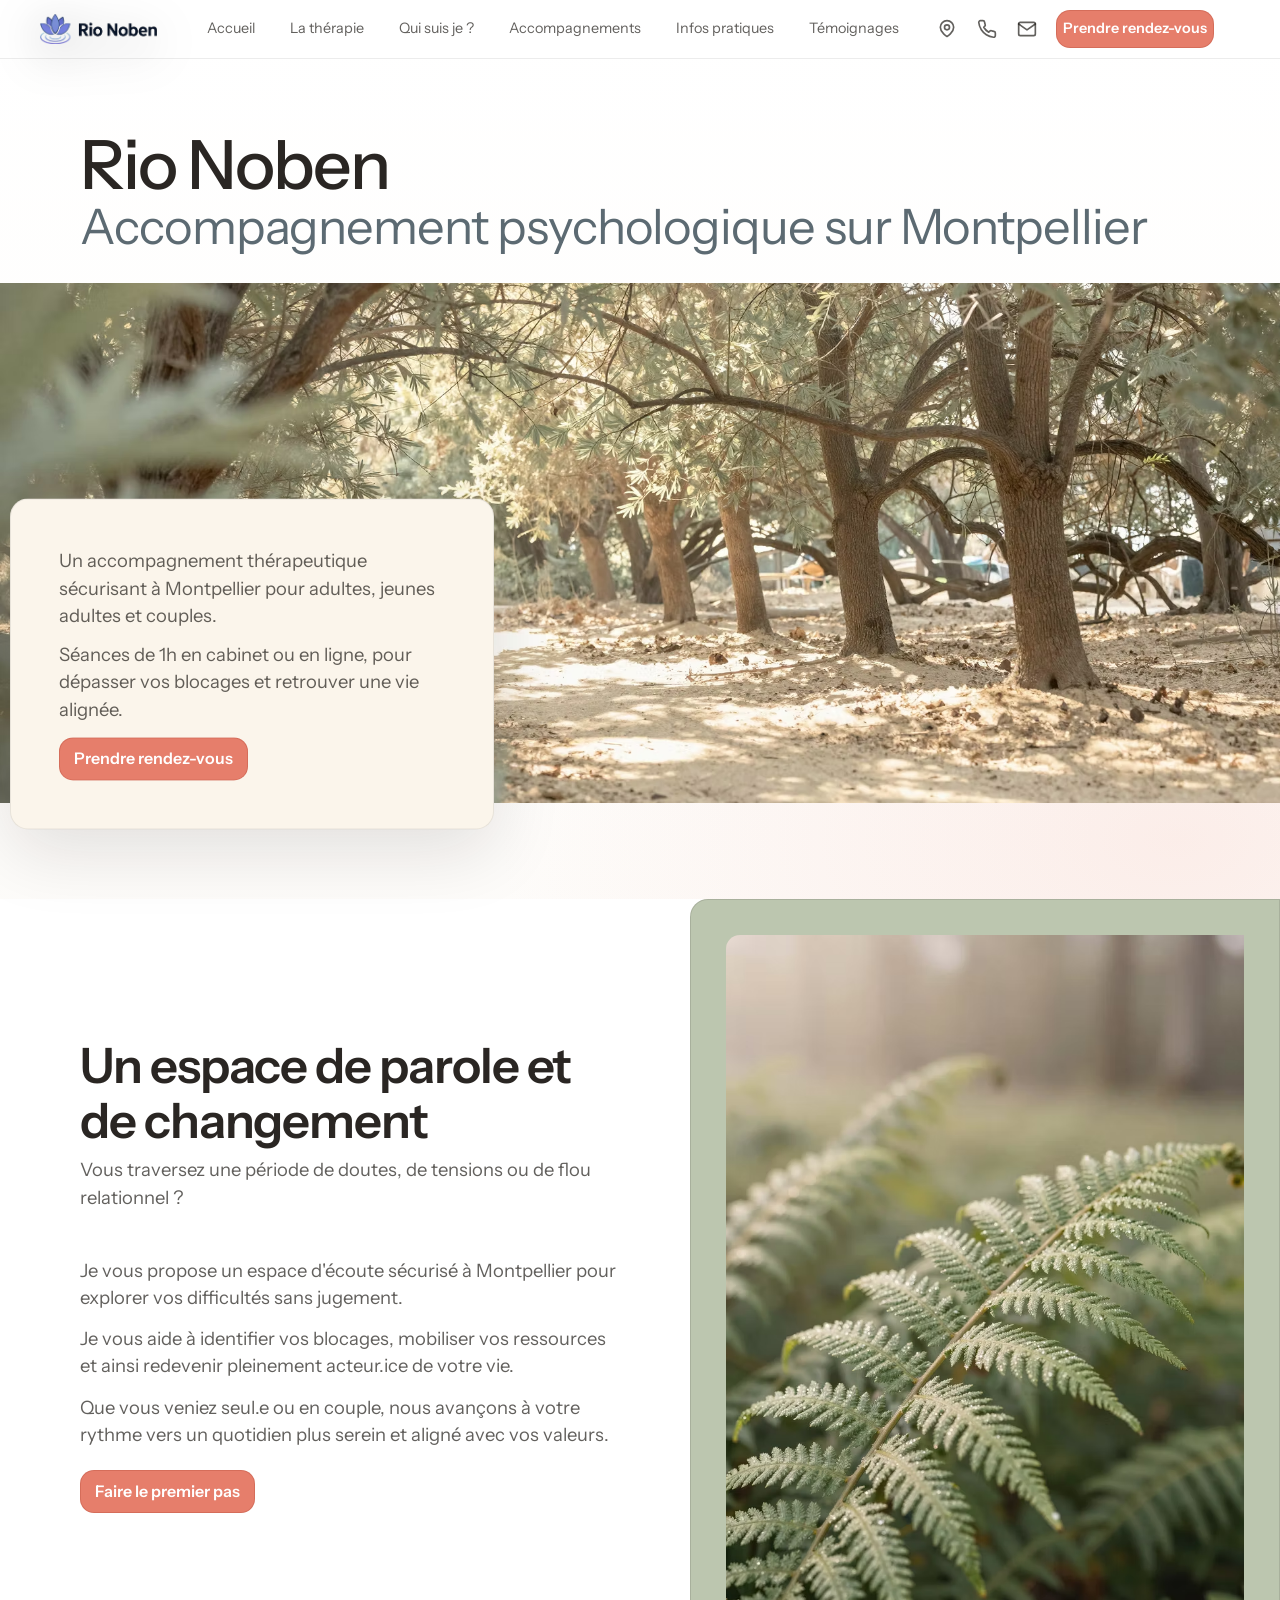
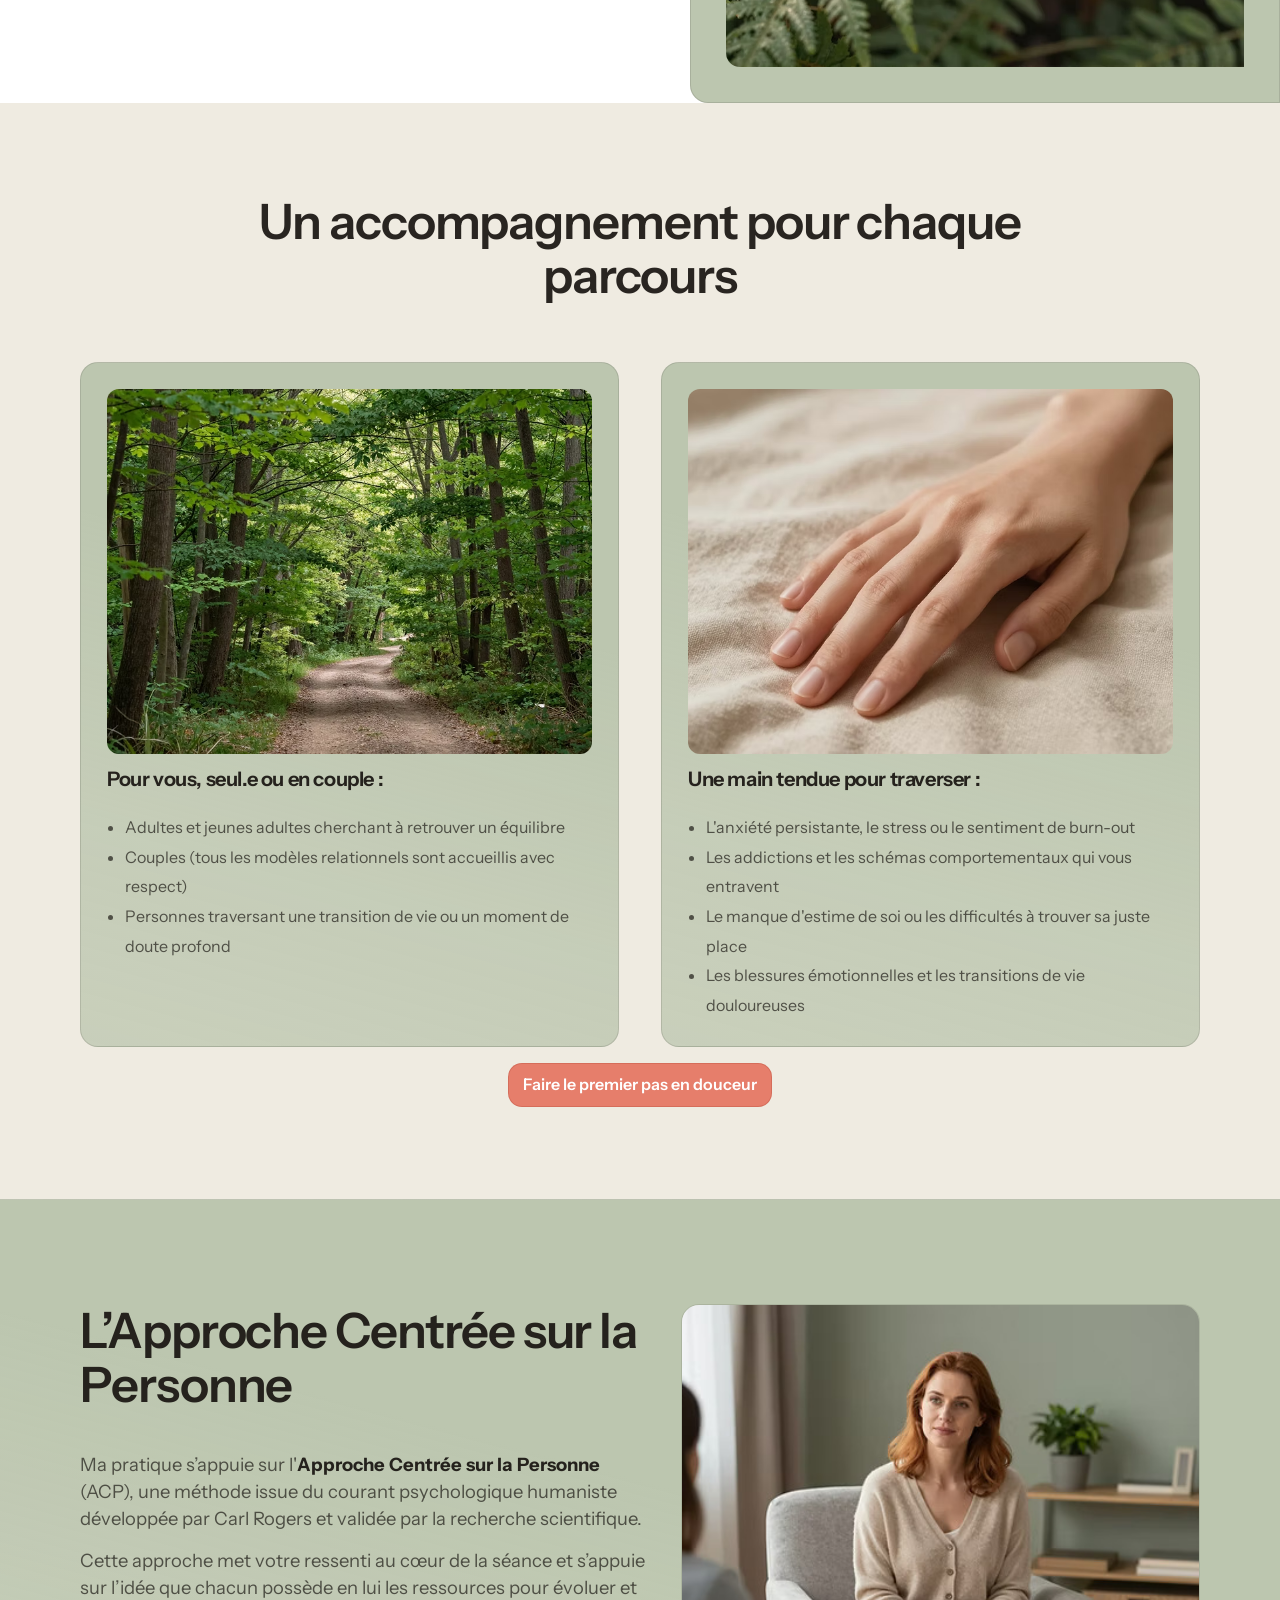
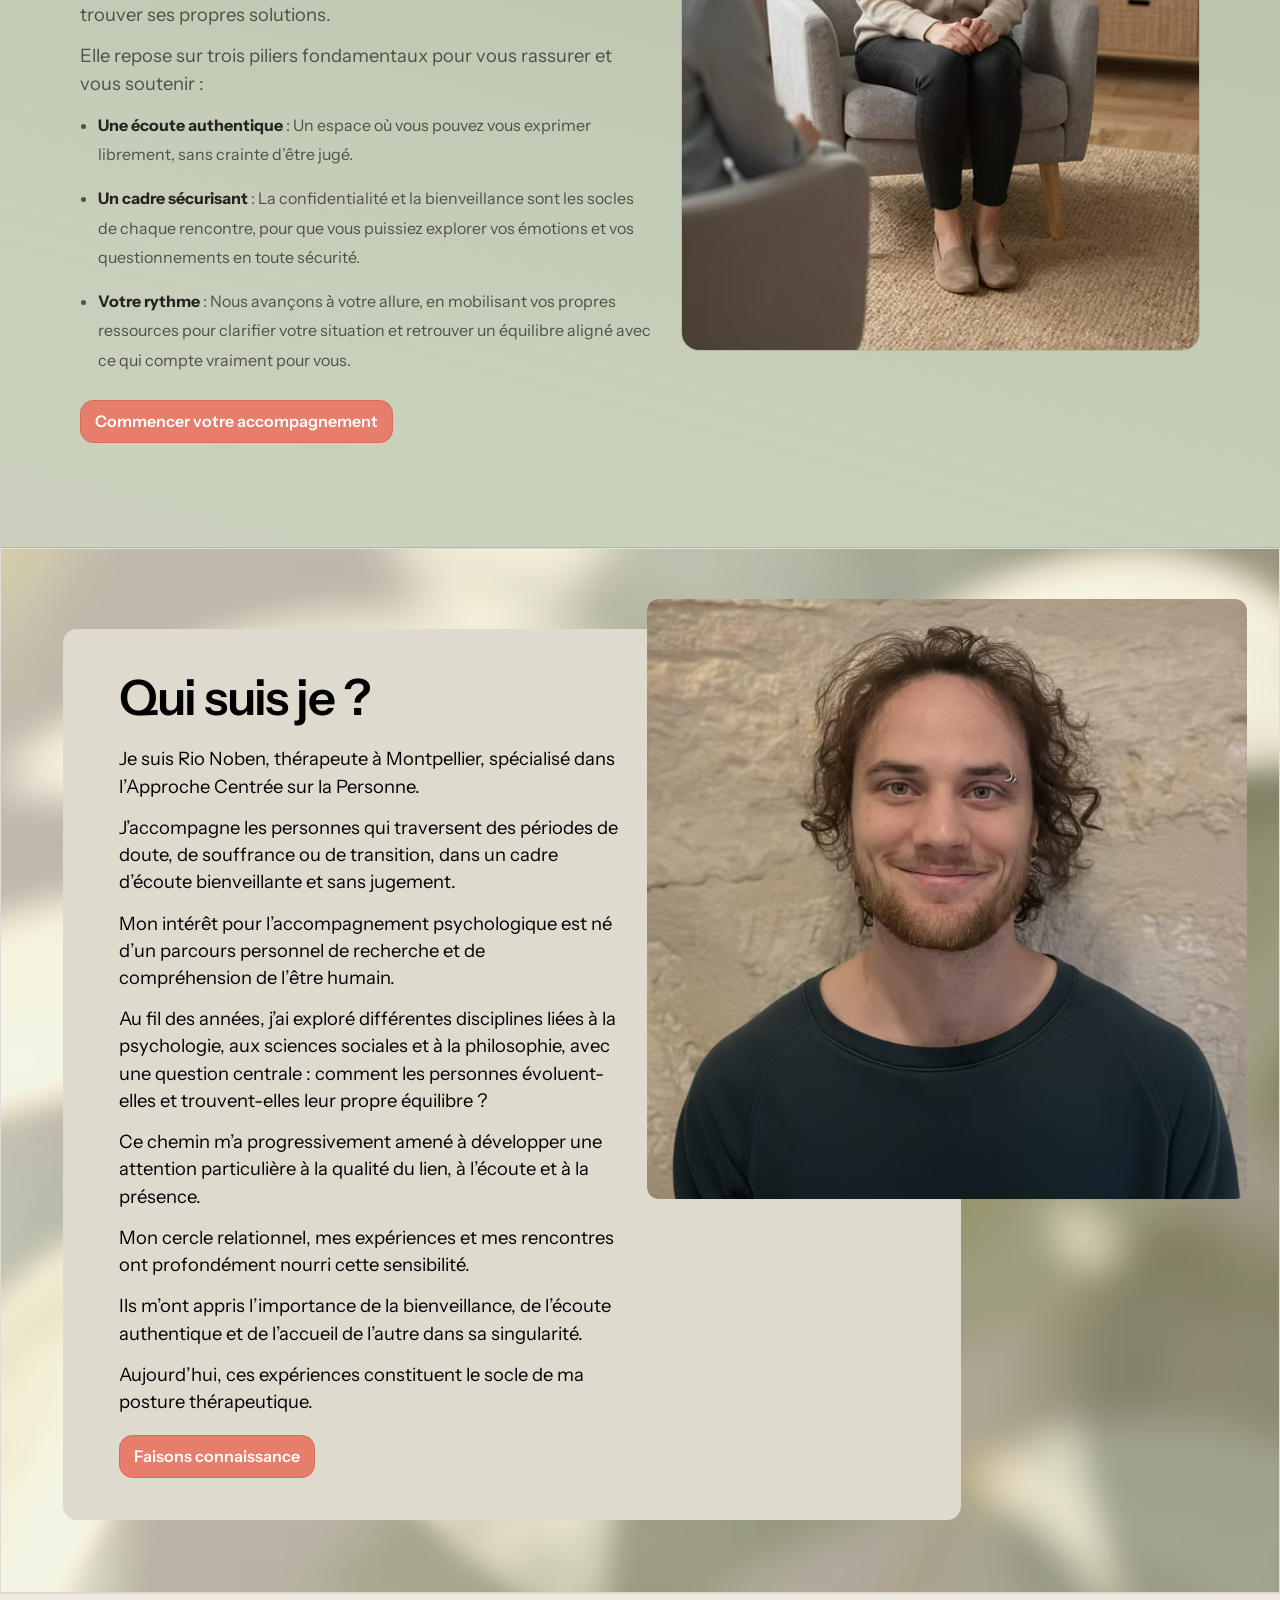
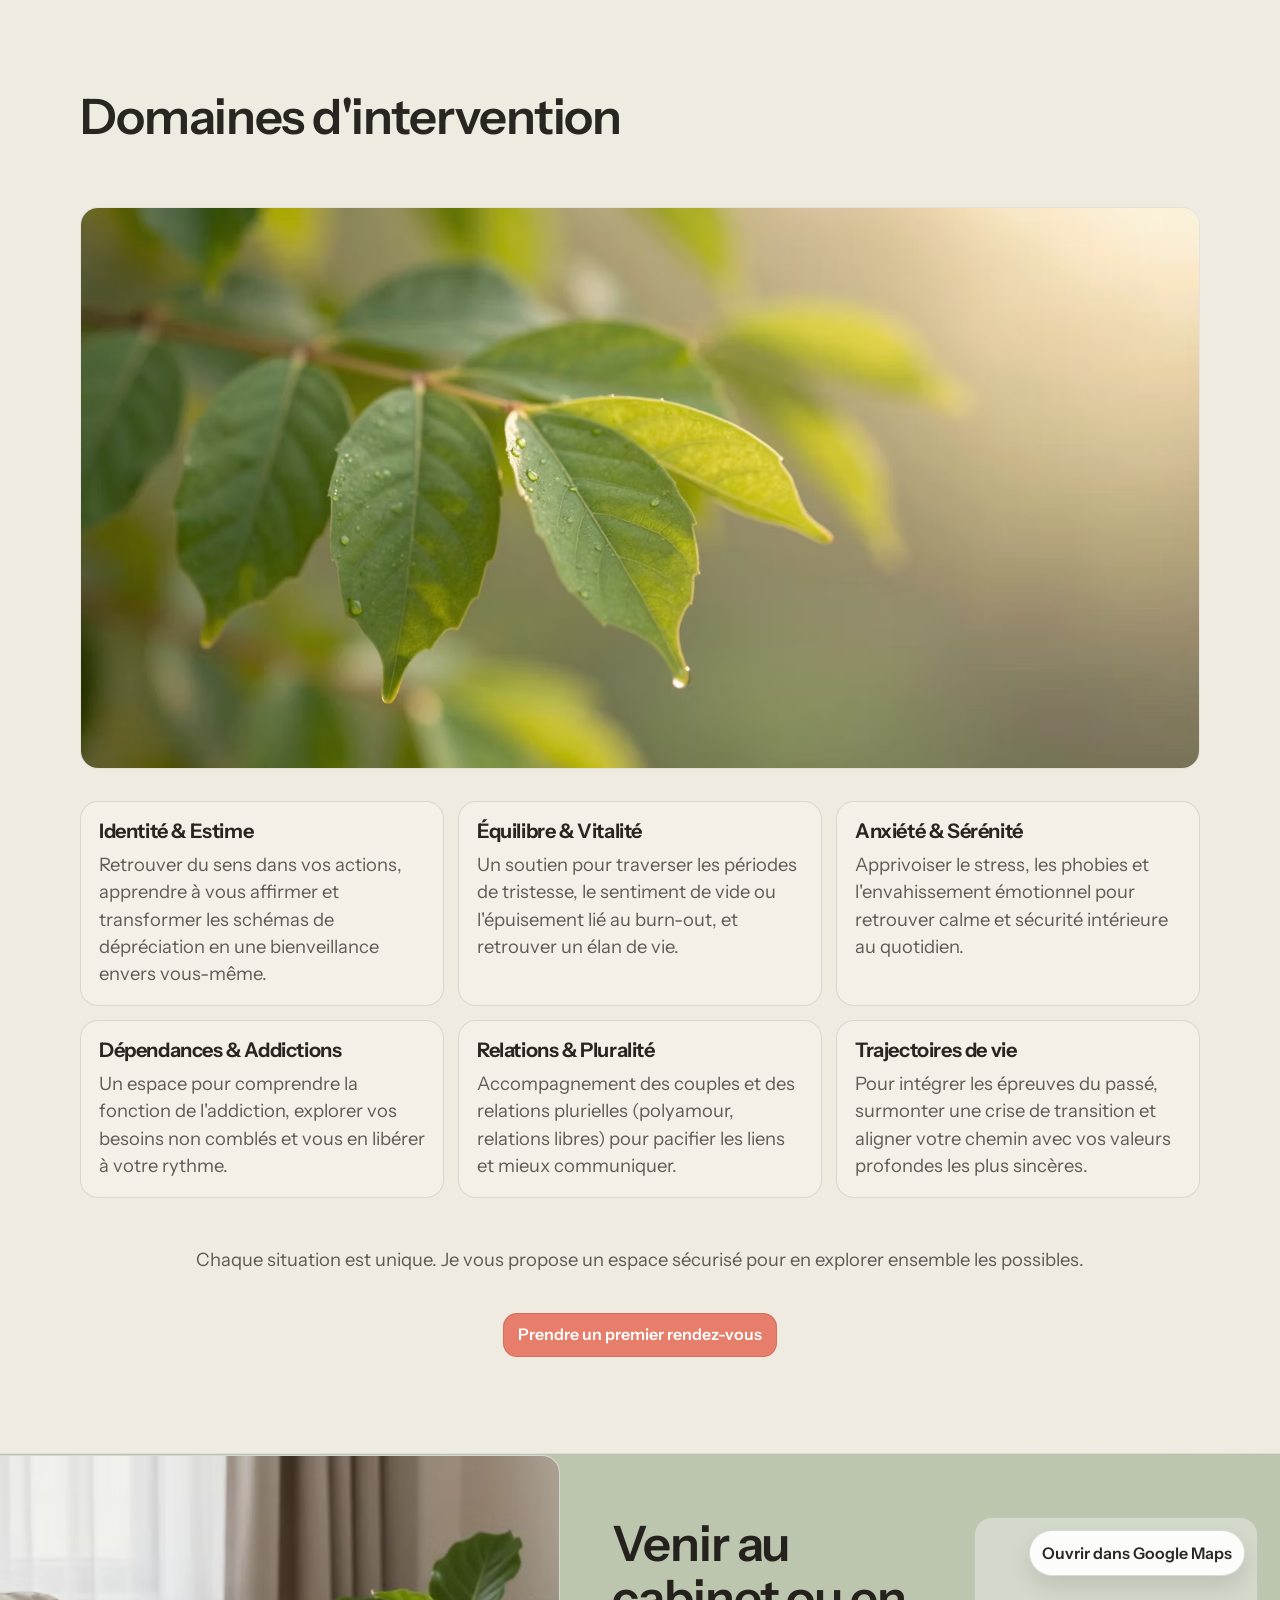
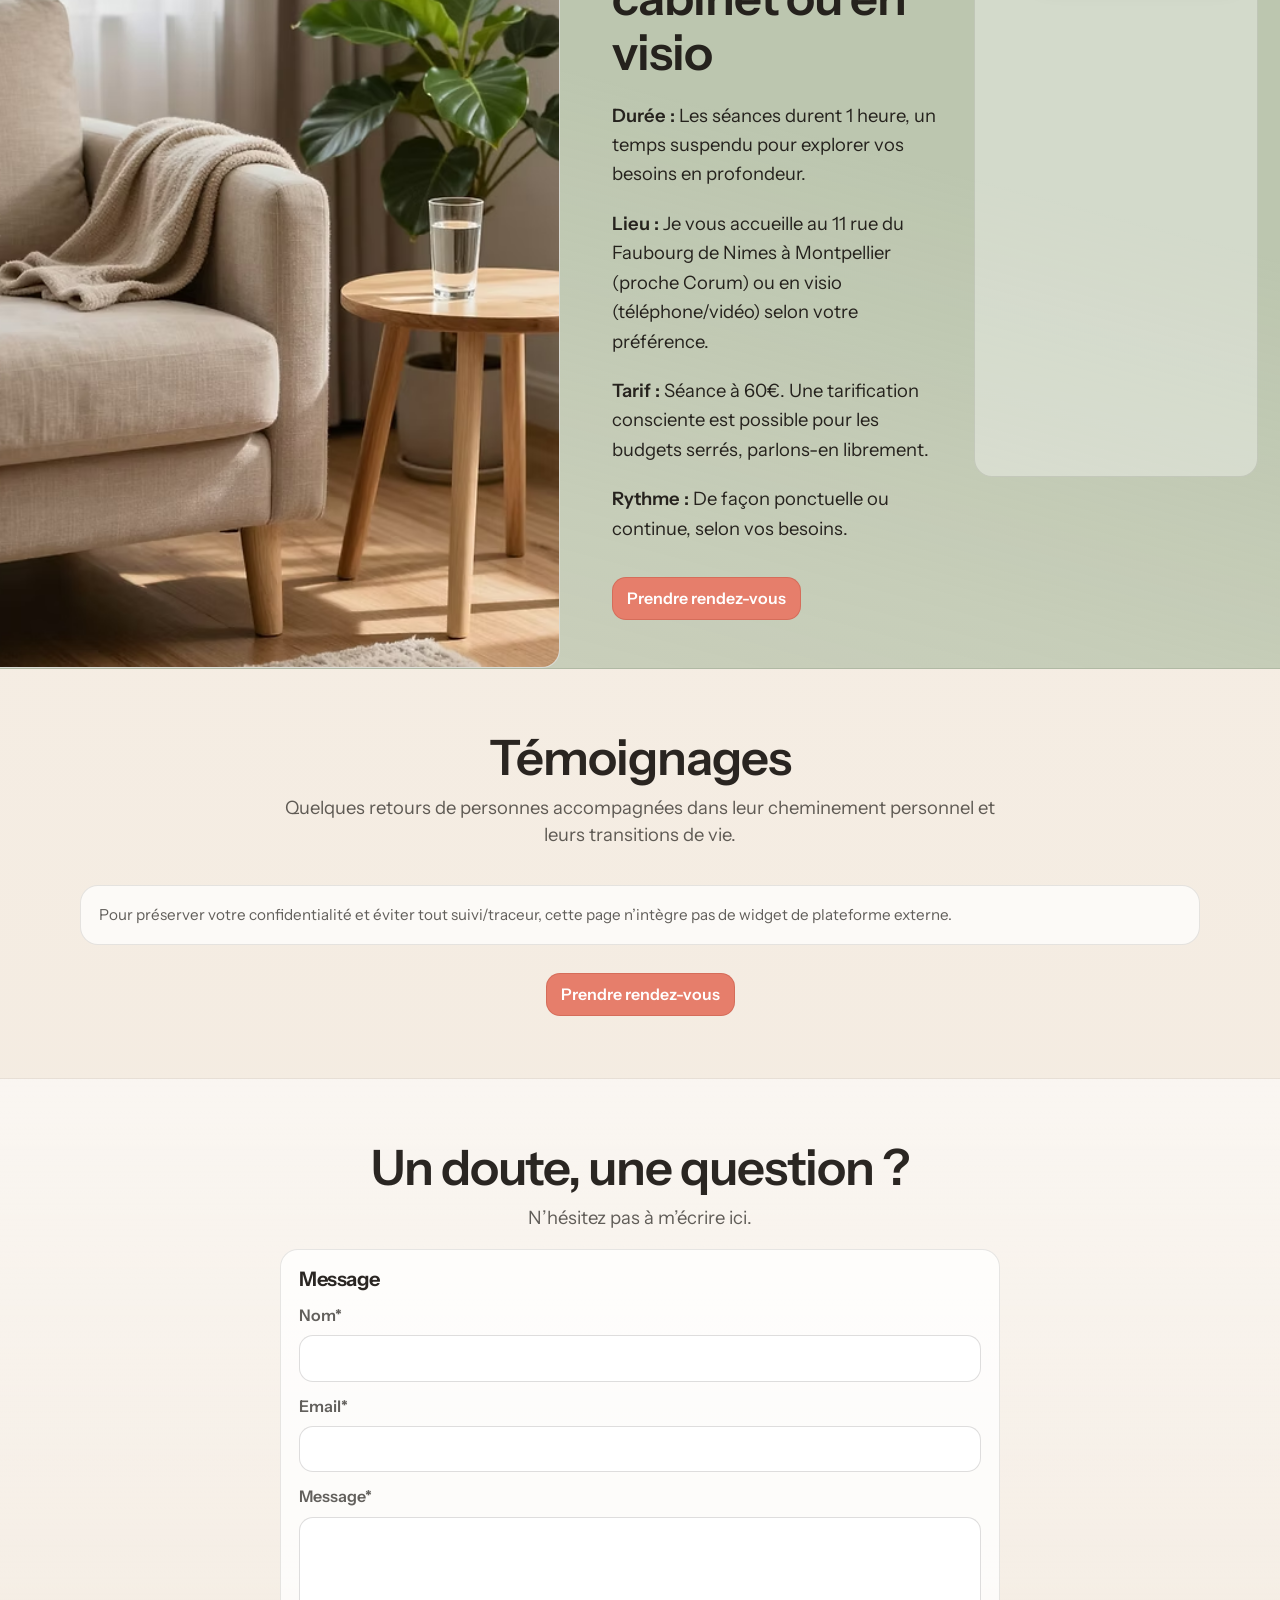
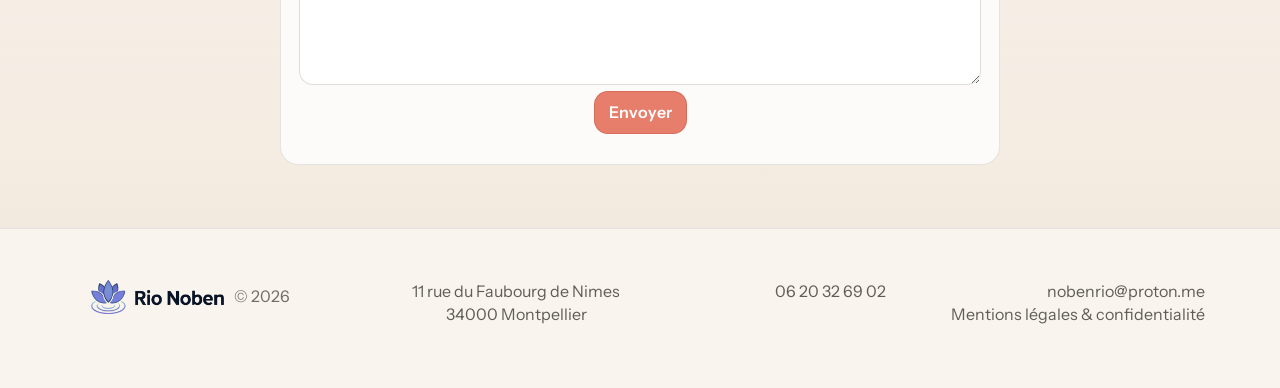
==== commit a7c970e4: "page legal, footer, fix size img2 and map" ====
--- a/index.html
+++ b/index.html
@@ -3,18 +3,137 @@
   <head>
     <meta charset="utf-8" />
     <meta name="viewport" content="width=device-width, initial-scale=1, viewport-fit=cover" />
-    <title>Rio Noben — Psychothérapie humaniste à Montpellier</title>
+    <title>Rio Noben — Thérapie humaniste à Montpellier</title>
     <meta
       name="description"
-      content="Rio Noben, psychothérapie humaniste. Accompagnement psychologique à Montpellier. Séances de 1h en cabinet ou en ligne."
+      content="Rio Noben, thérapie humaniste. Accompagnement psychologique à Montpellier. Séances de 1h en cabinet ou en ligne."
     />
+    <meta name="robots" content="index,follow,max-image-preview:large,max-snippet:-1,max-video-preview:-1" />
+    <meta name="author" content="Rio Noben" />
+    <meta name="theme-color" content="#fbf7f1" />
+    <meta name="referrer" content="strict-origin-when-cross-origin" />
+    <link rel="icon" href="./assets/logo.png" type="image/png" sizes="any" />
+    <link rel="apple-touch-icon" href="./assets/logo.png" />
+    <!-- URL du site : faire un rechercher-remplacer de https://rio-noben.fr/ si votre domaine hébergé est différent (ex. www). -->
+    <link rel="canonical" href="https://rio-noben.fr/" />
+    <link rel="alternate" hreflang="fr-FR" href="https://rio-noben.fr/" />
+    <link rel="alternate" hreflang="x-default" href="https://rio-noben.fr/" />
+    <!-- Open Graph -->
+    <meta property="og:type" content="website" />
+    <meta property="og:locale" content="fr_FR" />
+    <meta property="og:site_name" content="Rio Noben" />
+    <meta property="og:title" content="Rio Noben — Thérapie humaniste à Montpellier" />
+    <meta
+      property="og:description"
+      content="Rio Noben, thérapie humaniste. Accompagnement psychologique à Montpellier. Séances de 1h en cabinet ou en ligne."
+    />
+    <meta property="og:url" content="https://rio-noben.fr/" />
+    <meta property="og:image" content="https://rio-noben.fr/assets/logo.png" />
+    <meta property="og:image:alt" content="Rio Noben — cabinet de thérapie à Montpellier" />
+    <!-- Twitter / X Card -->
+    <meta name="twitter:card" content="summary_large_image" />
+    <meta name="twitter:title" content="Rio Noben — Thérapie humaniste à Montpellier" />
+    <meta
+      name="twitter:description"
+      content="Rio Noben, thérapie humaniste. Accompagnement psychologique à Montpellier. Séances de 1h en cabinet ou en ligne."
+    />
+    <meta name="twitter:image" content="https://rio-noben.fr/assets/logo.png" />
+    <script type="application/ld+json">
+      {
+        "@context": "https://schema.org",
+        "@graph": [
+          {
+            "@type": "WebSite",
+            "@id": "https://rio-noben.fr/#website",
+            "url": "https://rio-noben.fr/",
+            "name": "Rio Noben",
+            "description": "Thérapie humaniste — Approche centrée sur la personne. Cabinet à Montpellier, séances en présentiel ou en visio.",
+            "inLanguage": "fr-FR",
+            "publisher": { "@id": "https://rio-noben.fr/#business" }
+          },
+          {
+            "@type": "WebPage",
+            "@id": "https://rio-noben.fr/#webpage",
+            "url": "https://rio-noben.fr/",
+            "name": "Rio Noben — Thérapie humaniste à Montpellier",
+            "isPartOf": { "@id": "https://rio-noben.fr/#website" },
+            "about": { "@id": "https://rio-noben.fr/#business" },
+            "inLanguage": "fr-FR"
+          },
+          {
+            "@type": ["ProfessionalService", "LocalBusiness"],
+            "@id": "https://rio-noben.fr/#business",
+            "name": "Rio Noben",
+            "description": "Thérapeute à Montpellier, pratique en Approche centrée sur la personne (humaniste). Accompagnement pour adultes, jeunes adultes et couples — cabinet ou visio.",
+            "url": "https://rio-noben.fr/",
+            "image": ["https://rio-noben.fr/assets/logo.png"],
+            "telephone": "+33620326902",
+            "email": "nobenrio@proton.me",
+            "address": {
+              "@type": "PostalAddress",
+              "streetAddress": "11 rue du Faubourg de Nîmes",
+              "addressLocality": "Montpellier",
+              "postalCode": "34000",
+              "addressCountry": "FR"
+            },
+            "geo": {
+              "@type": "GeoCoordinates",
+              "latitude": 43.6142286,
+              "longitude": 3.8811509
+            },
+            "hasMap": "https://maps.app.goo.gl/gshppzLab6hhDkXB8",
+            "areaServed": {
+              "@type": "AdministrativeArea",
+              "name": "Montpellier et périphérie"
+            },
+            "priceRange": "€",
+            "makesOffer": {
+              "@type": "Offer",
+              "url": "https://calendar.tmhsuite.com/rionoben",
+              "price": "60",
+              "priceCurrency": "EUR",
+              "itemOffered": {
+                "@type": "Service",
+                "name": "Séance de thérapie (1 h)",
+                "description": "Séance d’une heure, en cabinet à Montpellier ou en visio (téléphone / vidéo), selon votre préférence."
+              }
+            },
+            "potentialAction": {
+              "@type": "ReserveAction",
+              "name": "Prendre rendez-vous",
+              "target": {
+                "@type": "EntryPoint",
+                "urlTemplate": "https://calendar.tmhsuite.com/rionoben",
+                "inLanguage": "fr",
+                "actionPlatform": [
+                  "http://schema.org/DesktopWebPlatform",
+                  "http://schema.org/MobileWebPlatform"
+                ]
+              }
+            }
+          },
+          {
+            "@type": "Person",
+            "@id": "https://rio-noben.fr/#person",
+            "name": "Rio Noben",
+            "jobTitle": "Thérapeute",
+            "worksFor": { "@id": "https://rio-noben.fr/#business" },
+            "knowsAbout": [
+              "Thérapie humaniste",
+              "Approche centrée sur la personne",
+              "Carl Rogers"
+            ],
+            "image": "https://rio-noben.fr/assets/profile.avif"
+          }
+        ]
+      }
+    </script>
     <link rel="preconnect" href="https://fonts.googleapis.com" />
     <link rel="preconnect" href="https://fonts.gstatic.com" crossorigin />
     <link
       href="https://fonts.googleapis.com/css2?family=Instrument+Sans:ital,wght@0,400..700;1,400..700&display=swap"
       rel="stylesheet"
     />
-    <link rel="stylesheet" href="https://www.psychologue.net/10017784/css/widget.css" />
     <link rel="stylesheet" href="./styles.css" />
     <script defer src="./main.js"></script>
   </head>
@@ -459,6 +578,15 @@
                 loading="lazy"
                 referrerpolicy="no-referrer-when-downgrade"
               ></iframe>
+              <a
+                class="modalites-map__cta"
+                href="https://maps.app.goo.gl/gshppzLab6hhDkXB8"
+                target="_blank"
+                rel="noopener noreferrer"
+                aria-label="Ouvrir la fiche dans Google Maps (nouvel onglet)"
+              >
+                Ouvrir dans Google Maps
+              </a>
             </div>
           </div>
         </div>
@@ -471,29 +599,11 @@
             <p>Quelques retours de personnes accompagnées dans leur cheminement personnel et leurs transitions de vie.</p>
           </div>
 
-          <div class="two-col two-col--narrow-left">
-            <div class="temoignages-aside">
-              <div class="media card media--sm temoignages-photo" aria-label="Illustration">
-                <img class="media__img" src="./assets/9.avif" alt="" loading="lazy" />
-              </div>
-            </div>
-
-            <div class="card temoignages-reviews">
-              <div id="js_widget" class="ie-common-widget ie-reviews"></div>
-              <script
-                type="text/javascript"
-                src="https://www.psychologue.net/widget/review_extended?com=476935&amp;h=940d279074fee1da23d74953ffe6aba8&amp;v=10"
-              ></script>
-            </div>
-          </div>
-
-          <div class="temoignages-stamp">
-            <img
-              src="https://www.psychologue.net/stamp.xpng?com=476935&amp;v=10"
-              alt="Rio Noben"
-              loading="lazy"
-              decoding="async"
-            />
+          <div class="card temoignages-reviews">
+            <p class="fine">
+              Pour préserver votre confidentialité et éviter tout suivi/traceur, cette page n’intègre pas de widget de
+              plateforme externe.
+            </p>
           </div>
 
           <div class="temoignages-cta">
@@ -552,8 +662,12 @@
             <img class="footer-logo" src="./assets/logo.png" alt="Rio Noben" loading="lazy" />
             <span class="footer-year">© <span id="year"></span></span>
           </div>
-          <div class="footer-col">11 rue du Faubourg de Nimes, 34000 Montpellier</div>
-          <div class="footer-col"><a href="mailto:nobenrio@proton.me">nobenrio@proton.me</a></div>
+          <div class="footer-col">11 rue du Faubourg de Nimes<br />34000 Montpellier</div>
+          <div class="footer-col"><a href="tel:+33620326902">06 20 32 69 02</a></div>
+          <div class="footer-col">
+            <a href="mailto:nobenrio@proton.me">nobenrio@proton.me</a><br />
+            <a href="./mentions-legales.html">Mentions légales &amp; confidentialité</a>
+          </div>
         </div>
       </div>
     </footer>
--- a/styles.css
+++ b/styles.css
@@ -1002,6 +1002,7 @@
   align-self: stretch;
   display: flex;
   flex-direction: column;
+  position: relative;
 }
 
 #modalites .modalites-map__frame {
@@ -1011,6 +1012,34 @@
   min-height: 260px;
   height: 100%;
   border: 0;
+}
+
+#modalites .modalites-map__cta {
+  position: absolute;
+  top: 12px;
+  right: 12px;
+  z-index: 2;
+  display: inline-flex;
+  align-items: center;
+  gap: 8px;
+  padding: 10px 12px;
+  border-radius: 999px;
+  border: 1px solid rgba(24, 20, 16, 0.14);
+  background: rgba(255, 255, 255, 0.92);
+  color: inherit;
+  font-weight: 600;
+  text-decoration: none;
+  box-shadow: 0 10px 22px rgba(24, 20, 16, 0.12);
+  backdrop-filter: blur(6px);
+}
+
+#modalites .modalites-map__cta:hover {
+  transform: translateY(-1px);
+}
+
+#modalites .modalites-map__cta:focus-visible {
+  outline: 3px solid rgba(99, 131, 120, 0.55);
+  outline-offset: 3px;
 }
 
 #modalites .modalites-head.section-head {
@@ -1481,7 +1510,7 @@
 .section--espace .section-head {
   margin-bottom: 0;
   padding-top: clamp(88px, 12vw, 140px);
-  padding-bottom: clamp(28px, 4vw, 48px);
+  padding-bottom: clamp(18px, 3vw, 32px);
 }
 
 .section--pour-qui {
@@ -1564,7 +1593,7 @@
 /* « Un espace de parole… » : grille pleine largeur, image collée au bord droit du viewport */
 .container.espace {
   display: grid;
-  grid-template-columns: minmax(0, 1.05fr) minmax(0, 0.95fr);
+  grid-template-columns: minmax(0, 1fr) minmax(0, 1.05fr);
   gap: clamp(28px, 4vw, 48px);
   align-items: stretch;
   width: 100%;
@@ -1577,6 +1606,7 @@
 
 .espace__text {
   min-width: 0;
+  padding-right: clamp(10px, 1.8vw, 24px);
 }
 
 .section--espace .espace__text > p {
@@ -1594,7 +1624,7 @@
   display: flex;
   flex-direction: column;
   padding: clamp(19px, 3.5vw, 35px);
-  min-height: min(320px, 50vh);
+  min-height: min(360px, 54vh);
   margin-top: 0;
   margin-bottom: 0;
   overflow: hidden;
@@ -1607,7 +1637,7 @@
 .espace__media .media__img {
   width: 100%;
   flex: 1;
-  min-height: 260px;
+  min-height: 300px;
   object-fit: cover;
   display: block;
   border-top-left-radius: var(--radius-sm);
@@ -1626,8 +1656,8 @@
   }
 
   .espace__media.media--sage {
-    min-height: 240px;
-    max-width: min(100%, 520px);
+    min-height: 260px;
+    max-width: min(100%, 560px);
     margin-inline: auto;
     border-radius: var(--radius);
   }
@@ -1708,21 +1738,22 @@
 }
 
 .site-footer {
-  padding: 36px 0 calc(46px + env(safe-area-inset-bottom, 0px));
+  padding: clamp(34px, 4vw, 52px) 0 calc(clamp(44px, 5vw, 62px) + env(safe-area-inset-bottom, 0px));
   border-top: 1px solid rgba(24, 20, 16, 0.08);
   background: rgba(255, 255, 255, 0.45);
 }
 
 .footer-row {
   display: grid;
-  grid-template-columns: 1fr 1.2fr 1fr;
-  gap: 12px;
+  grid-template-columns: auto minmax(220px, 1.4fr) auto auto;
+  gap: clamp(12px, 2.2vw, 22px);
   align-items: center;
   color: var(--muted);
 }
 
 .footer-col {
   min-width: 0;
+  line-height: 1.45;
 }
 
 .footer-col--brand {
@@ -1739,6 +1770,7 @@
 
 .footer-year {
   white-space: nowrap;
+  opacity: 0.9;
 }
 
 .footer-col:nth-child(1) {
@@ -1750,7 +1782,38 @@
 }
 
 .footer-col:nth-child(3) {
+  text-align: center;
+}
+
+.footer-col:nth-child(4) {
   text-align: right;
+}
+
+/* Desktop footer: align columns cleanly & avoid awkward wraps */
+@media (min-width: 821px) {
+  .footer-row {
+    grid-template-columns:
+      minmax(180px, 1fr)
+      minmax(300px, 1.7fr)
+      minmax(150px, 0.9fr)
+      minmax(220px, 1.1fr);
+    align-items: start;
+    justify-items: center;
+    gap: clamp(14px, 2.6vw, 26px);
+  }
+
+  .footer-col {
+    text-align: center;
+  }
+
+  .footer-col:nth-child(3),
+  .footer-col:nth-child(4) {
+    white-space: nowrap;
+  }
+
+  .footer-col--brand {
+    justify-content: center;
+  }
 }
 
 @media (max-width: 820px) {
@@ -1760,7 +1823,8 @@
   }
   .footer-col:nth-child(1),
   .footer-col:nth-child(2),
-  .footer-col:nth-child(3) {
+  .footer-col:nth-child(3),
+  .footer-col:nth-child(4) {
     text-align: left;
   }
 }
@@ -2356,7 +2420,8 @@
 
   .footer-col:nth-child(1),
   .footer-col:nth-child(2),
-  .footer-col:nth-child(3) {
+  .footer-col:nth-child(3),
+  .footer-col:nth-child(4) {
     text-align: center;
   }
 
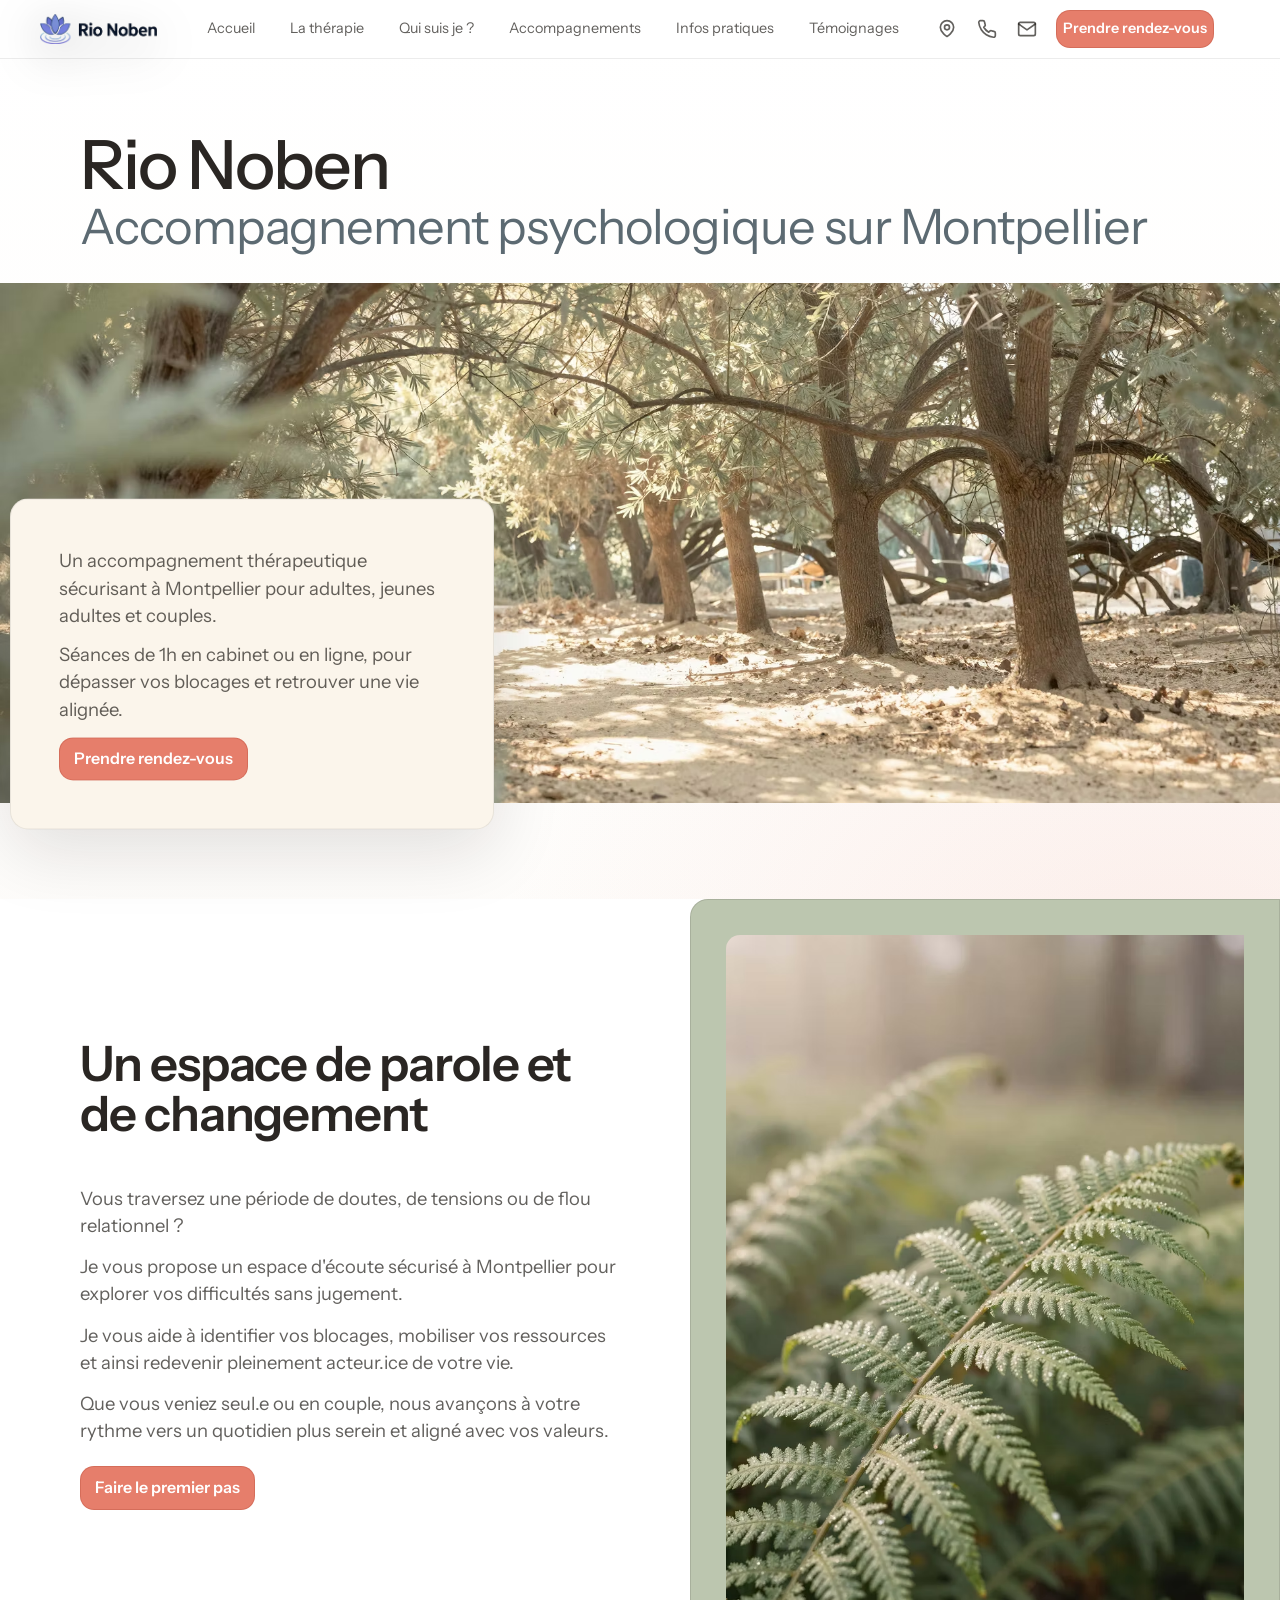
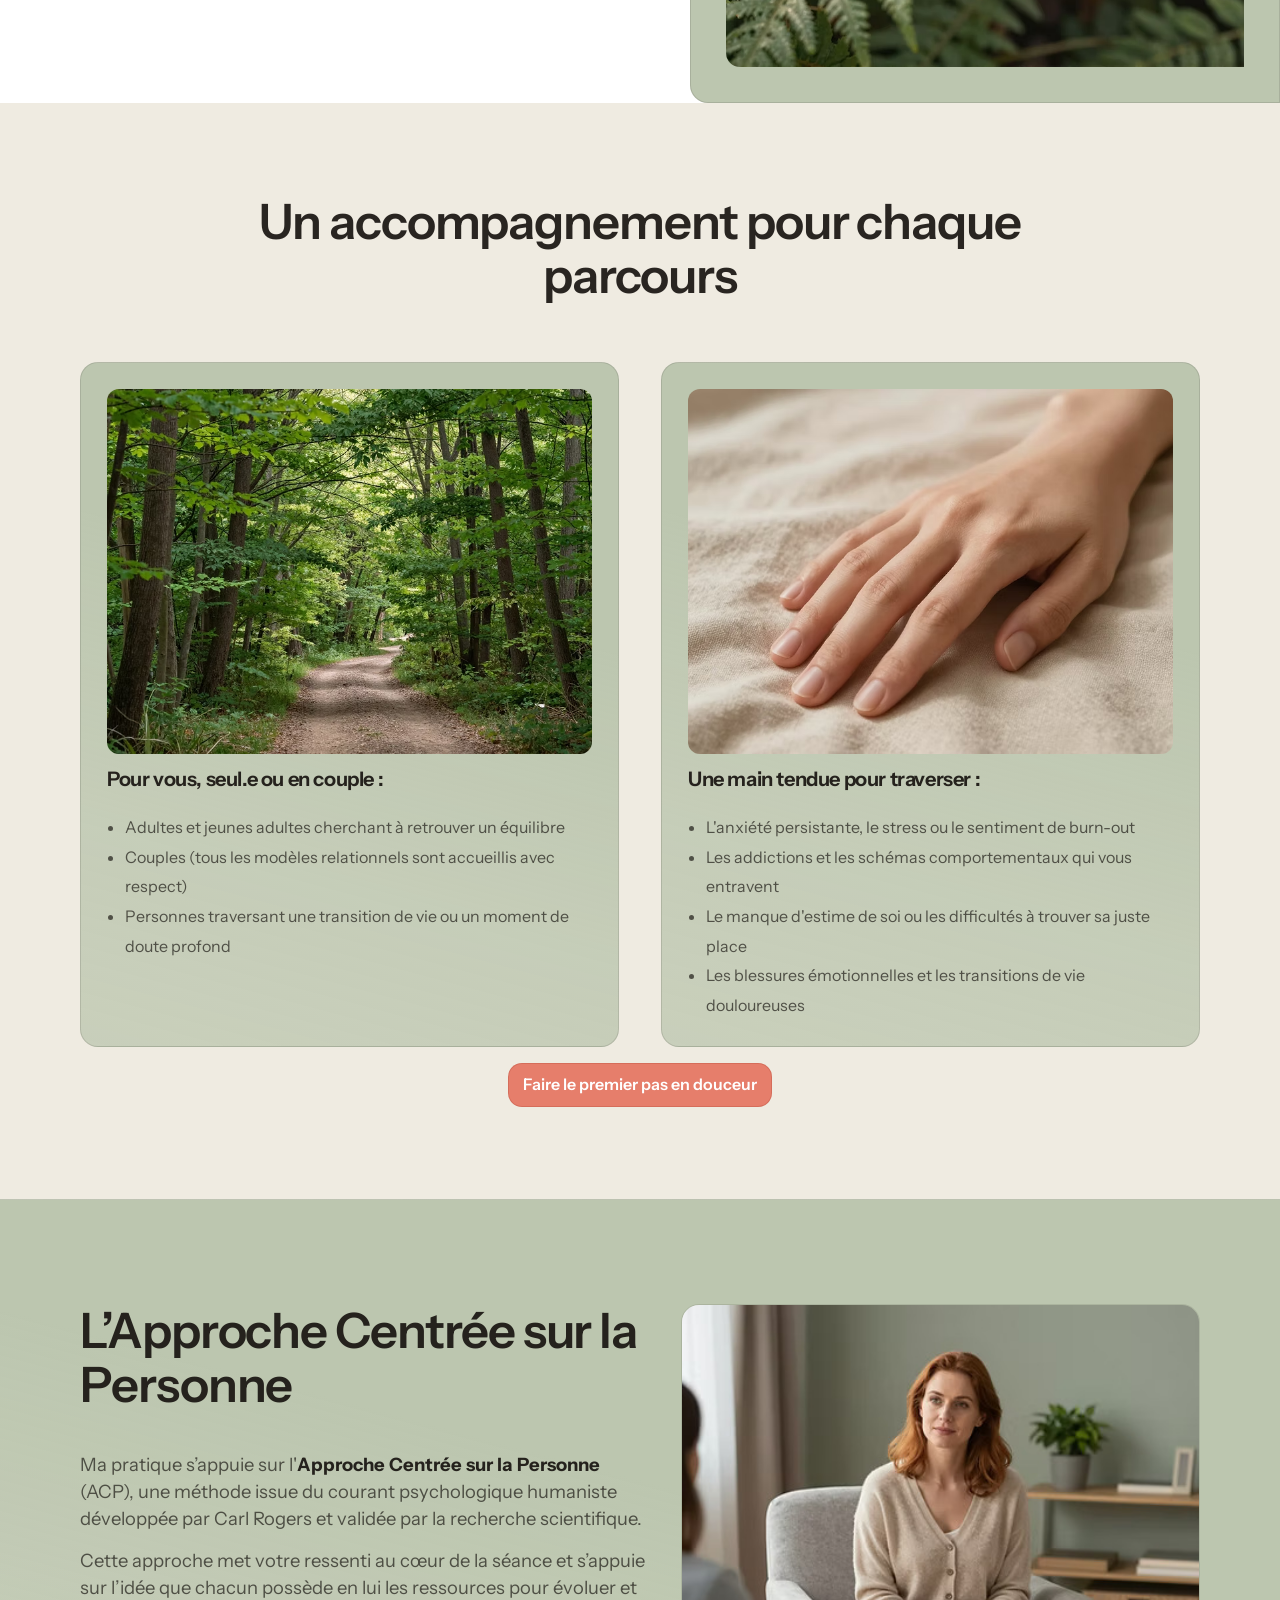
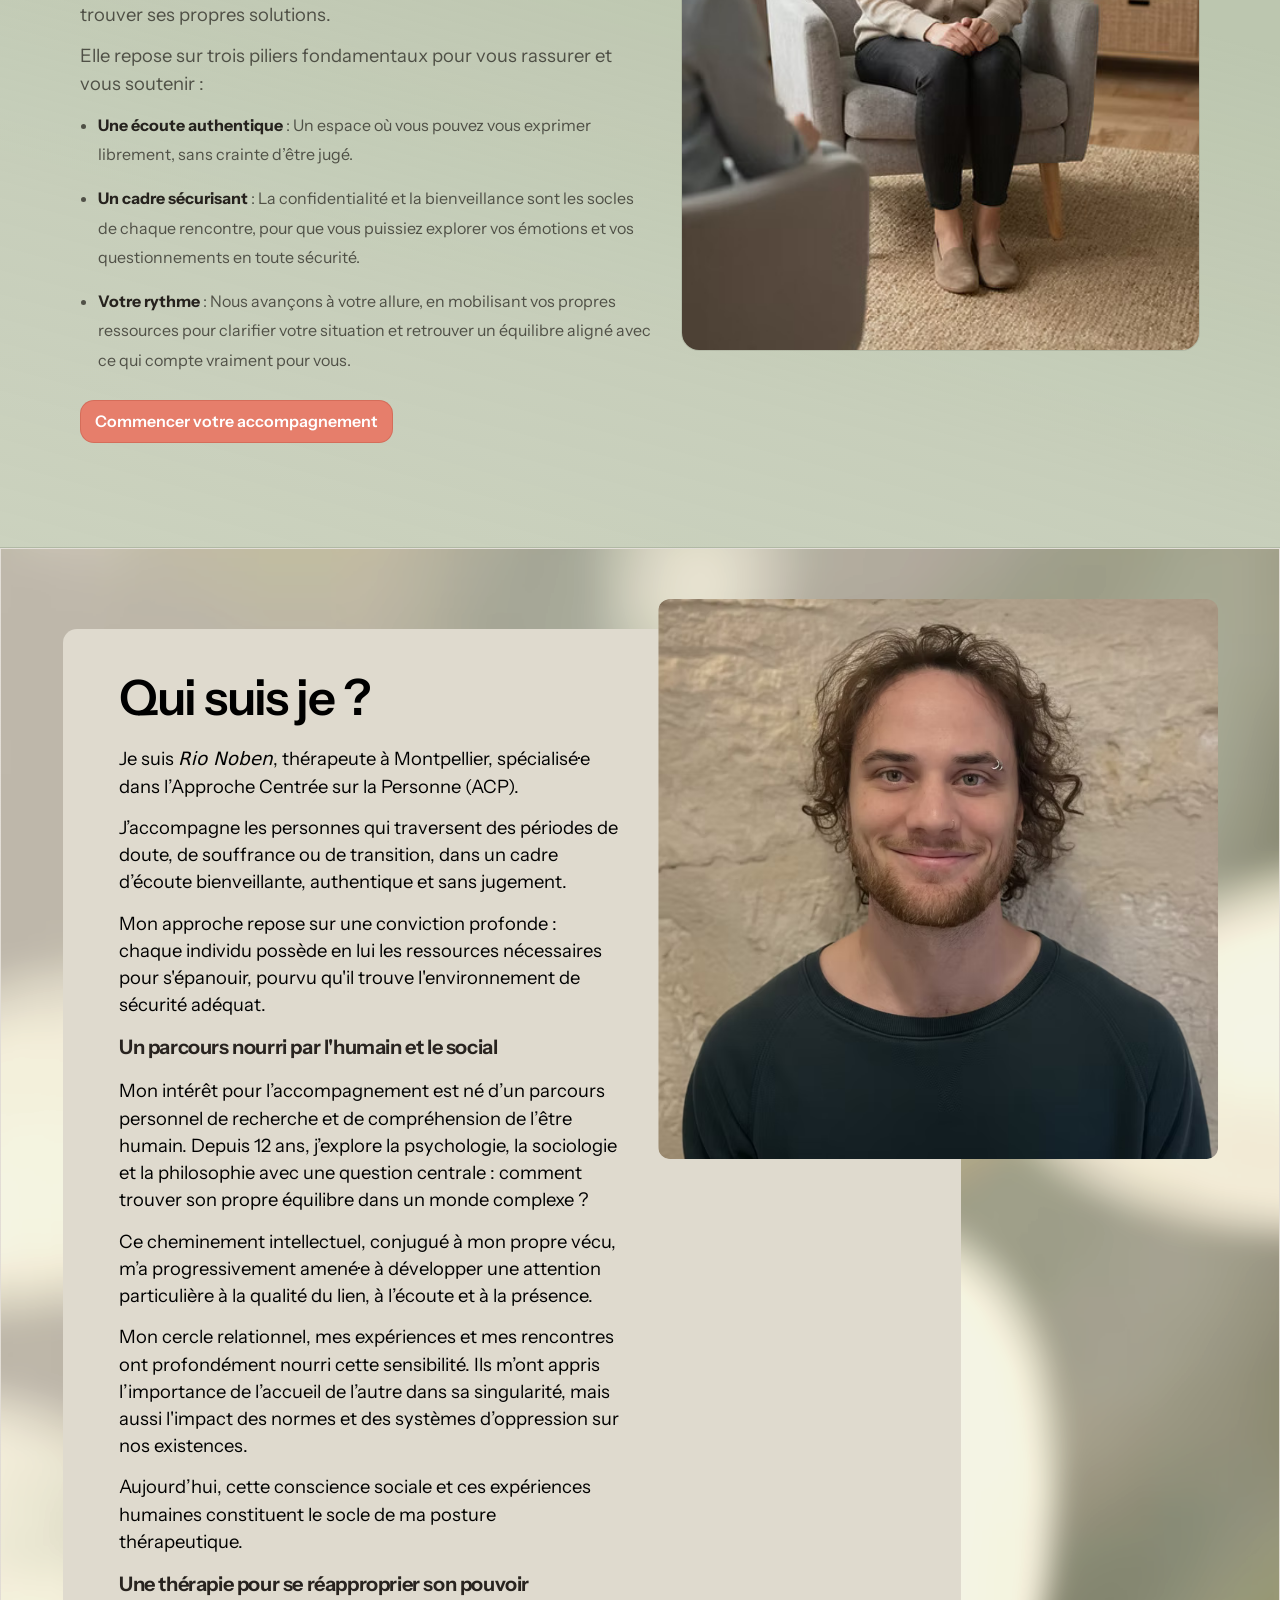
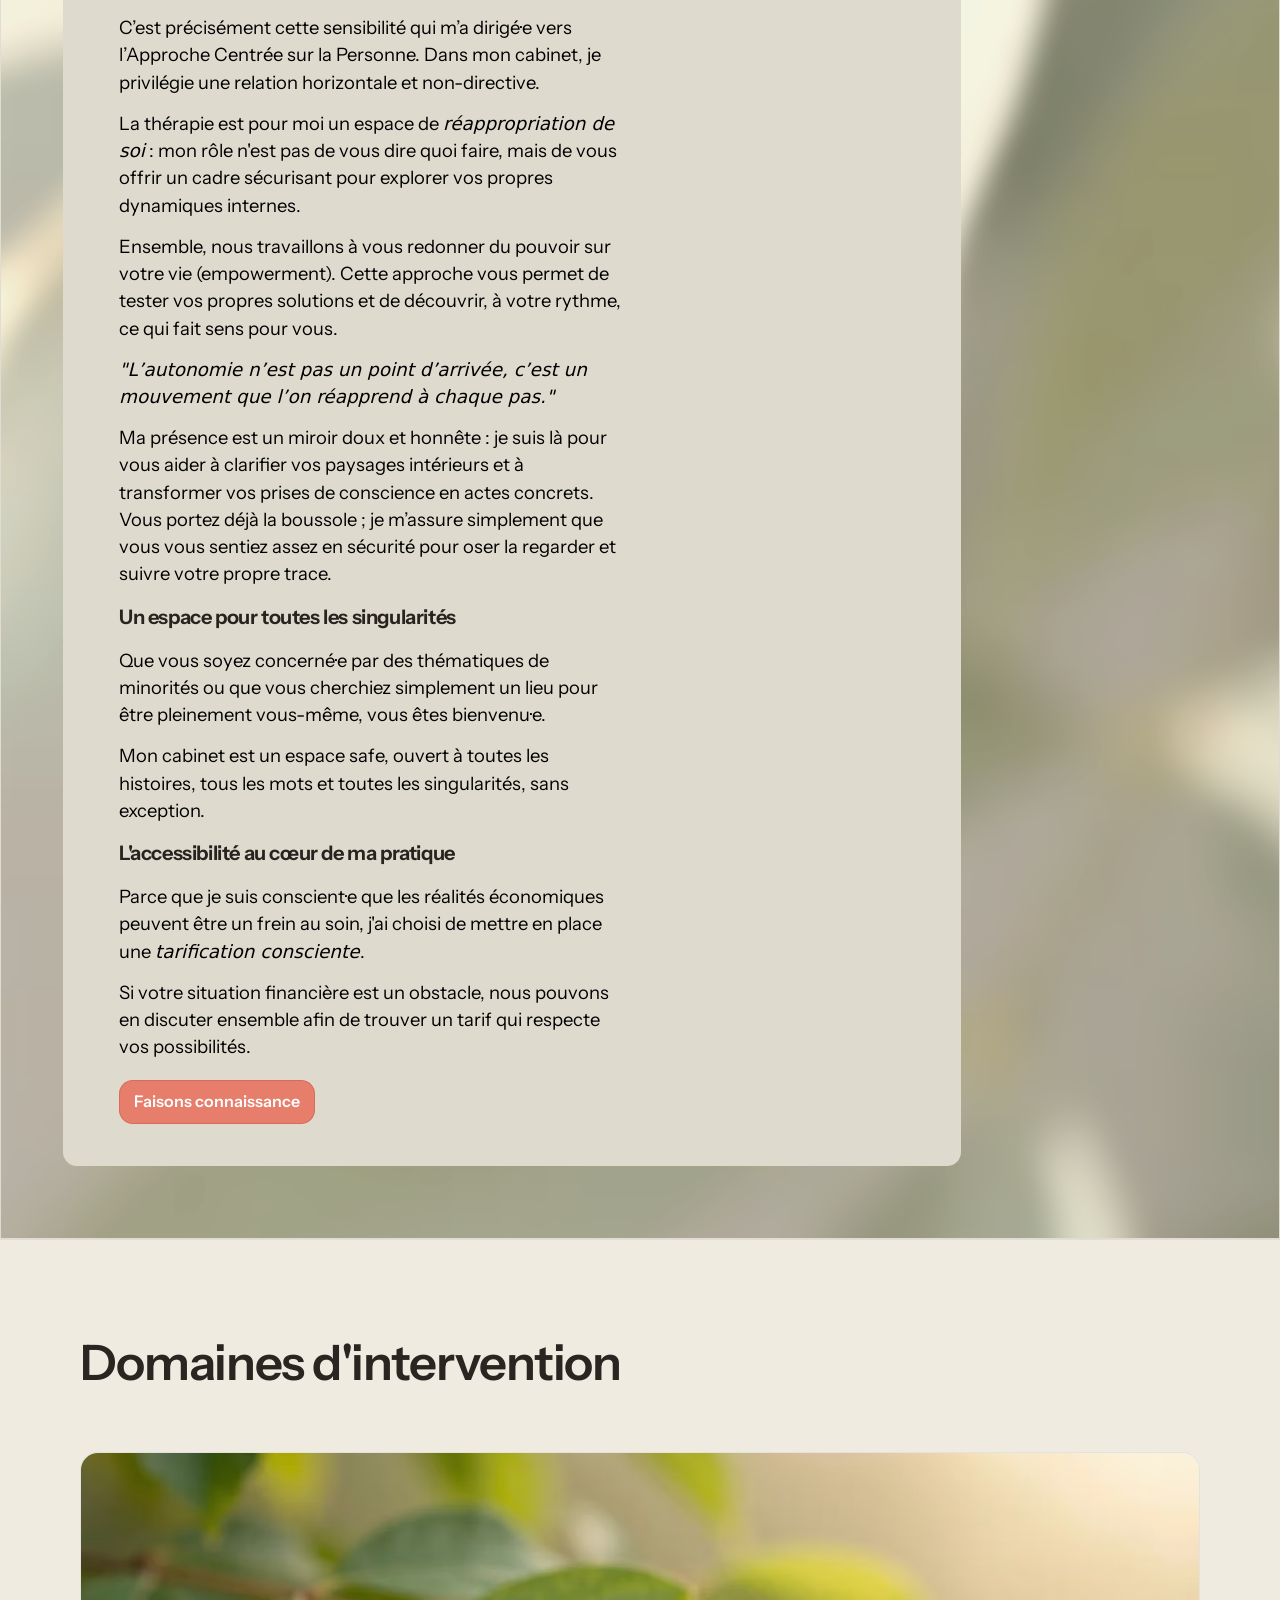
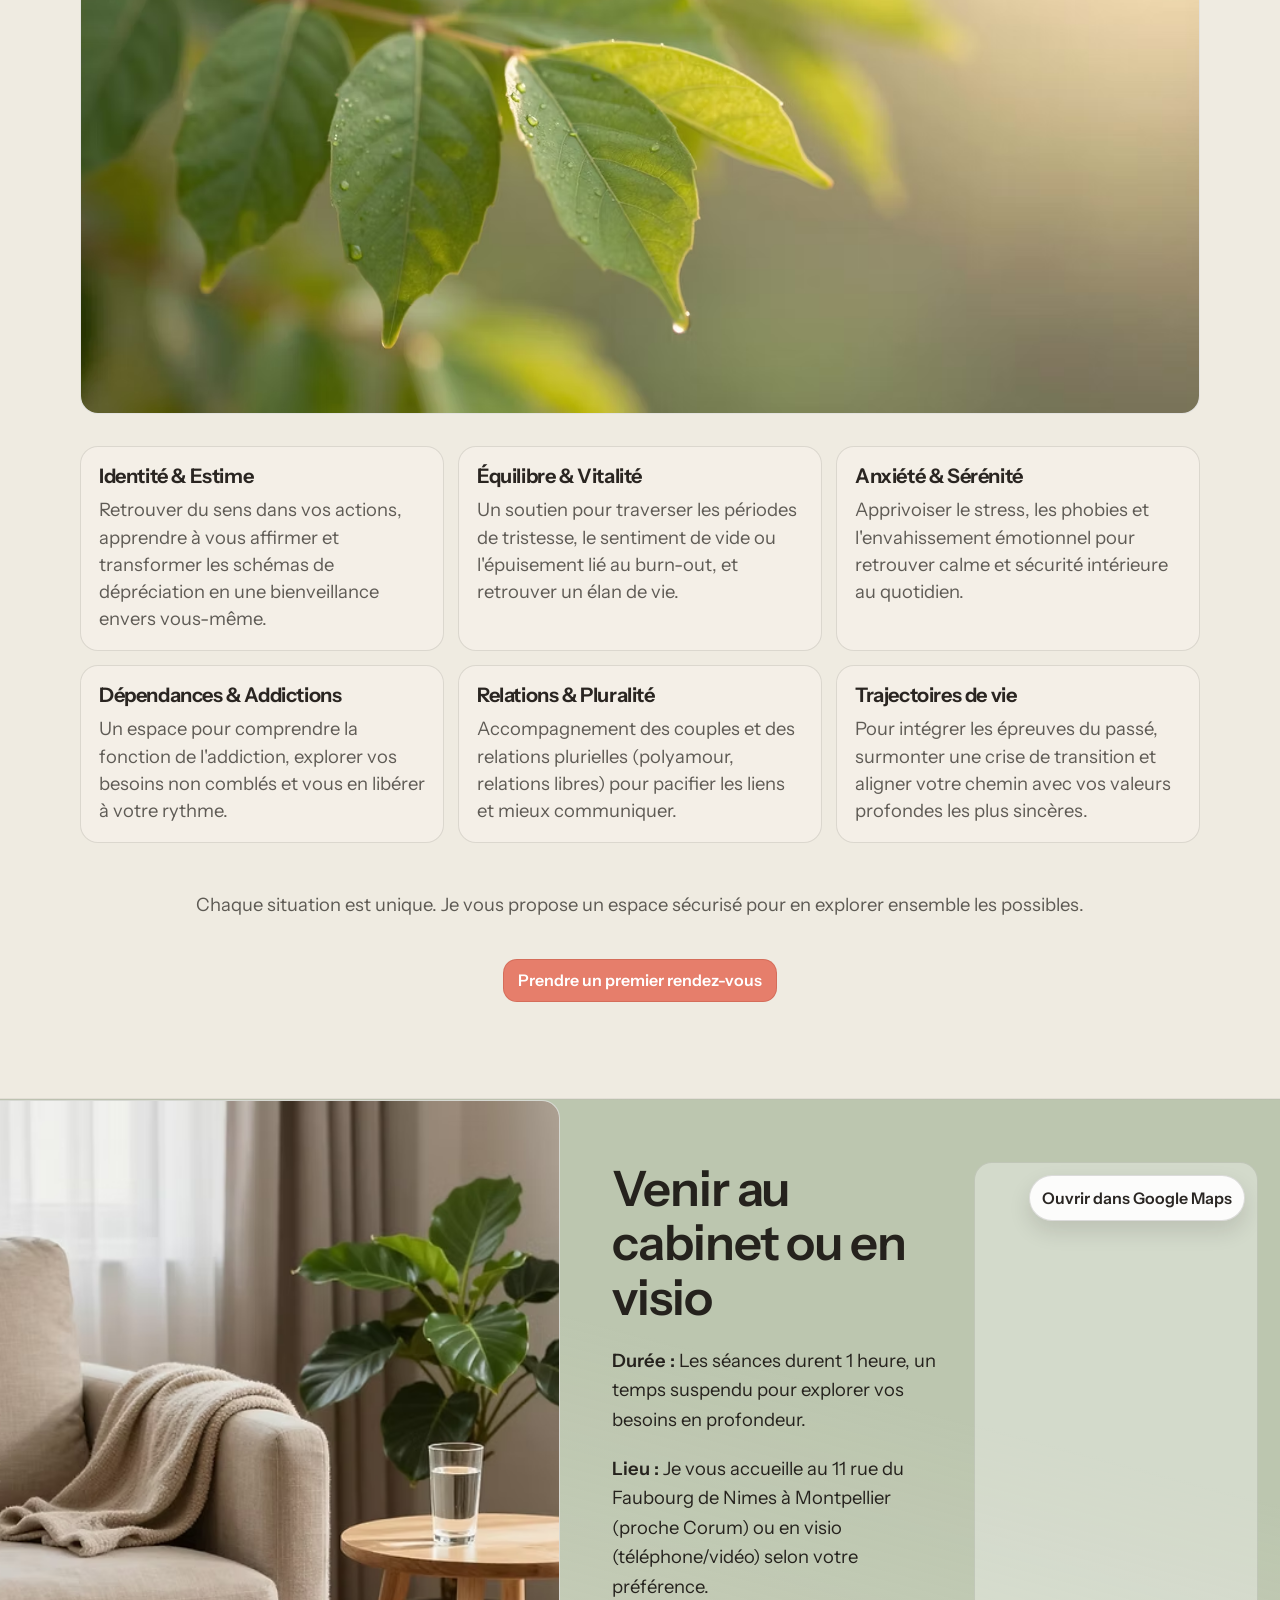
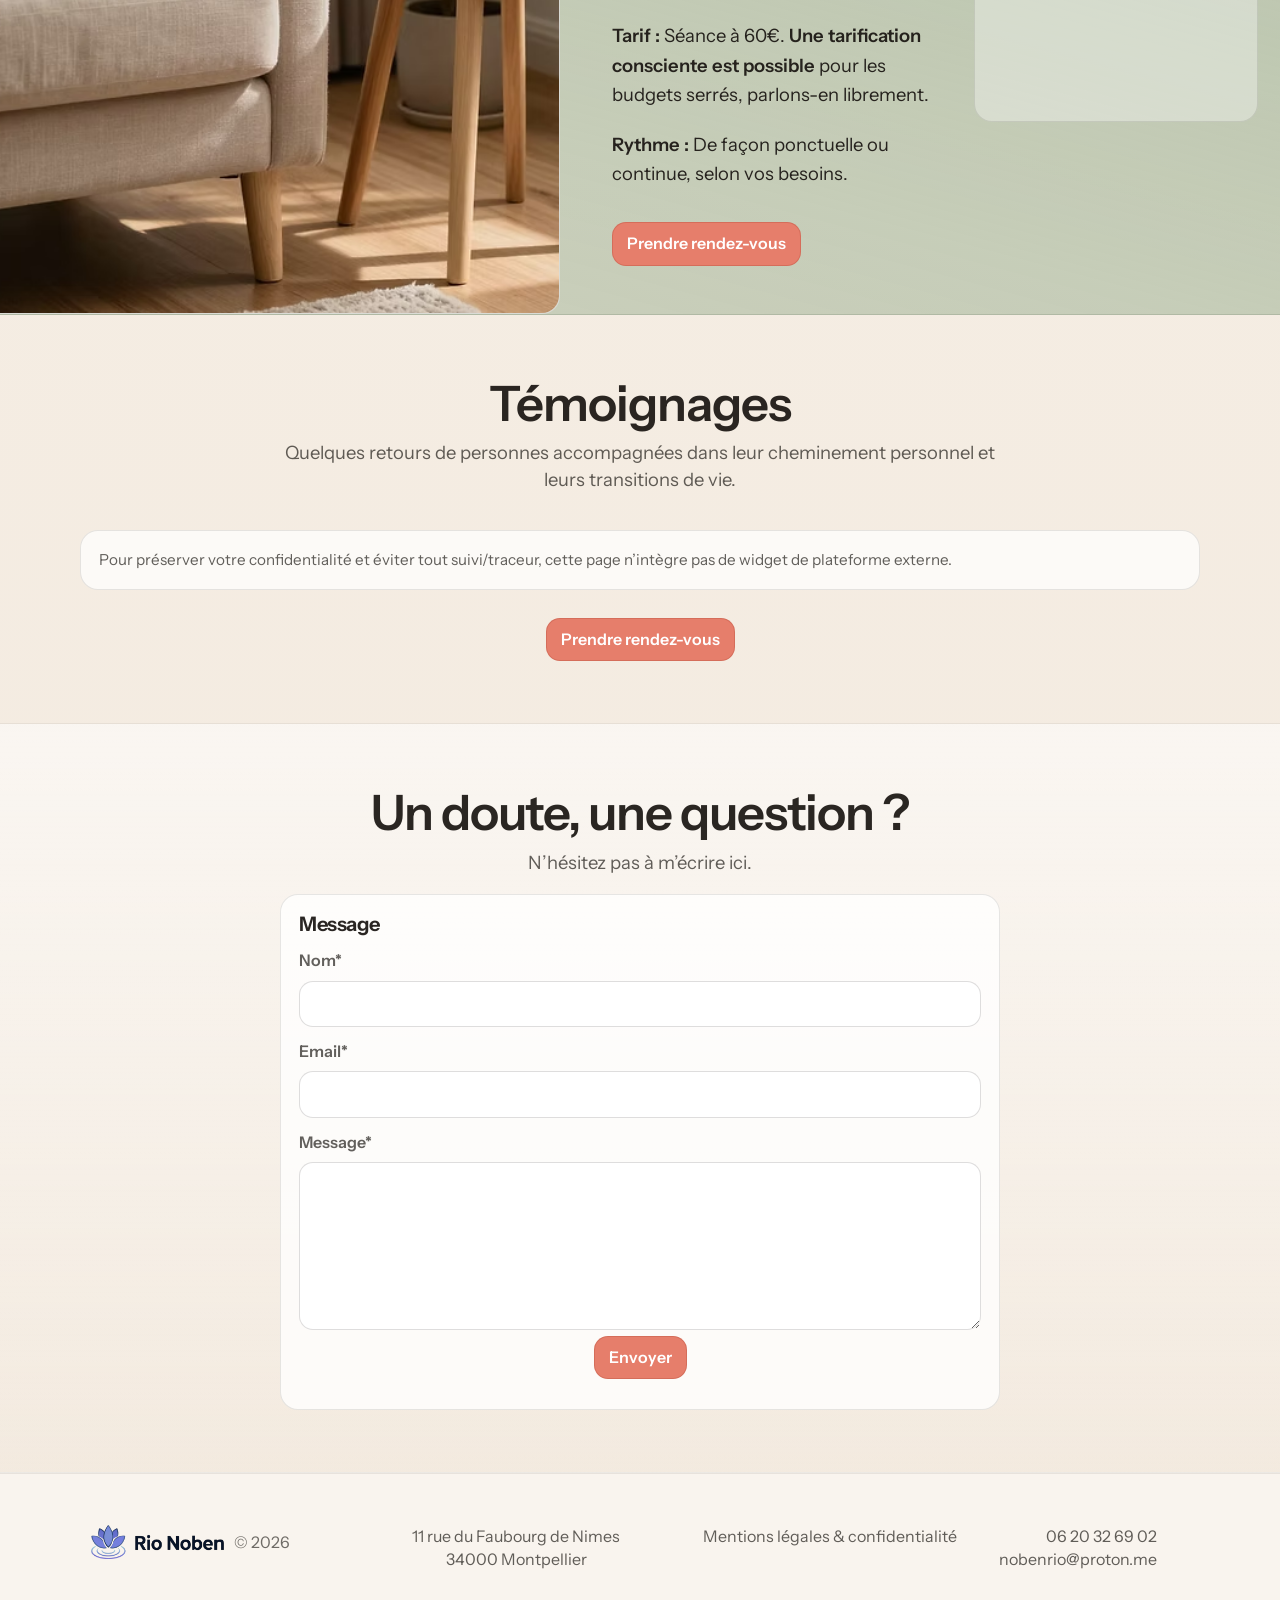
==== commit 3064fa4a: "fix qui suis je and favicon" ====
--- a/index.html
+++ b/index.html
@@ -12,8 +12,8 @@
     <meta name="author" content="Rio Noben" />
     <meta name="theme-color" content="#fbf7f1" />
     <meta name="referrer" content="strict-origin-when-cross-origin" />
-    <link rel="icon" href="./assets/logo.png" type="image/png" sizes="any" />
-    <link rel="apple-touch-icon" href="./assets/logo.png" />
+    <link rel="icon" href="./assets/logo2.png" type="image/png" sizes="any" />
+    <link rel="apple-touch-icon" href="./assets/logo2.png" />
     <!-- URL du site : faire un rechercher-remplacer de https://rio-noben.fr/ si votre domaine hébergé est différent (ex. www). -->
     <link rel="canonical" href="https://rio-noben.fr/" />
     <link rel="alternate" hreflang="fr-FR" href="https://rio-noben.fr/" />
@@ -287,8 +287,8 @@
           <div class="espace__text">
             <div class="section-head">
               <h2>Un espace de parole et de changement</h2>
-              <p>Vous traversez une période de doutes, de tensions ou de flou relationnel ?</p>
-            </div>
+            </div>
+            <p>Vous traversez une période de doutes, de tensions ou de flou relationnel ?</p>
             <p>
               Je vous propose un espace d'écoute sécurisé à Montpellier pour explorer vos difficultés sans jugement.
             </p>
@@ -421,34 +421,75 @@
                 />
               </div>
               <p>
-                Je suis Rio Noben, thérapeute à Montpellier, spécialisé dans l’Approche Centrée sur la Personne.
+                Je suis <em>Rio Noben</em>, thérapeute à Montpellier, spécialisé·e dans l’Approche Centrée sur la
+                Personne (ACP).
               </p>
               <p>
                 J’accompagne les personnes qui traversent des périodes de doute, de souffrance ou de transition, dans un
-                cadre d’écoute bienveillante et sans jugement.
-              </p>
-              <p>
-                Mon intérêt pour l’accompagnement psychologique est né d’un parcours personnel de recherche et de
-                compréhension de l’être humain.
-              </p>
-              <p>
-                Au fil des années, j’ai exploré différentes disciplines liées à la psychologie, aux sciences sociales et à
-                la philosophie, avec une question centrale : comment les personnes évoluent-elles et trouvent-elles leur
-                propre équilibre ?
-              </p>
-              <p>
-                Ce chemin m’a progressivement amené à développer une attention particulière à la qualité du lien, à
-                l’écoute et à la présence.
-              </p>
-              <p>
-                Mon cercle relationnel, mes expériences et mes rencontres ont profondément nourri cette sensibilité.
-              </p>
-              <p>
-                Ils m’ont appris l’importance de la bienveillance, de l’écoute authentique et de l’accueil de l’autre dans
-                sa singularité.
-              </p>
-              <p>
-                Aujourd’hui, ces expériences constituent le socle de ma posture thérapeutique.
+                cadre d’écoute bienveillante, authentique et sans jugement.
+              </p>
+              <p>
+                Mon approche repose sur une conviction profonde : chaque individu possède en lui les ressources
+                nécessaires pour s'épanouir, pourvu qu'il trouve l'environnement de sécurité adéquat.
+              </p>
+
+              <h3>Un parcours nourri par l'humain et le social</h3>
+              <p>
+                Mon intérêt pour l’accompagnement est né d’un parcours personnel de recherche et de compréhension de
+                l’être humain. Depuis 12 ans, j’explore la psychologie, la sociologie et la philosophie avec une question
+                centrale : comment trouver son propre équilibre dans un monde complexe ?
+              </p>
+              <p>
+                Ce cheminement intellectuel, conjugué à mon propre vécu, m’a progressivement amené·e à développer une
+                attention particulière à la qualité du lien, à l’écoute et à la présence.
+              </p>
+              <p>
+                Mon cercle relationnel, mes expériences et mes rencontres ont profondément nourri cette sensibilité. Ils
+                m’ont appris l’importance de l’accueil de l’autre dans sa singularité, mais aussi l'impact des normes et
+                des systèmes d’oppression sur nos existences.
+              </p>
+              <p>Aujourd’hui, cette conscience sociale et ces expériences humaines constituent le socle de ma posture thérapeutique.</p>
+
+              <h3>Une thérapie pour se réapproprier son pouvoir</h3>
+              <p>
+                C’est précisément cette sensibilité qui m’a dirigé·e vers l’Approche Centrée sur la Personne. Dans mon
+                cabinet, je privilégie une relation horizontale et non-directive.
+              </p>
+              <p>
+                La thérapie est pour moi un espace de <em>réappropriation de soi</em> : mon rôle n'est pas de vous dire
+                quoi faire, mais de vous offrir un cadre sécurisant pour explorer vos propres dynamiques internes.
+              </p>
+              <p>
+                Ensemble, nous travaillons à vous redonner du pouvoir sur votre vie (empowerment). Cette approche vous
+                permet de tester vos propres solutions et de découvrir, à votre rythme, ce qui fait sens pour vous.
+              </p>
+              <p>
+                <em>"L’autonomie n’est pas un point d’arrivée, c’est un mouvement que l’on réapprend à chaque pas."</em>
+              </p>
+              <p>
+                Ma présence est un miroir doux et honnête : je suis là pour vous aider à clarifier vos paysages intérieurs
+                et à transformer vos prises de conscience en actes concrets. Vous portez déjà la boussole ; je m’assure
+                simplement que vous vous sentiez assez en sécurité pour oser la regarder et suivre votre propre trace.
+              </p>
+
+              <h3>Un espace pour toutes les singularités</h3>
+              <p>
+                Que vous soyez concerné·e par des thématiques de minorités ou que vous cherchiez simplement un lieu pour
+                être pleinement vous-même, vous êtes bienvenu·e.
+              </p>
+              <p>
+                Mon cabinet est un espace safe, ouvert à toutes les histoires, tous les mots et toutes les singularités,
+                sans exception.
+              </p>
+
+              <h3>L'accessibilité au cœur de ma pratique</h3>
+              <p>
+                Parce que je suis conscient·e que les réalités économiques peuvent être un frein au soin, j'ai choisi de
+                mettre en place une <em>tarification consciente</em>.
+              </p>
+              <p>
+                Si votre situation financière est un obstacle, nous pouvons en discuter ensemble afin de trouver un tarif
+                qui respecte vos possibilités.
               </p>
               <div class="qui-card__cta">
                 <a
@@ -553,7 +594,7 @@
                   en visio (téléphone/vidéo) selon votre préférence.
                 </p>
                 <p>
-                  <strong>Tarif :</strong> Séance à 60€. Une tarification consciente est possible pour les budgets serrés,
+                  <strong>Tarif :</strong> Séance à 60€. <strong>Une tarification consciente est possible</strong> pour les budgets serrés,
                   parlons-en librement.
                 </p>
                 <p><strong>Rythme :</strong> De façon ponctuelle ou continue, selon vos besoins.</p>
@@ -663,10 +704,10 @@
             <span class="footer-year">© <span id="year"></span></span>
           </div>
           <div class="footer-col">11 rue du Faubourg de Nimes<br />34000 Montpellier</div>
-          <div class="footer-col"><a href="tel:+33620326902">06 20 32 69 02</a></div>
+          <div class="footer-col"><a href="./mentions-legales.html">Mentions légales &amp; confidentialité</a></div>
           <div class="footer-col">
+            <a href="tel:+33620326902">06 20 32 69 02</a><br />
             <a href="mailto:nobenrio@proton.me">nobenrio@proton.me</a><br />
-            <a href="./mentions-legales.html">Mentions légales &amp; confidentialité</a>
           </div>
         </div>
       </div>
--- a/styles.css
+++ b/styles.css
@@ -816,8 +816,8 @@
   position: absolute;
   top: -30px;
   right: -22px;
-  width: clamp(420px, 56vw, 600px);
-  max-width: min(600px, calc(100% - 12px));
+  width: clamp(390px, 53vw, 560px);
+  max-width: min(560px, calc(100% - 12px));
   aspect-ratio: 1;
   padding: 0;
   margin: 0;
@@ -827,7 +827,7 @@
   background: transparent;
   box-shadow: none;
   z-index: 2;
-  transform: translateX(44%);
+  transform: translateX(42%);
   transform-origin: center center;
 }
 
@@ -862,6 +862,10 @@
 
 #qui .qui-card__text p {
   color: #000;
+}
+
+#qui .qui-card__text h3 {
+  margin: 18px 0;
 }
 
 .qui-card__text > p:last-of-type {
@@ -1511,6 +1515,10 @@
   margin-bottom: 0;
   padding-top: clamp(88px, 12vw, 140px);
   padding-bottom: clamp(18px, 3vw, 32px);
+}
+
+#espace .section-head h2 {
+  line-height: 1.02;
 }
 
 .section--pour-qui {
@@ -2393,8 +2401,8 @@
 
   /* Qui suis-je: title -> portrait -> text (phone only) */
   #qui .qui-card__text .qui-card__portrait--mobile {
-    width: 96%;
-    max-width: 96%;
+    width: 92%;
+    max-width: 92%;
     margin: 0 0 12px auto;
     aspect-ratio: 1 / 1;
     overflow: hidden;
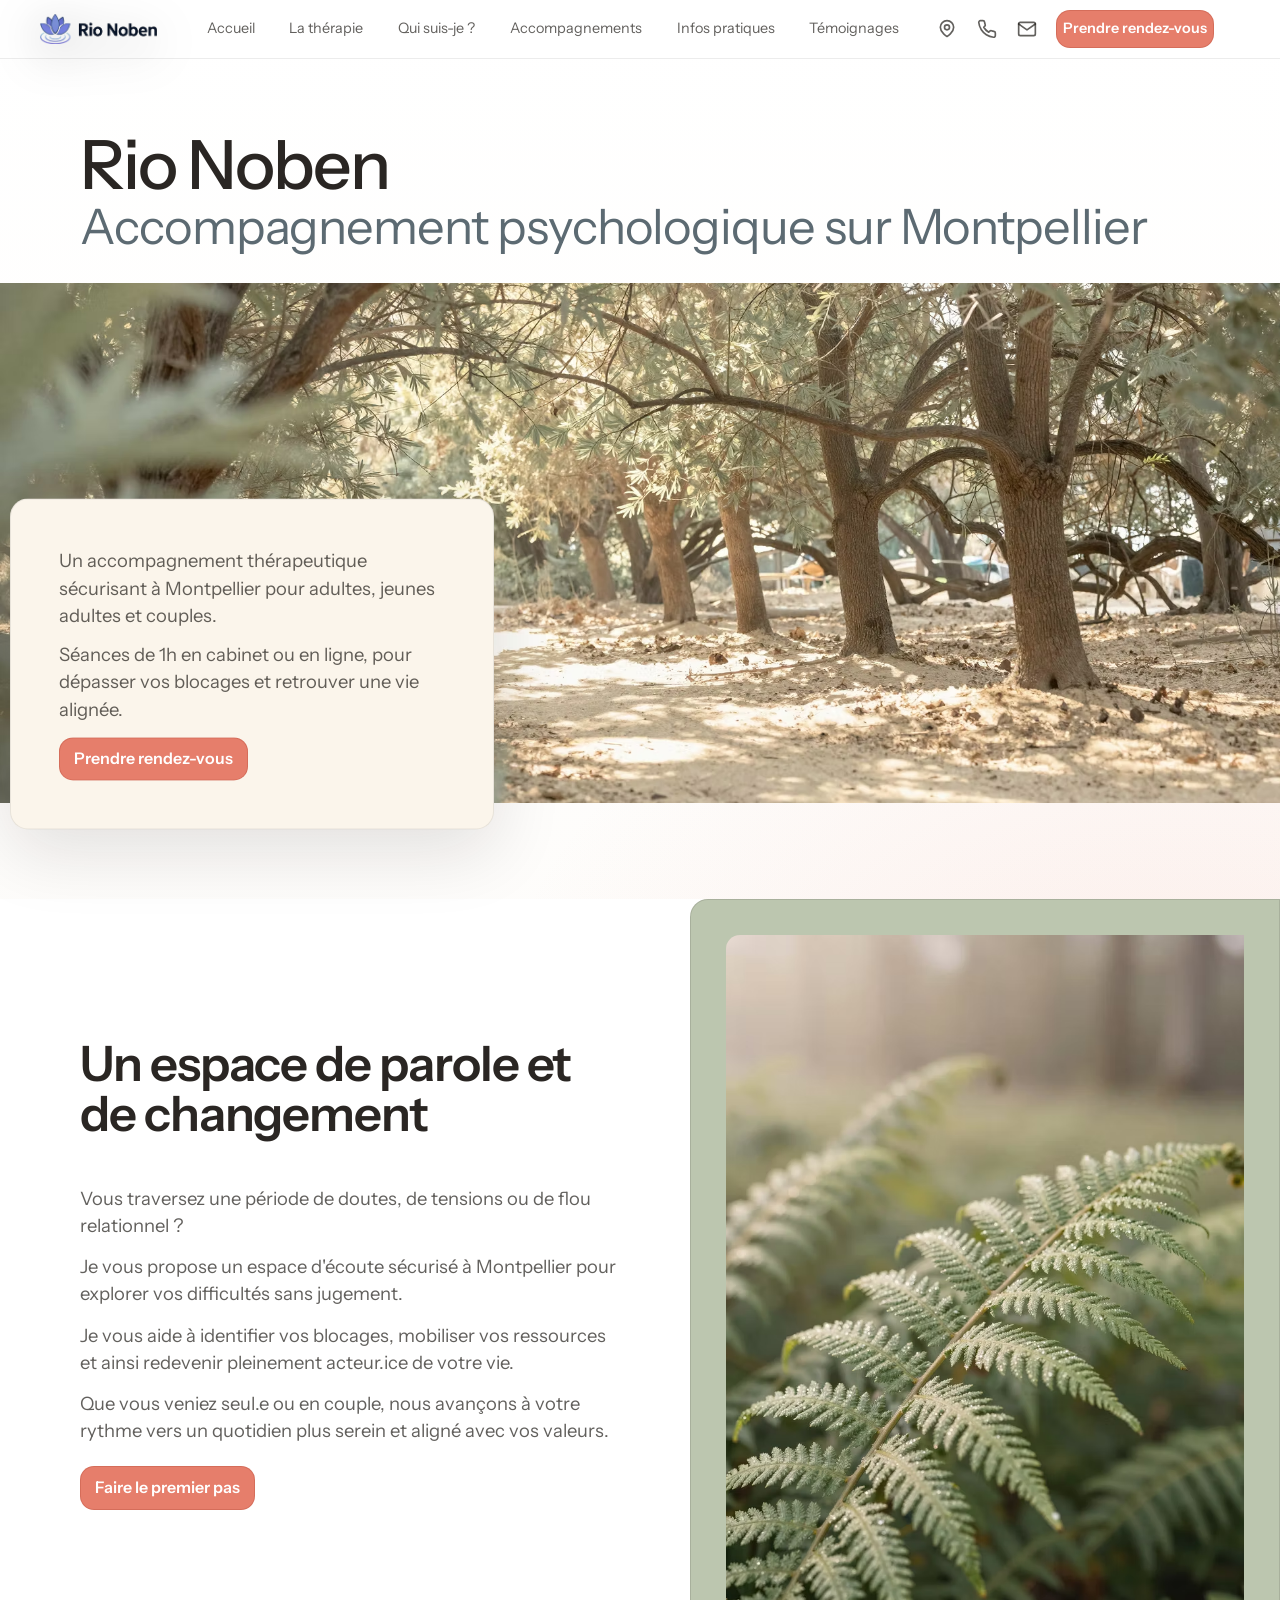
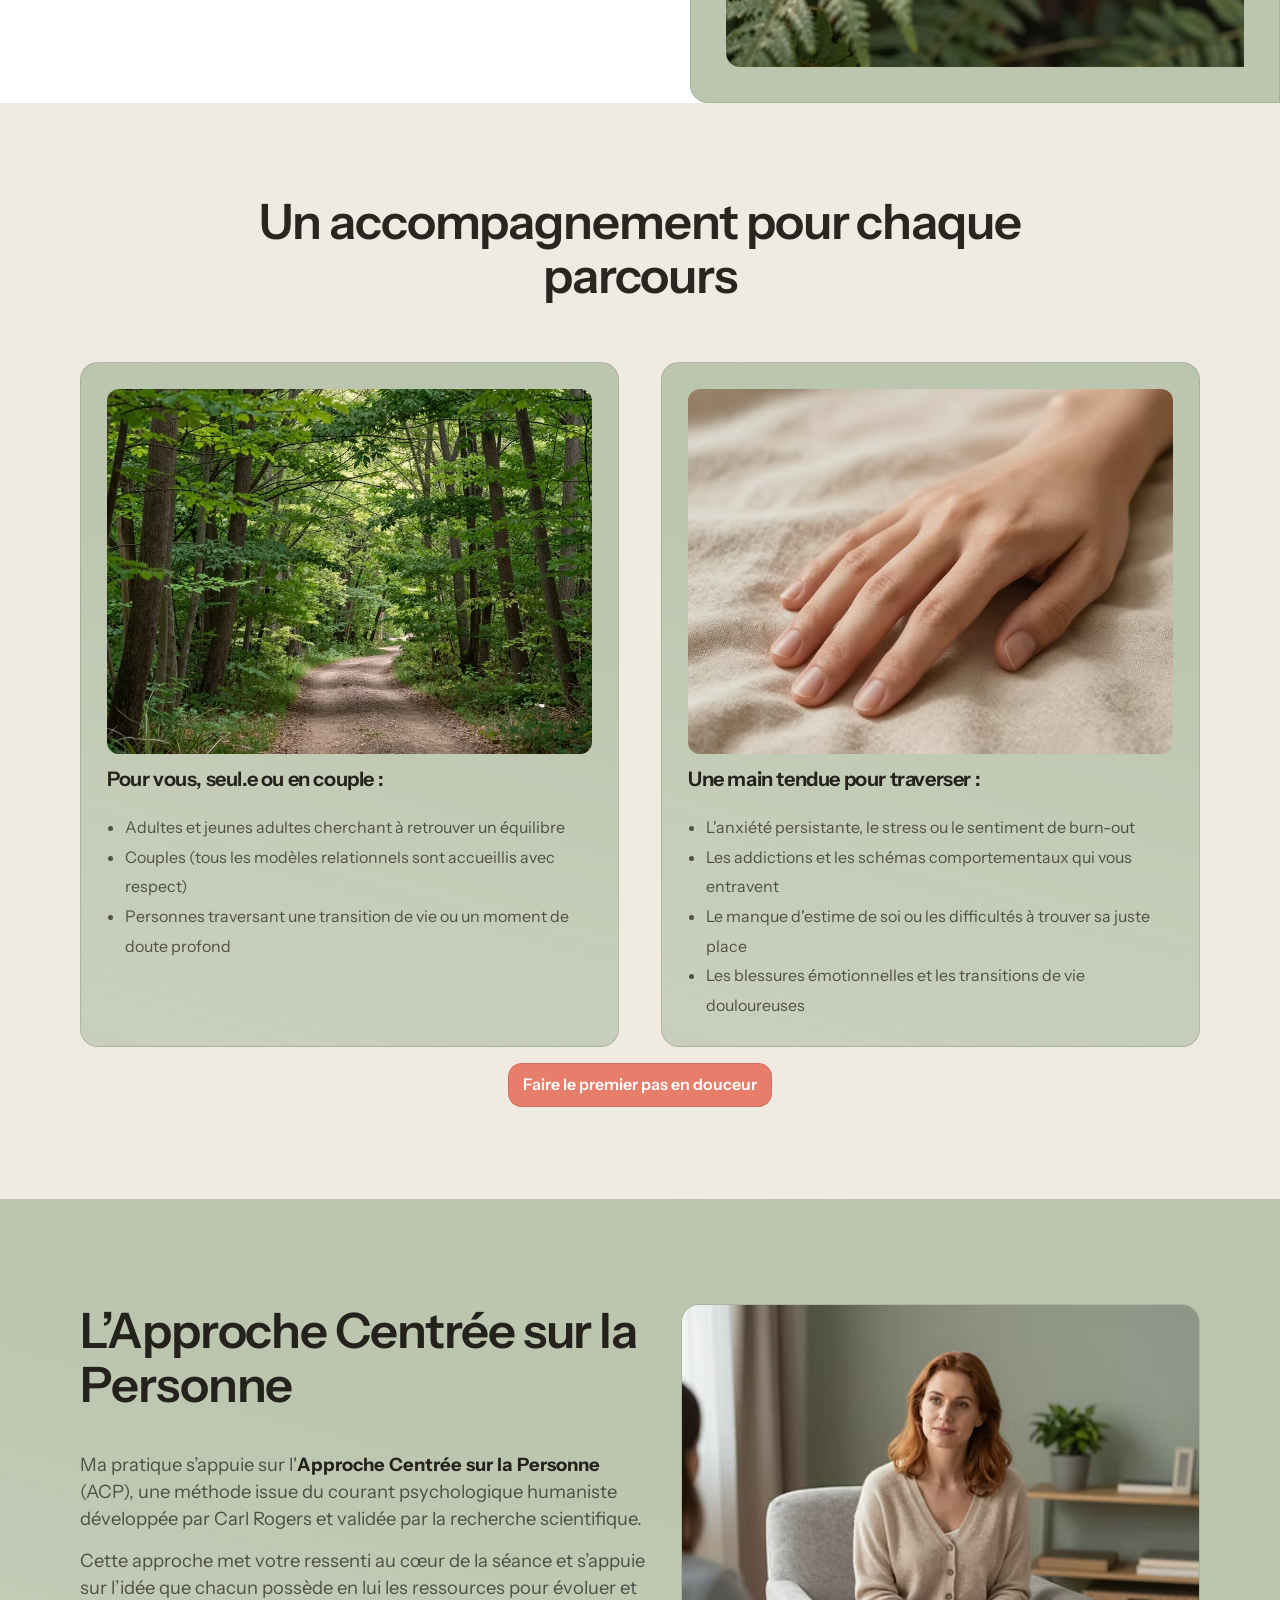
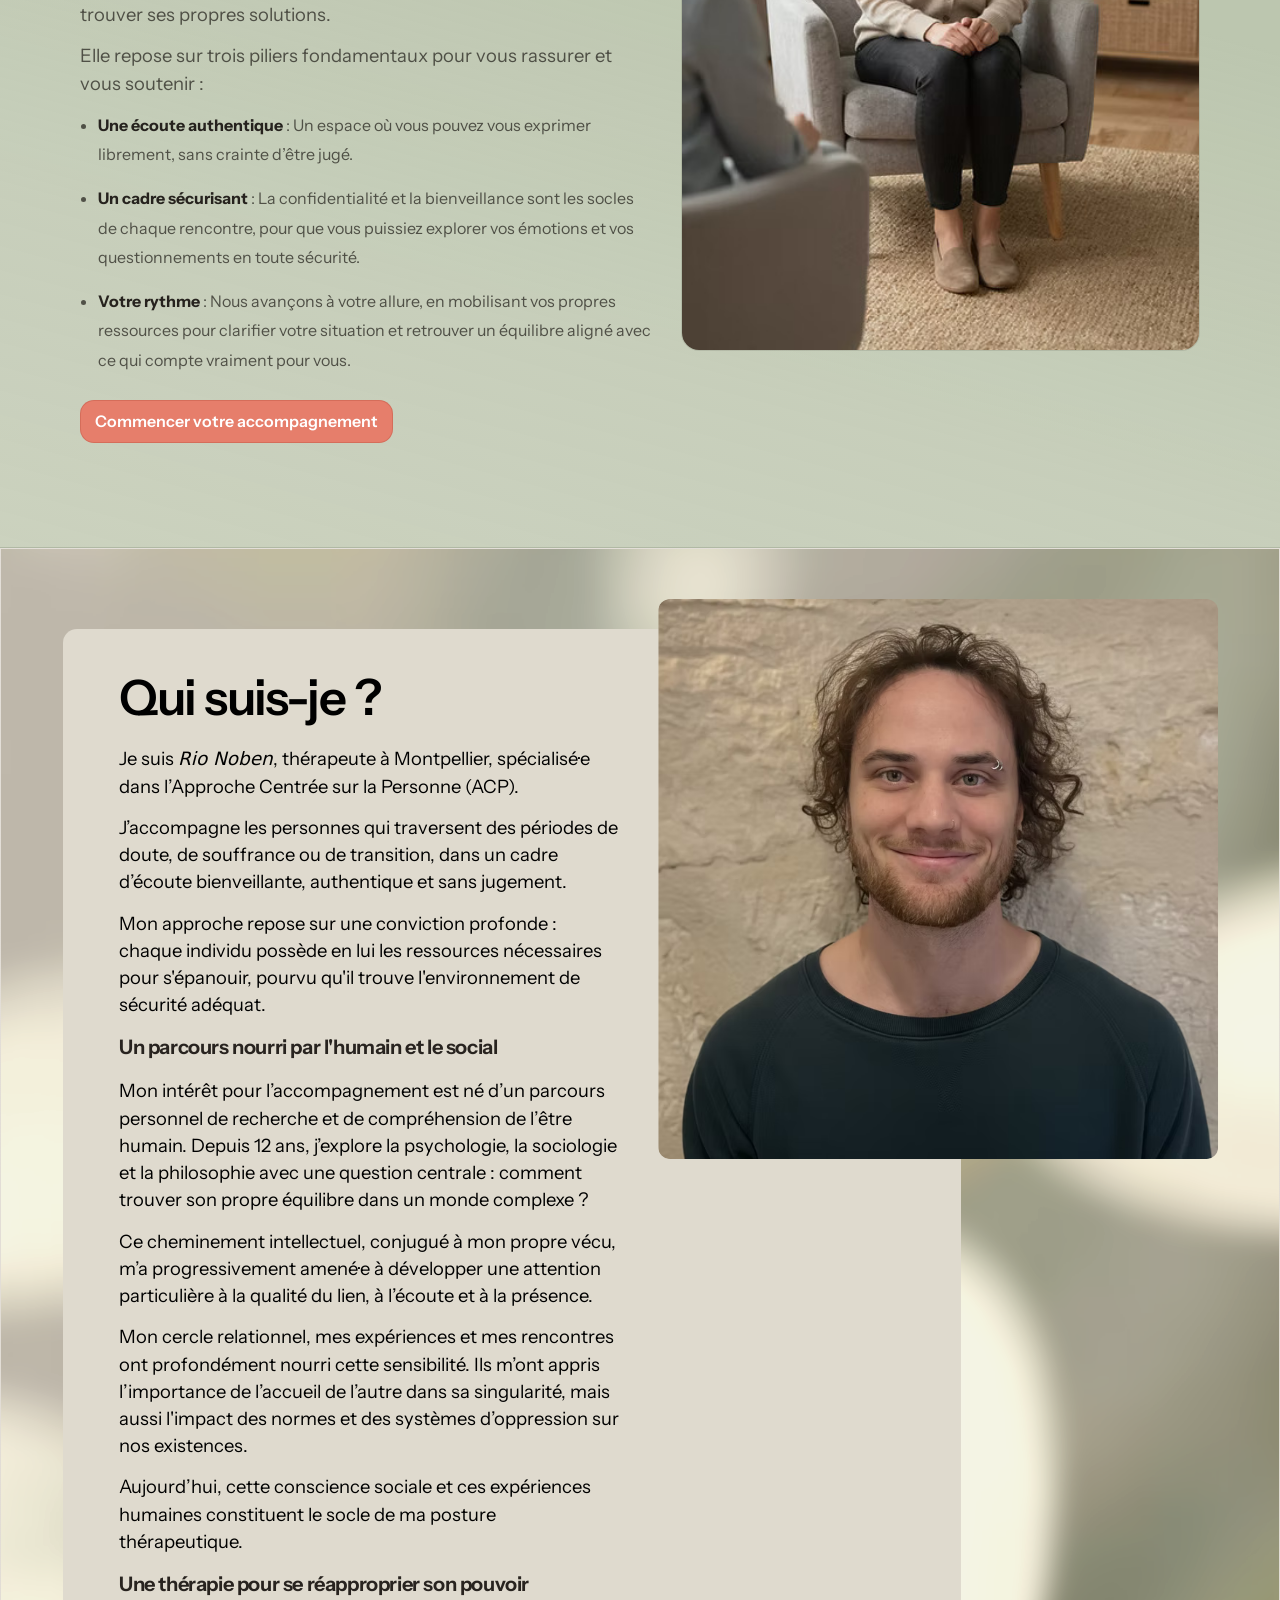
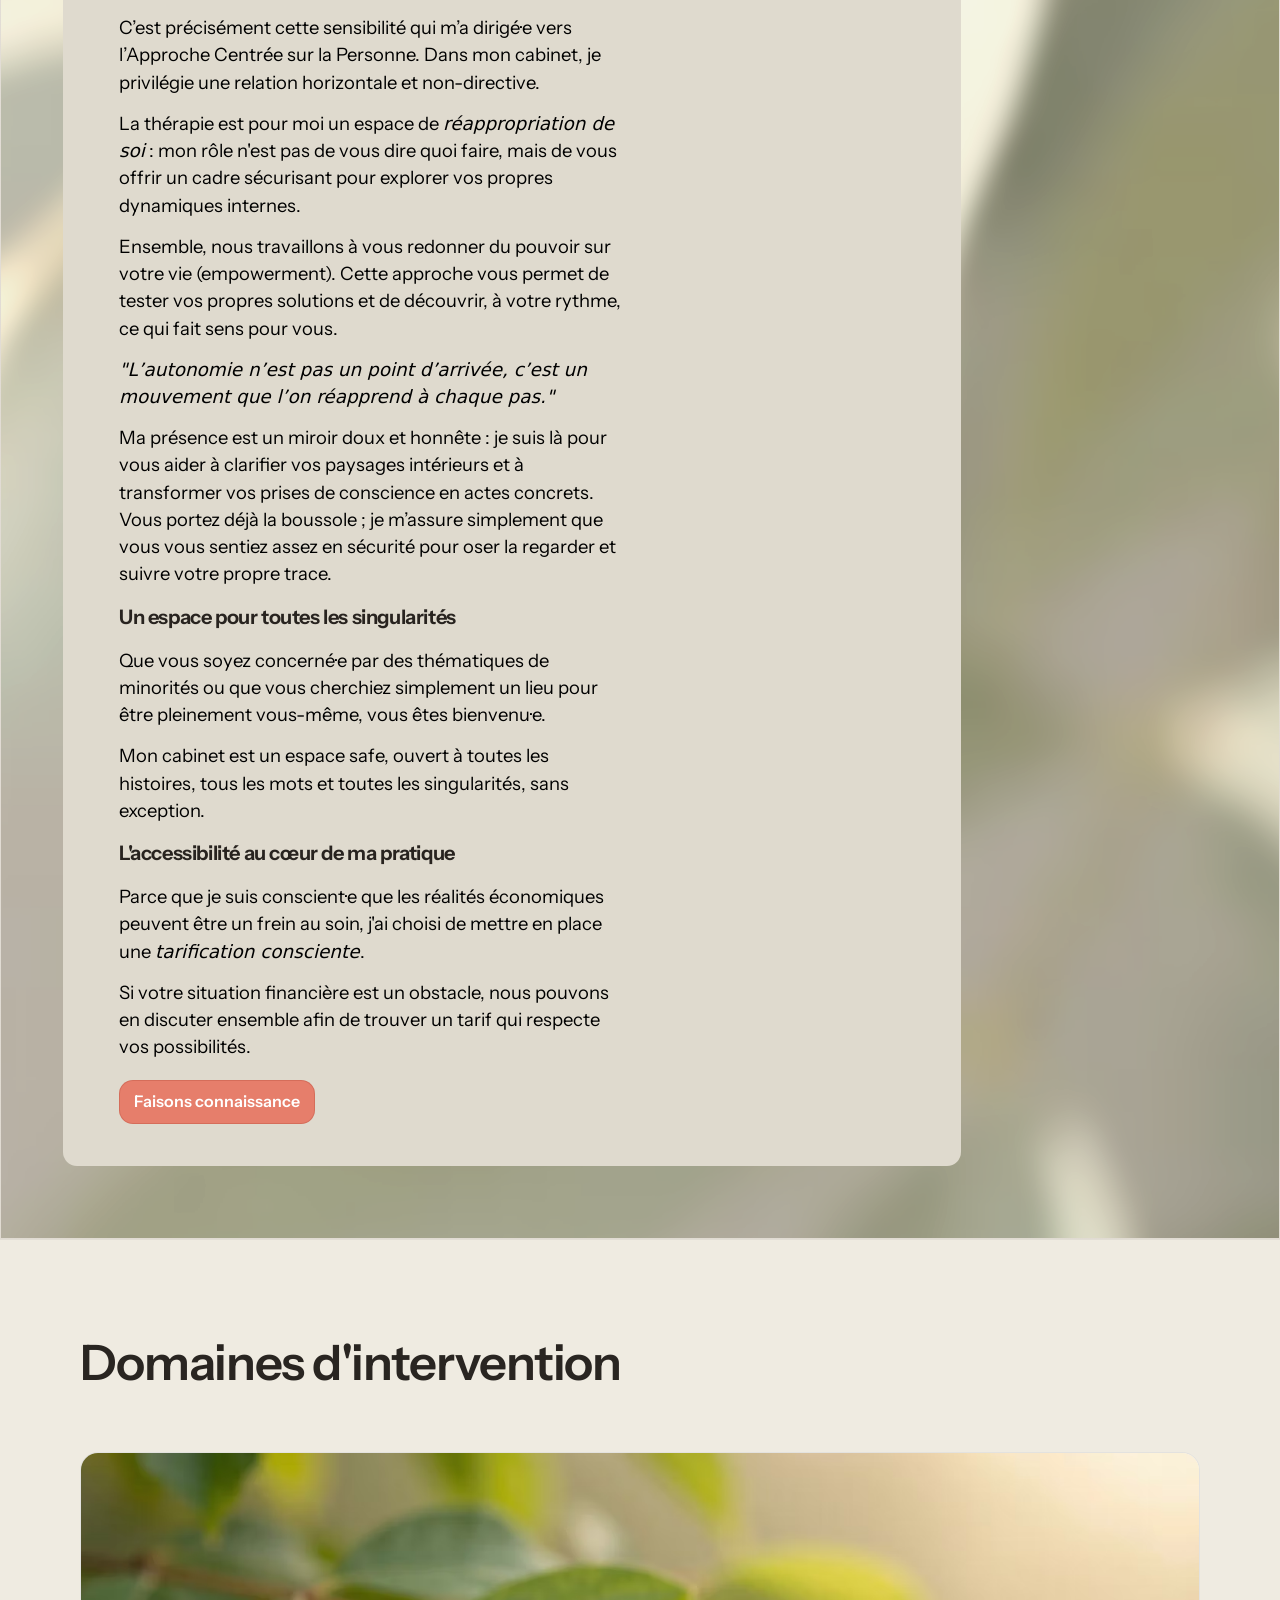
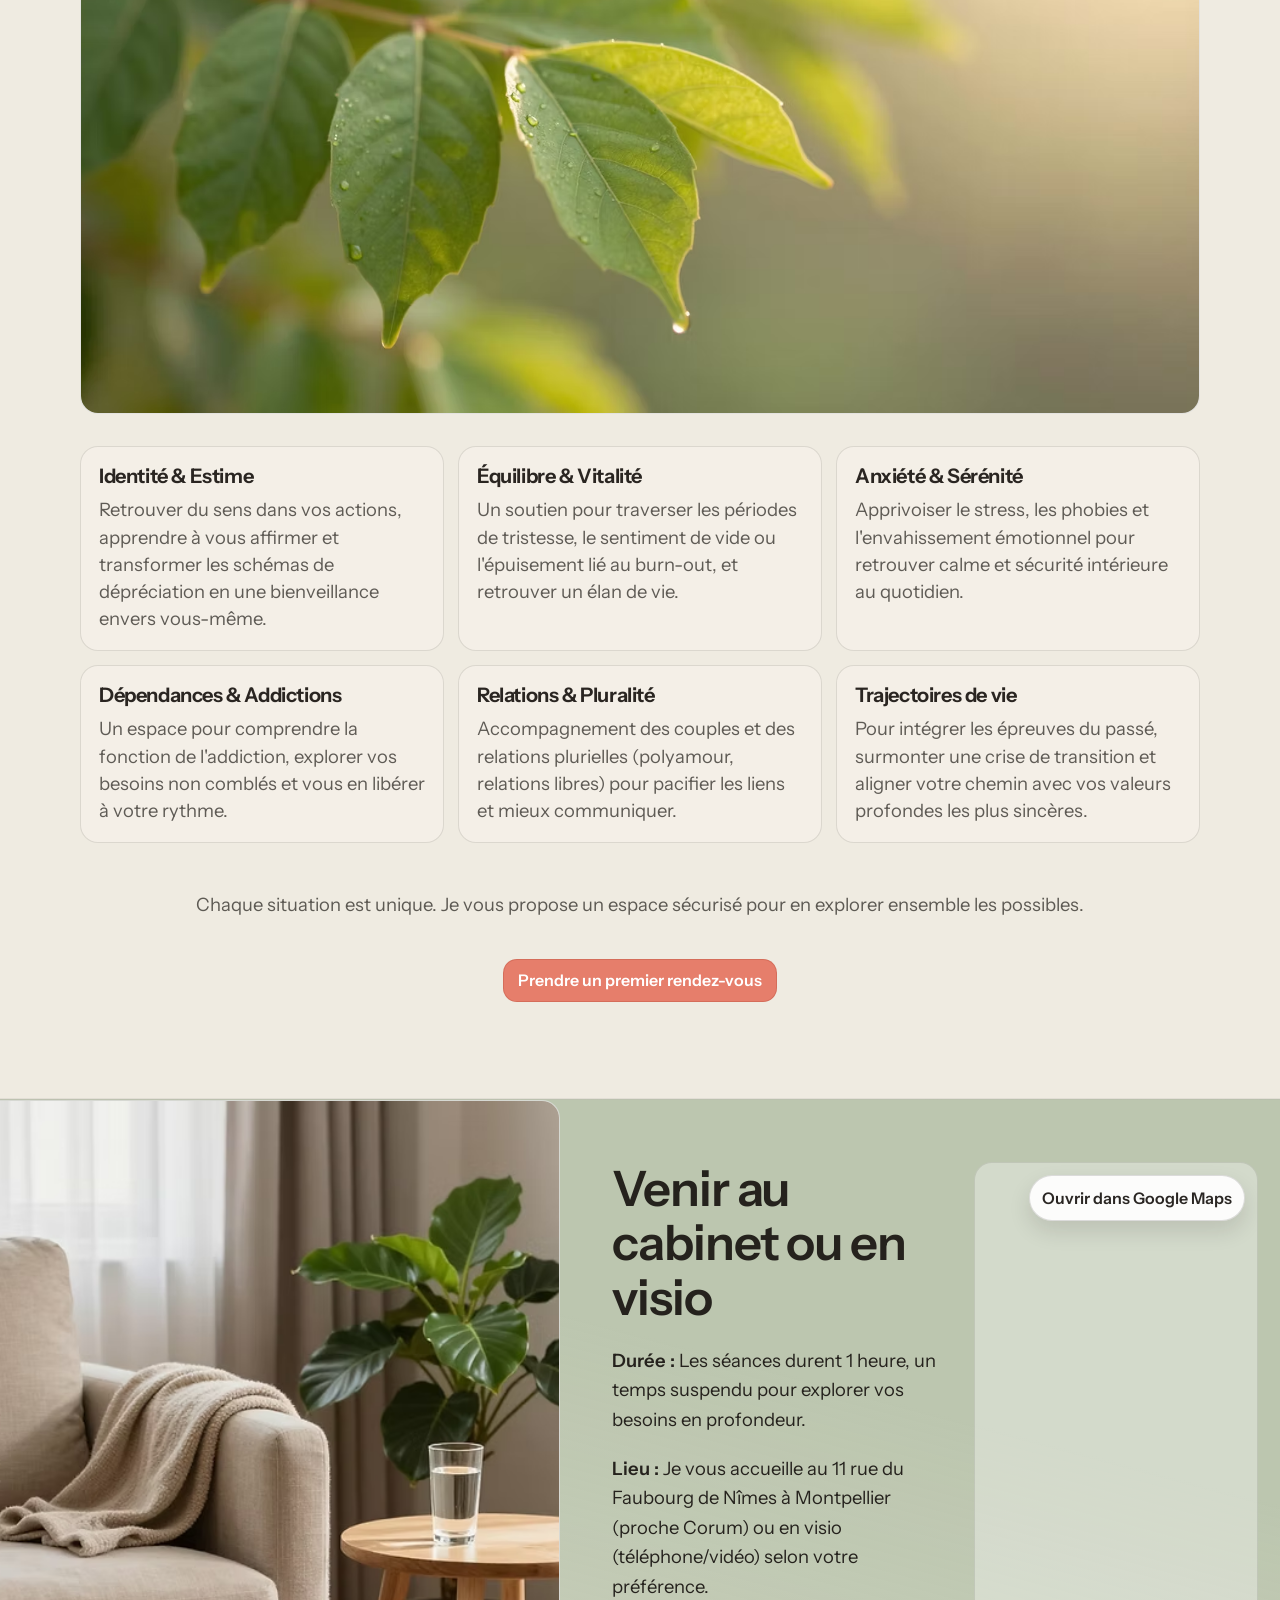
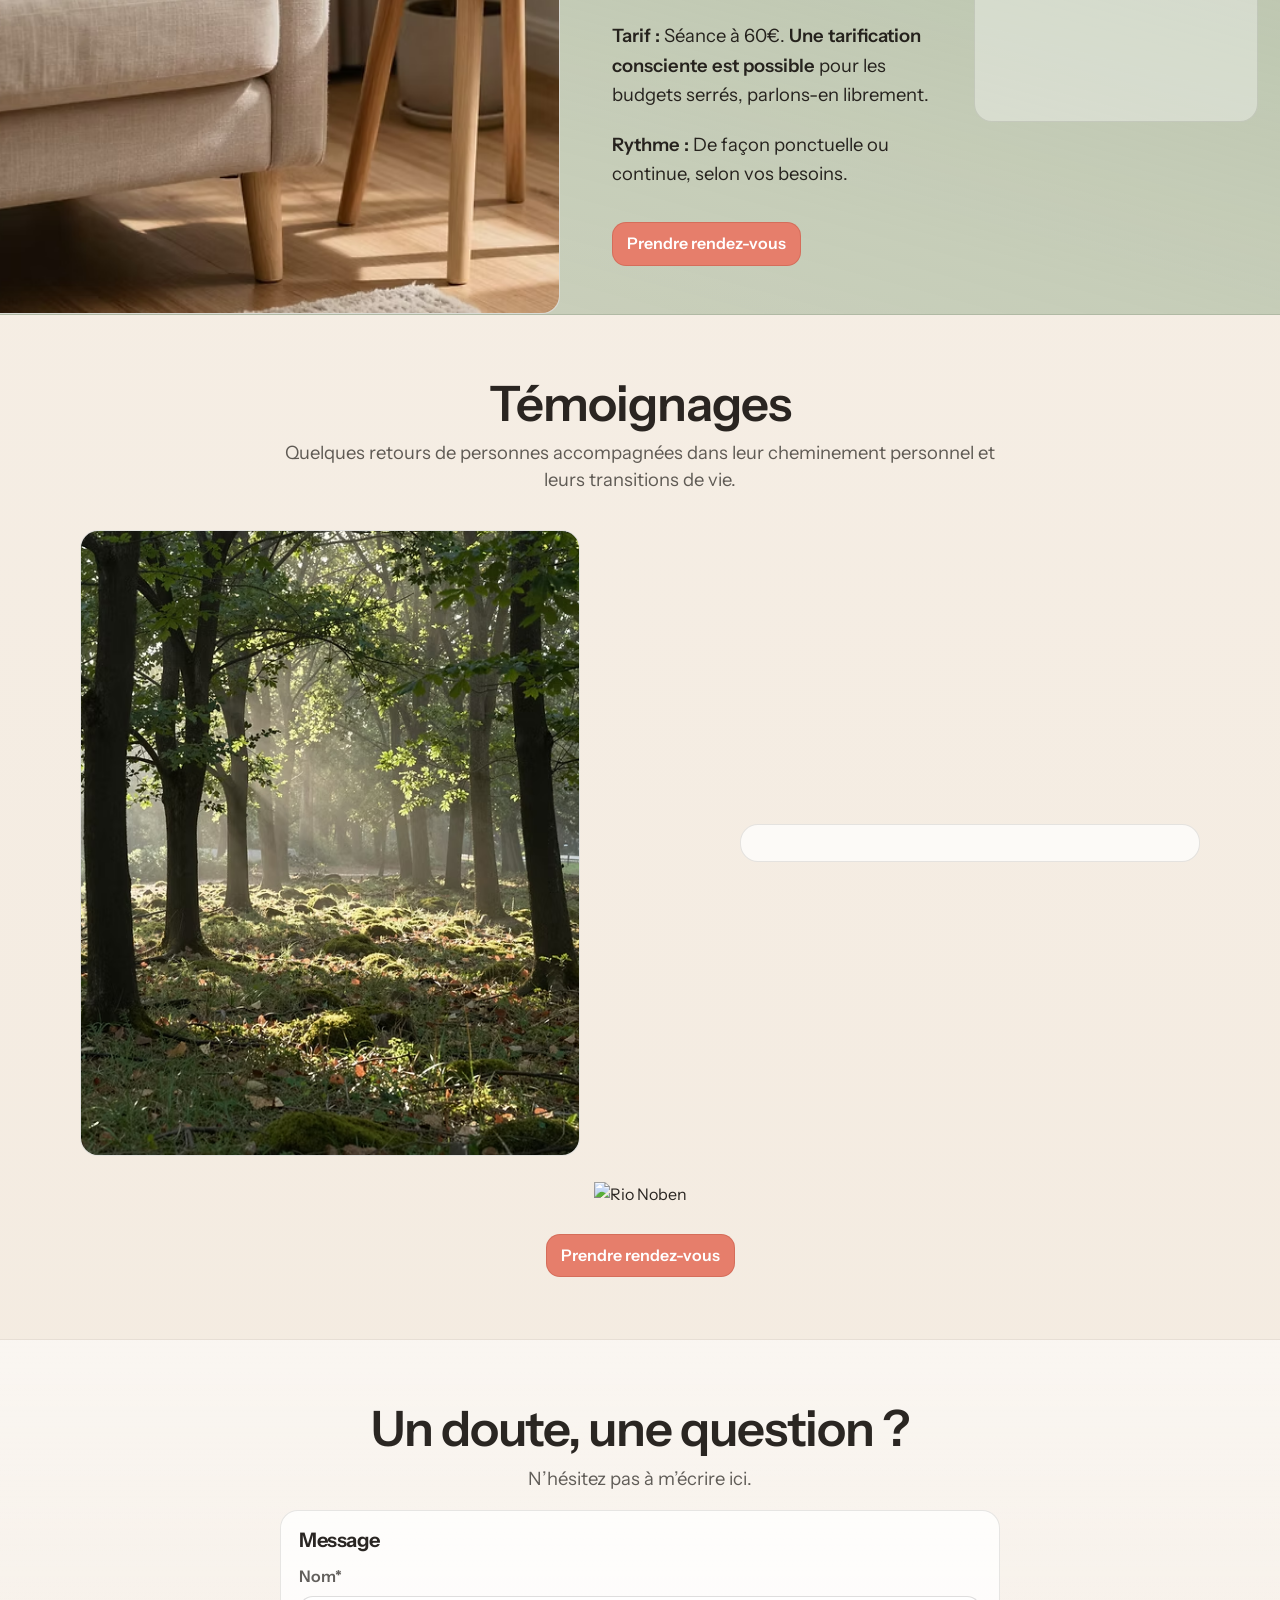
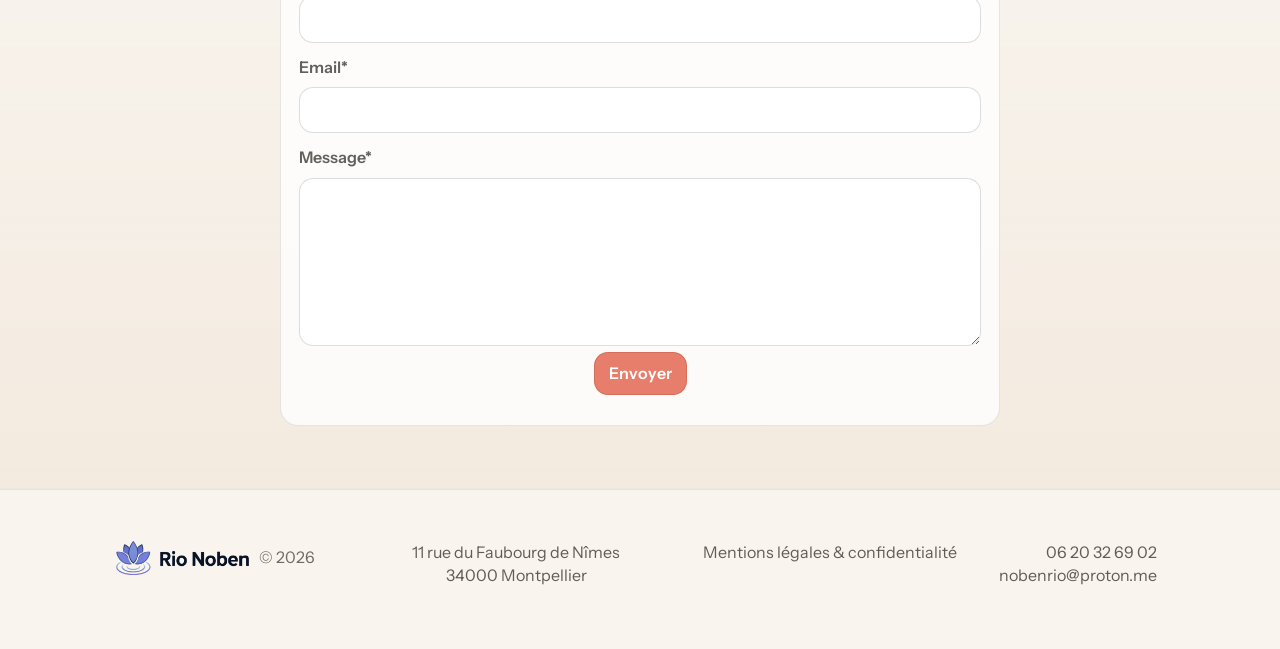
==== commit fcce97e4: "fix temoignages, add SEO, add picture instead of img for user to be able to change pics" ====
--- a/index.html
+++ b/index.html
@@ -14,10 +14,10 @@
     <meta name="referrer" content="strict-origin-when-cross-origin" />
     <link rel="icon" href="./assets/logo2.png" type="image/png" sizes="any" />
     <link rel="apple-touch-icon" href="./assets/logo2.png" />
-    <!-- URL du site : faire un rechercher-remplacer de https://rio-noben.fr/ si votre domaine hébergé est différent (ex. www). -->
-    <link rel="canonical" href="https://rio-noben.fr/" />
-    <link rel="alternate" hreflang="fr-FR" href="https://rio-noben.fr/" />
-    <link rel="alternate" hreflang="x-default" href="https://rio-noben.fr/" />
+    <!-- Domaine canonique : https://rio-therapie.fr/ (adapter si vous servez le site sous www). -->
+    <link rel="canonical" href="https://rio-therapie.fr/" />
+    <link rel="alternate" hreflang="fr-FR" href="https://rio-therapie.fr/" />
+    <link rel="alternate" hreflang="x-default" href="https://rio-therapie.fr/" />
     <!-- Open Graph -->
     <meta property="og:type" content="website" />
     <meta property="og:locale" content="fr_FR" />
@@ -27,8 +27,8 @@
       property="og:description"
       content="Rio Noben, thérapie humaniste. Accompagnement psychologique à Montpellier. Séances de 1h en cabinet ou en ligne."
     />
-    <meta property="og:url" content="https://rio-noben.fr/" />
-    <meta property="og:image" content="https://rio-noben.fr/assets/logo.png" />
+    <meta property="og:url" content="https://rio-therapie.fr/" />
+    <meta property="og:image" content="https://rio-therapie.fr/assets/logo.png" />
     <meta property="og:image:alt" content="Rio Noben — cabinet de thérapie à Montpellier" />
     <!-- Twitter / X Card -->
     <meta name="twitter:card" content="summary_large_image" />
@@ -37,36 +37,37 @@
       name="twitter:description"
       content="Rio Noben, thérapie humaniste. Accompagnement psychologique à Montpellier. Séances de 1h en cabinet ou en ligne."
     />
-    <meta name="twitter:image" content="https://rio-noben.fr/assets/logo.png" />
+    <meta name="twitter:image" content="https://rio-therapie.fr/assets/logo.png" />
     <script type="application/ld+json">
       {
         "@context": "https://schema.org",
         "@graph": [
           {
             "@type": "WebSite",
-            "@id": "https://rio-noben.fr/#website",
-            "url": "https://rio-noben.fr/",
+            "@id": "https://rio-therapie.fr/#website",
+            "url": "https://rio-therapie.fr/",
             "name": "Rio Noben",
             "description": "Thérapie humaniste — Approche centrée sur la personne. Cabinet à Montpellier, séances en présentiel ou en visio.",
             "inLanguage": "fr-FR",
-            "publisher": { "@id": "https://rio-noben.fr/#business" }
+            "publisher": { "@id": "https://rio-therapie.fr/#business" }
           },
           {
             "@type": "WebPage",
-            "@id": "https://rio-noben.fr/#webpage",
-            "url": "https://rio-noben.fr/",
+            "@id": "https://rio-therapie.fr/#webpage",
+            "url": "https://rio-therapie.fr/",
             "name": "Rio Noben — Thérapie humaniste à Montpellier",
-            "isPartOf": { "@id": "https://rio-noben.fr/#website" },
-            "about": { "@id": "https://rio-noben.fr/#business" },
+            "isPartOf": { "@id": "https://rio-therapie.fr/#website" },
+            "about": { "@id": "https://rio-therapie.fr/#business" },
             "inLanguage": "fr-FR"
           },
           {
             "@type": ["ProfessionalService", "LocalBusiness"],
-            "@id": "https://rio-noben.fr/#business",
+            "@id": "https://rio-therapie.fr/#business",
             "name": "Rio Noben",
             "description": "Thérapeute à Montpellier, pratique en Approche centrée sur la personne (humaniste). Accompagnement pour adultes, jeunes adultes et couples — cabinet ou visio.",
-            "url": "https://rio-noben.fr/",
-            "image": ["https://rio-noben.fr/assets/logo.png"],
+            "url": "https://rio-therapie.fr/",
+            "sameAs": ["https://www.psychologue.net/cabinets/rio-noben"],
+            "image": ["https://rio-therapie.fr/assets/logo.png"],
             "telephone": "+33620326902",
             "email": "nobenrio@proton.me",
             "address": {
@@ -106,34 +107,36 @@
                 "urlTemplate": "https://calendar.tmhsuite.com/rionoben",
                 "inLanguage": "fr",
                 "actionPlatform": [
-                  "http://schema.org/DesktopWebPlatform",
-                  "http://schema.org/MobileWebPlatform"
+                  "https://schema.org/DesktopWebPlatform",
+                  "https://schema.org/MobileWebPlatform"
                 ]
               }
             }
           },
           {
             "@type": "Person",
-            "@id": "https://rio-noben.fr/#person",
+            "@id": "https://rio-therapie.fr/#person",
             "name": "Rio Noben",
             "jobTitle": "Thérapeute",
-            "worksFor": { "@id": "https://rio-noben.fr/#business" },
+            "worksFor": { "@id": "https://rio-therapie.fr/#business" },
             "knowsAbout": [
               "Thérapie humaniste",
               "Approche centrée sur la personne",
               "Carl Rogers"
             ],
-            "image": "https://rio-noben.fr/assets/profile.avif"
+            "image": "https://rio-therapie.fr/assets/profile.avif"
           }
         ]
       }
     </script>
     <link rel="preconnect" href="https://fonts.googleapis.com" />
     <link rel="preconnect" href="https://fonts.gstatic.com" crossorigin />
+    <link rel="preconnect" href="https://www.psychologue.net" crossorigin />
     <link
       href="https://fonts.googleapis.com/css2?family=Instrument+Sans:ital,wght@0,400..700;1,400..700&display=swap"
       rel="stylesheet"
     />
+    <link rel="stylesheet" href="https://www.psychologue.net/10017784/css/widget.css" />
     <link rel="stylesheet" href="./styles.css" />
     <script defer src="./main.js"></script>
   </head>
@@ -146,12 +149,14 @@
       <div class="container">
         <div class="nav">
           <a href="#page-top" aria-label="Retour en haut" class="brand">
-            <img
-              class="logo"
-              alt="Rio Noben"
-              src="./assets/logo.png"
-              loading="eager"
-            />
+            <picture class="site-img">
+              <source srcset="./assets/logo.png" type="image/png" />
+              <source srcset="./assets/logo.avif" type="image/avif" />
+              <source srcset="./assets/logo.webp" type="image/webp" />
+              <source srcset="./assets/logo.jpeg" type="image/jpeg" />
+              <source srcset="./assets/logo.jpg" type="image/jpeg" />
+              <img class="logo" alt="Rio Noben" src="./assets/logo.png" loading="eager" />
+            </picture>
           </a>
 
           <button class="burger" type="button" aria-expanded="false" aria-controls="menu">
@@ -187,7 +192,7 @@
                   </a>
                 </div>
               </div>
-              <a href="#qui">Qui suis je ?</a>
+              <a href="#qui">Qui suis-je ?</a>
               <a href="#domaines">Accompagnements</a>
               <a href="#modalites">Infos pratiques</a>
               <a href="#temoignages">Témoignages</a>
@@ -257,7 +262,19 @@
         </div>
 
         <div class="hero-banner-wrap hero-banner--full" aria-label="Bannière">
-          <img class="hero-banner__img" src="./assets/1.avif" alt="" loading="eager" />
+          <picture class="site-img">
+            <source srcset="./assets/1.avif" type="image/avif" />
+            <source srcset="./assets/1.webp" type="image/webp" />
+            <source srcset="./assets/1.png" type="image/png" />
+            <source srcset="./assets/1.jpg" type="image/jpeg" />
+            <source srcset="./assets/1.jpeg" type="image/jpeg" />
+            <img
+              class="hero-banner__img"
+              src="./assets/1.avif"
+              alt="Cabinet de thérapie humaniste à Montpellier — accompagnement psychologique"
+              loading="eager"
+            />
+          </picture>
           <div class="hero-banner__card-wrap">
             <div class="container hero-banner__card-inner">
               <div class="hero-floating-card">
@@ -307,7 +324,14 @@
             </div>
           </div>
           <div class="espace__media media media--sage" aria-label="Illustration">
-            <img class="media__img" src="./assets/2.avif" alt="" loading="lazy" />
+            <picture class="site-img">
+              <source srcset="./assets/2.avif" type="image/avif" />
+              <source srcset="./assets/2.webp" type="image/webp" />
+              <source srcset="./assets/2.png" type="image/png" />
+              <source srcset="./assets/2.jpg" type="image/jpeg" />
+              <source srcset="./assets/2.jpeg" type="image/jpeg" />
+              <img class="media__img" src="./assets/2.avif" alt="" loading="lazy" />
+            </picture>
           </div>
         </div>
       </section>
@@ -320,7 +344,14 @@
 
           <div class="two-col two-col--pour-qui">
             <div class="card card--sage">
-              <img class="card__media" src="./assets/3.avif" alt="" loading="lazy" />
+              <picture class="site-img">
+                <source srcset="./assets/3.avif" type="image/avif" />
+                <source srcset="./assets/3.webp" type="image/webp" />
+                <source srcset="./assets/3.png" type="image/png" />
+                <source srcset="./assets/3.jpg" type="image/jpeg" />
+                <source srcset="./assets/3.jpeg" type="image/jpeg" />
+                <img class="card__media" src="./assets/3.avif" alt="" loading="lazy" />
+              </picture>
               <h3>Pour vous, seul.e ou en couple :</h3>
               <ul class="list">
                 <li>Adultes et jeunes adultes cherchant à retrouver un équilibre</li>
@@ -330,7 +361,14 @@
             </div>
 
             <div class="card card--sage">
-              <img class="card__media" src="./assets/4.avif" alt="" loading="lazy" />
+              <picture class="site-img">
+                <source srcset="./assets/4.avif" type="image/avif" />
+                <source srcset="./assets/4.webp" type="image/webp" />
+                <source srcset="./assets/4.png" type="image/png" />
+                <source srcset="./assets/4.jpg" type="image/jpeg" />
+                <source srcset="./assets/4.jpeg" type="image/jpeg" />
+                <img class="card__media" src="./assets/4.avif" alt="" loading="lazy" />
+              </picture>
               <h3>Une main tendue pour traverser :</h3>
               <ul class="list">
                 <li>L'anxiété persistante, le stress ou le sentiment de burn-out</li>
@@ -394,7 +432,14 @@
             </div>
 
             <div class="media" aria-label="Illustration">
-              <img class="media__img" src="./assets/5.jpeg" alt="" loading="lazy" />
+              <picture class="site-img">
+                <source srcset="./assets/5.jpeg" type="image/jpeg" />
+                <source srcset="./assets/5.jpg" type="image/jpeg" />
+                <source srcset="./assets/5.png" type="image/png" />
+                <source srcset="./assets/5.webp" type="image/webp" />
+                <source srcset="./assets/5.avif" type="image/avif" />
+                <img class="media__img" src="./assets/5.jpeg" alt="" loading="lazy" />
+              </picture>
             </div>
           </div>
         </div>
@@ -404,21 +449,35 @@
         <div id="qui" class="qui-card card container">
             <div class="qui-card__text">
               <div class="qui-card__portrait qui-card__portrait--desktop" aria-label="Portrait">
-                <img
-                  class="qui-card__portrait-img"
-                  src="./assets/profile.avif"
-                  alt="Portrait de Rio Noben"
-                  loading="lazy"
-                />
-              </div>
-              <h2 class="qui-title">Qui suis je ?</h2>
+                <picture class="site-img">
+                  <source srcset="./assets/profile.avif" type="image/avif" />
+                  <source srcset="./assets/profile.webp" type="image/webp" />
+                  <source srcset="./assets/profile.png" type="image/png" />
+                  <source srcset="./assets/profile.jpg" type="image/jpeg" />
+                  <source srcset="./assets/profile.jpeg" type="image/jpeg" />
+                  <img
+                    class="qui-card__portrait-img"
+                    src="./assets/profile.avif"
+                    alt="Portrait de Rio Noben"
+                    loading="lazy"
+                  />
+                </picture>
+              </div>
+              <h2 class="qui-title">Qui suis-je ?</h2>
               <div class="qui-card__portrait qui-card__portrait--mobile" aria-label="Portrait">
-                <img
-                  class="qui-card__portrait-img"
-                  src="./assets/profile.avif"
-                  alt="Portrait de Rio Noben"
-                  loading="lazy"
-                />
+                <picture class="site-img">
+                  <source srcset="./assets/profile.avif" type="image/avif" />
+                  <source srcset="./assets/profile.webp" type="image/webp" />
+                  <source srcset="./assets/profile.png" type="image/png" />
+                  <source srcset="./assets/profile.jpg" type="image/jpeg" />
+                  <source srcset="./assets/profile.jpeg" type="image/jpeg" />
+                  <img
+                    class="qui-card__portrait-img"
+                    src="./assets/profile.avif"
+                    alt="Portrait de Rio Noben"
+                    loading="lazy"
+                  />
+                </picture>
               </div>
               <p>
                 Je suis <em>Rio Noben</em>, thérapeute à Montpellier, spécialisé·e dans l’Approche Centrée sur la
@@ -511,7 +570,14 @@
           </div>
 
           <div class="media card domaines-hero-media" aria-label="Illustration">
-            <img class="media__img" src="./assets/7.avif" alt="" loading="lazy" />
+            <picture class="site-img">
+              <source srcset="./assets/7.avif" type="image/avif" />
+              <source srcset="./assets/7.webp" type="image/webp" />
+              <source srcset="./assets/7.png" type="image/png" />
+              <source srcset="./assets/7.jpg" type="image/jpeg" />
+              <source srcset="./assets/7.jpeg" type="image/jpeg" />
+              <img class="media__img" src="./assets/7.avif" alt="" loading="lazy" />
+            </picture>
           </div>
           <div class="card-grid">
             <div class="card">
@@ -575,7 +641,14 @@
       <section id="modalites" class="section section--sage">
         <div class="modalites-shell">
           <div class="modalites-media media card" aria-label="Illustration">
-            <img class="media__img" src="./assets/8.avif" alt="" loading="lazy" />
+            <picture class="site-img">
+              <source srcset="./assets/8.avif" type="image/avif" />
+              <source srcset="./assets/8.webp" type="image/webp" />
+              <source srcset="./assets/8.png" type="image/png" />
+              <source srcset="./assets/8.jpg" type="image/jpeg" />
+              <source srcset="./assets/8.jpeg" type="image/jpeg" />
+              <img class="media__img" src="./assets/8.avif" alt="" loading="lazy" />
+            </picture>
           </div>
 
           <div class="modalites-body">
@@ -590,7 +663,7 @@
                   profondeur.
                 </p>
                 <p>
-                  <strong>Lieu :</strong> Je vous accueille au 11 rue du Faubourg de Nimes à Montpellier (proche Corum) ou
+                  <strong>Lieu :</strong> Je vous accueille au 11 rue du Faubourg de Nîmes à Montpellier (proche Corum) ou
                   en visio (téléphone/vidéo) selon votre préférence.
                 </p>
                 <p>
@@ -640,11 +713,36 @@
             <p>Quelques retours de personnes accompagnées dans leur cheminement personnel et leurs transitions de vie.</p>
           </div>
 
-          <div class="card temoignages-reviews">
-            <p class="fine">
-              Pour préserver votre confidentialité et éviter tout suivi/traceur, cette page n’intègre pas de widget de
-              plateforme externe.
-            </p>
+          <div class="two-col two-col--narrow-left">
+            <div class="temoignages-aside">
+              <div class="media card media--sm temoignages-photo" aria-label="Illustration">
+                <picture class="site-img">
+                  <source srcset="./assets/9.avif" type="image/avif" />
+                  <source srcset="./assets/9.webp" type="image/webp" />
+                  <source srcset="./assets/9.png" type="image/png" />
+                  <source srcset="./assets/9.jpg" type="image/jpeg" />
+                  <source srcset="./assets/9.jpeg" type="image/jpeg" />
+                  <img class="media__img" src="./assets/9.avif" alt="" loading="lazy" />
+                </picture>
+              </div>
+            </div>
+
+            <div class="card temoignages-reviews">
+              <div id="js_widget" class="ie-common-widget ie-reviews"></div>
+              <script
+                type="text/javascript"
+                src="https://www.psychologue.net/widget/review_extended?com=476935&amp;h=940d279074fee1da23d74953ffe6aba8&amp;v=10"
+              ></script>
+            </div>
+          </div>
+
+          <div class="temoignages-stamp">
+            <img
+              src="https://www.psychologue.net/stamp.xpng?com=476935&amp;v=10"
+              alt="Rio Noben"
+              loading="lazy"
+              decoding="async"
+            />
           </div>
 
           <div class="temoignages-cta">
@@ -700,10 +798,17 @@
       <div class="container">
         <div class="footer-row">
           <div class="footer-col footer-col--brand">
-            <img class="footer-logo" src="./assets/logo.png" alt="Rio Noben" loading="lazy" />
+            <picture class="site-img">
+              <source srcset="./assets/logo.png" type="image/png" />
+              <source srcset="./assets/logo.avif" type="image/avif" />
+              <source srcset="./assets/logo.webp" type="image/webp" />
+              <source srcset="./assets/logo.jpeg" type="image/jpeg" />
+              <source srcset="./assets/logo.jpg" type="image/jpeg" />
+              <img class="footer-logo" src="./assets/logo.png" alt="Rio Noben" loading="lazy" />
+            </picture>
             <span class="footer-year">© <span id="year"></span></span>
           </div>
-          <div class="footer-col">11 rue du Faubourg de Nimes<br />34000 Montpellier</div>
+          <div class="footer-col">11 rue du Faubourg de Nîmes<br />34000 Montpellier</div>
           <div class="footer-col"><a href="./mentions-legales.html">Mentions légales &amp; confidentialité</a></div>
           <div class="footer-col">
             <a href="tel:+33620326902">06 20 32 69 02</a><br />
--- a/styles.css
+++ b/styles.css
@@ -124,6 +124,11 @@
   height: auto;
 }
 
+/* Keeps layout identical when <img> is wrapped in <picture> (format fallbacks). */
+picture.site-img {
+  display: contents;
+}
+
 a {
   color: inherit;
   text-decoration: none;
